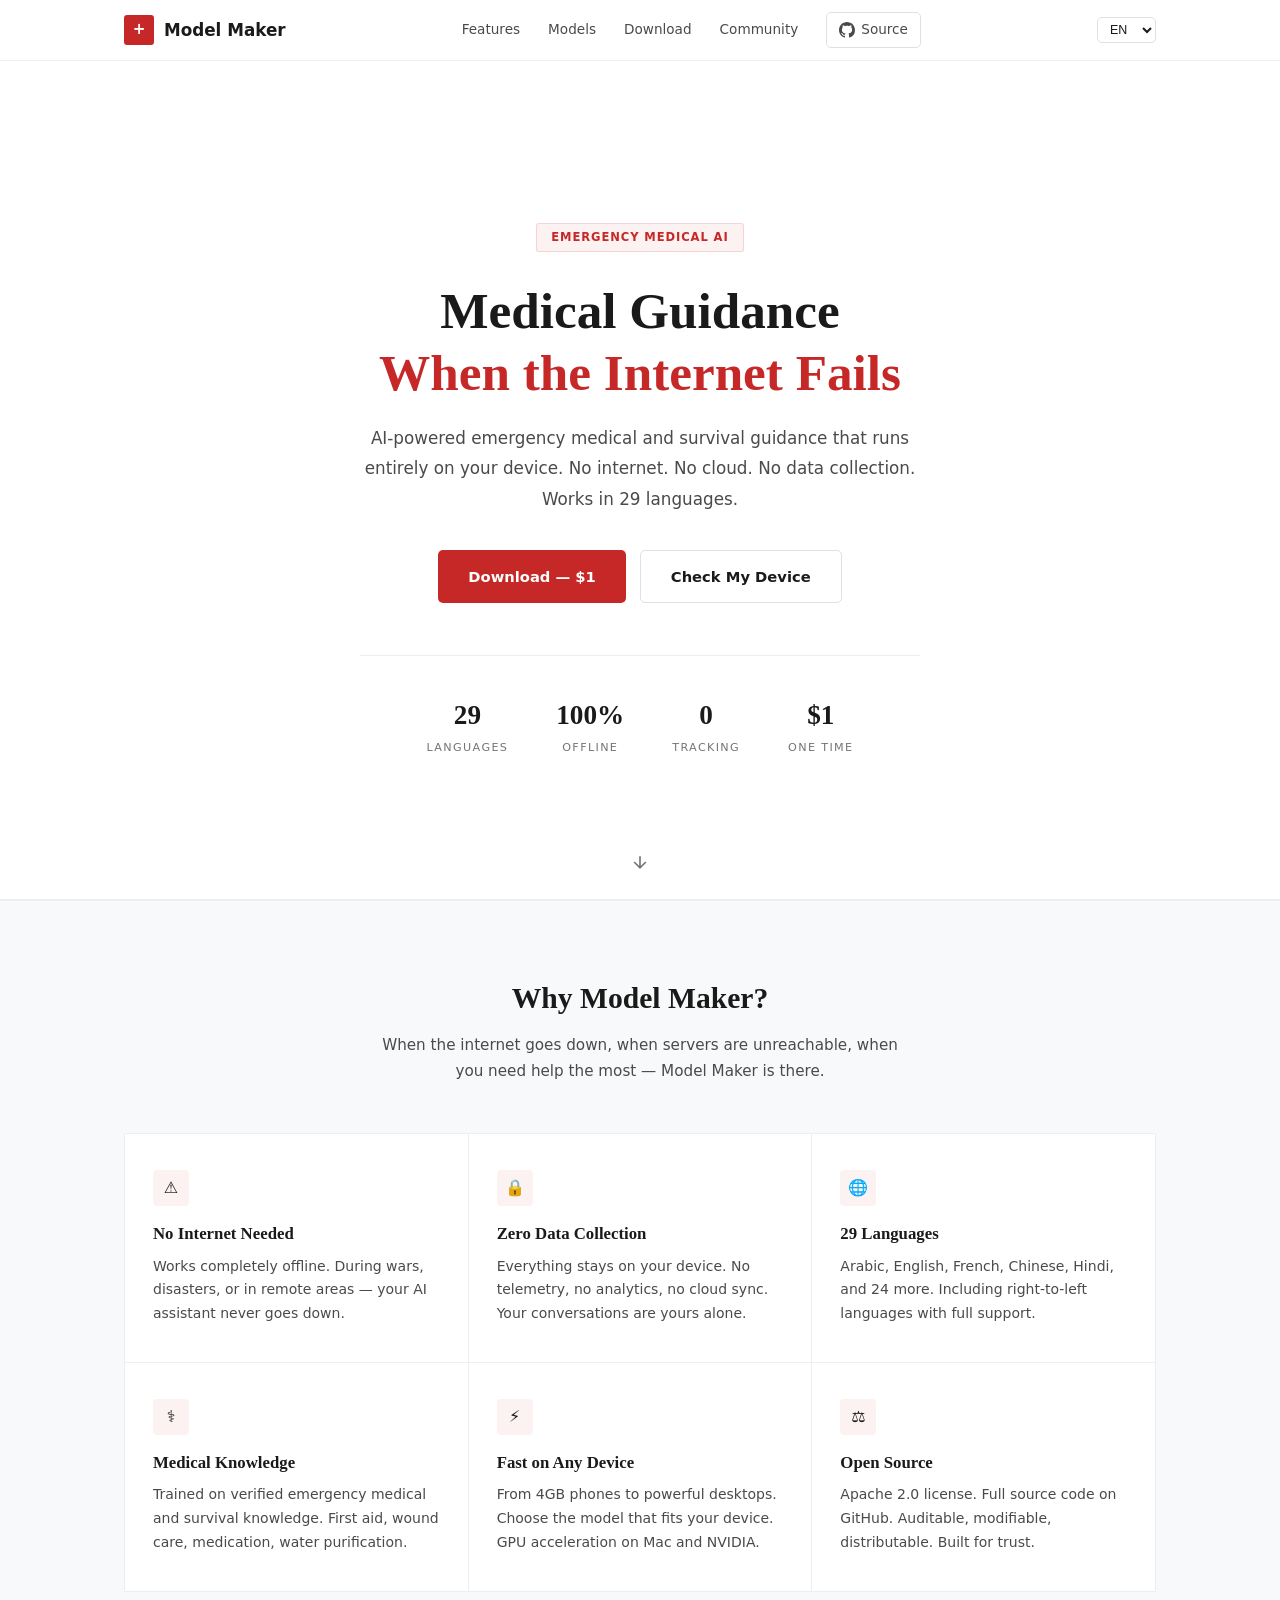
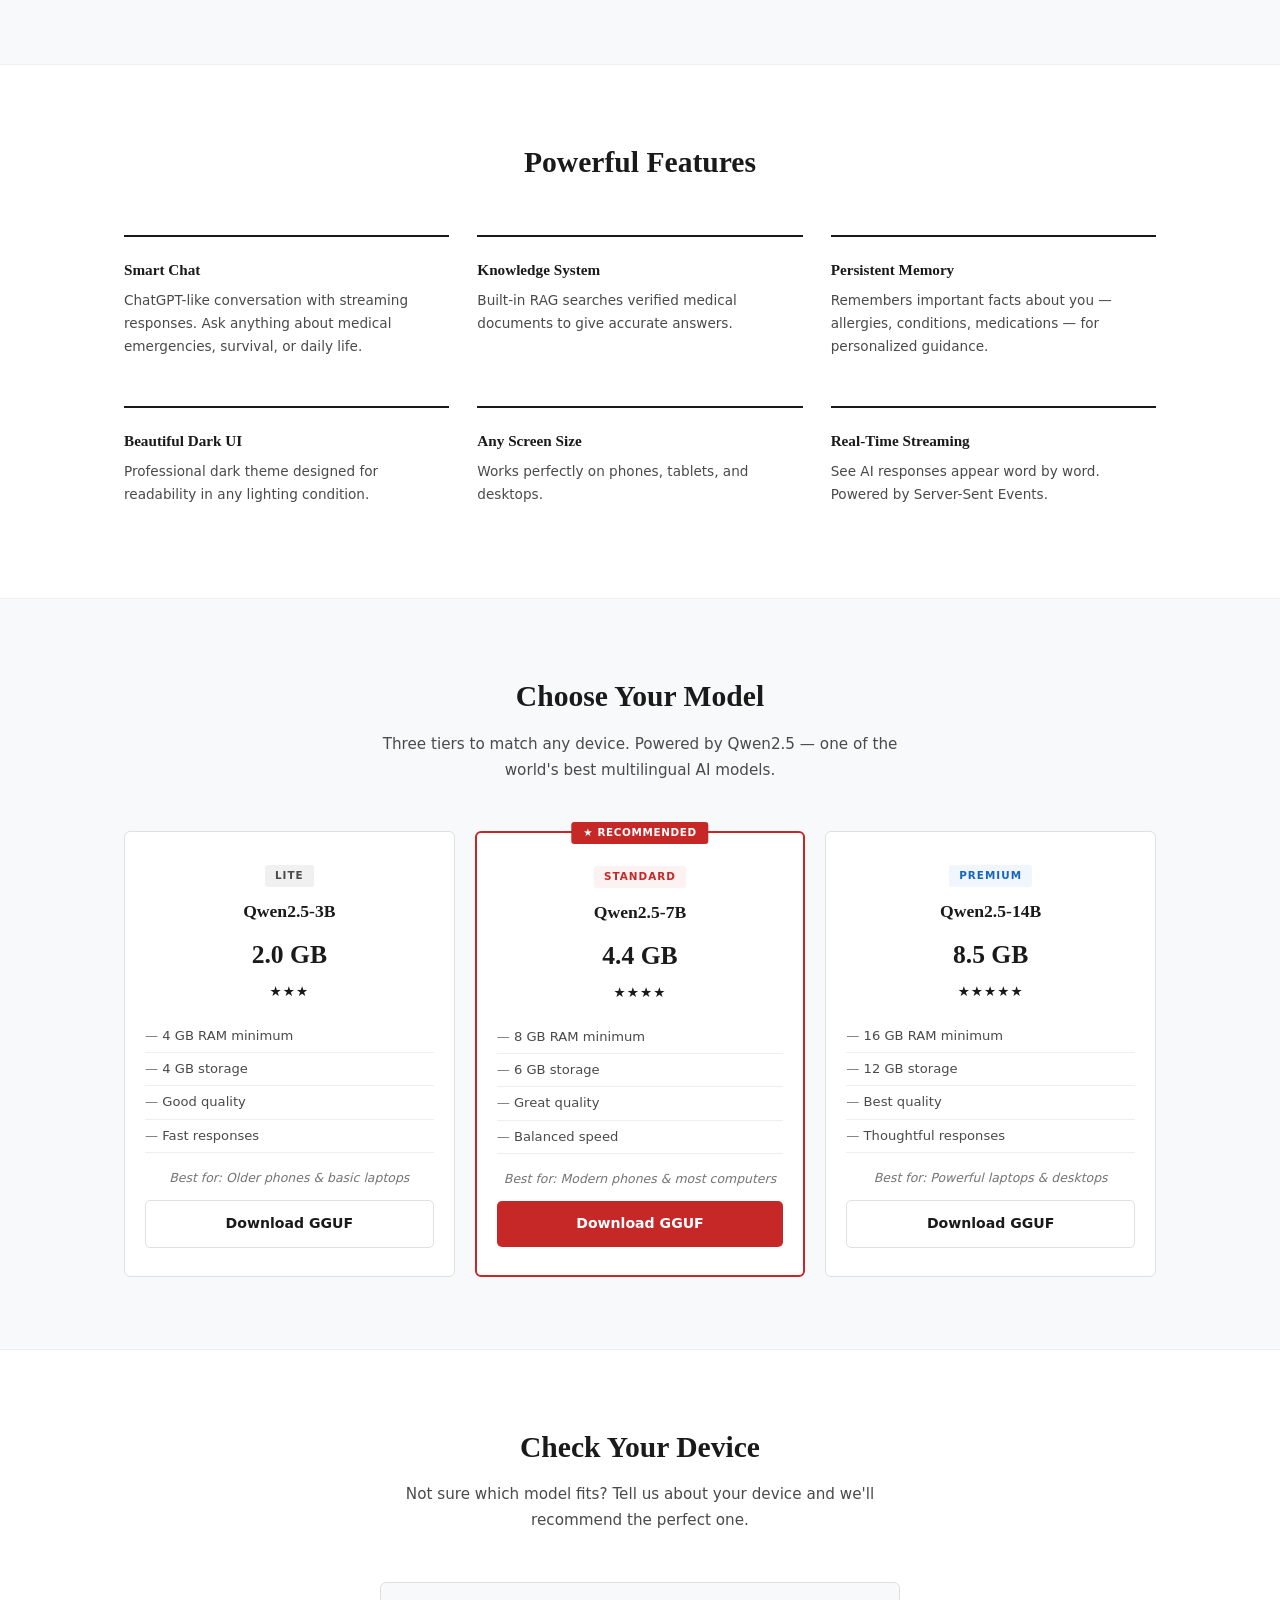
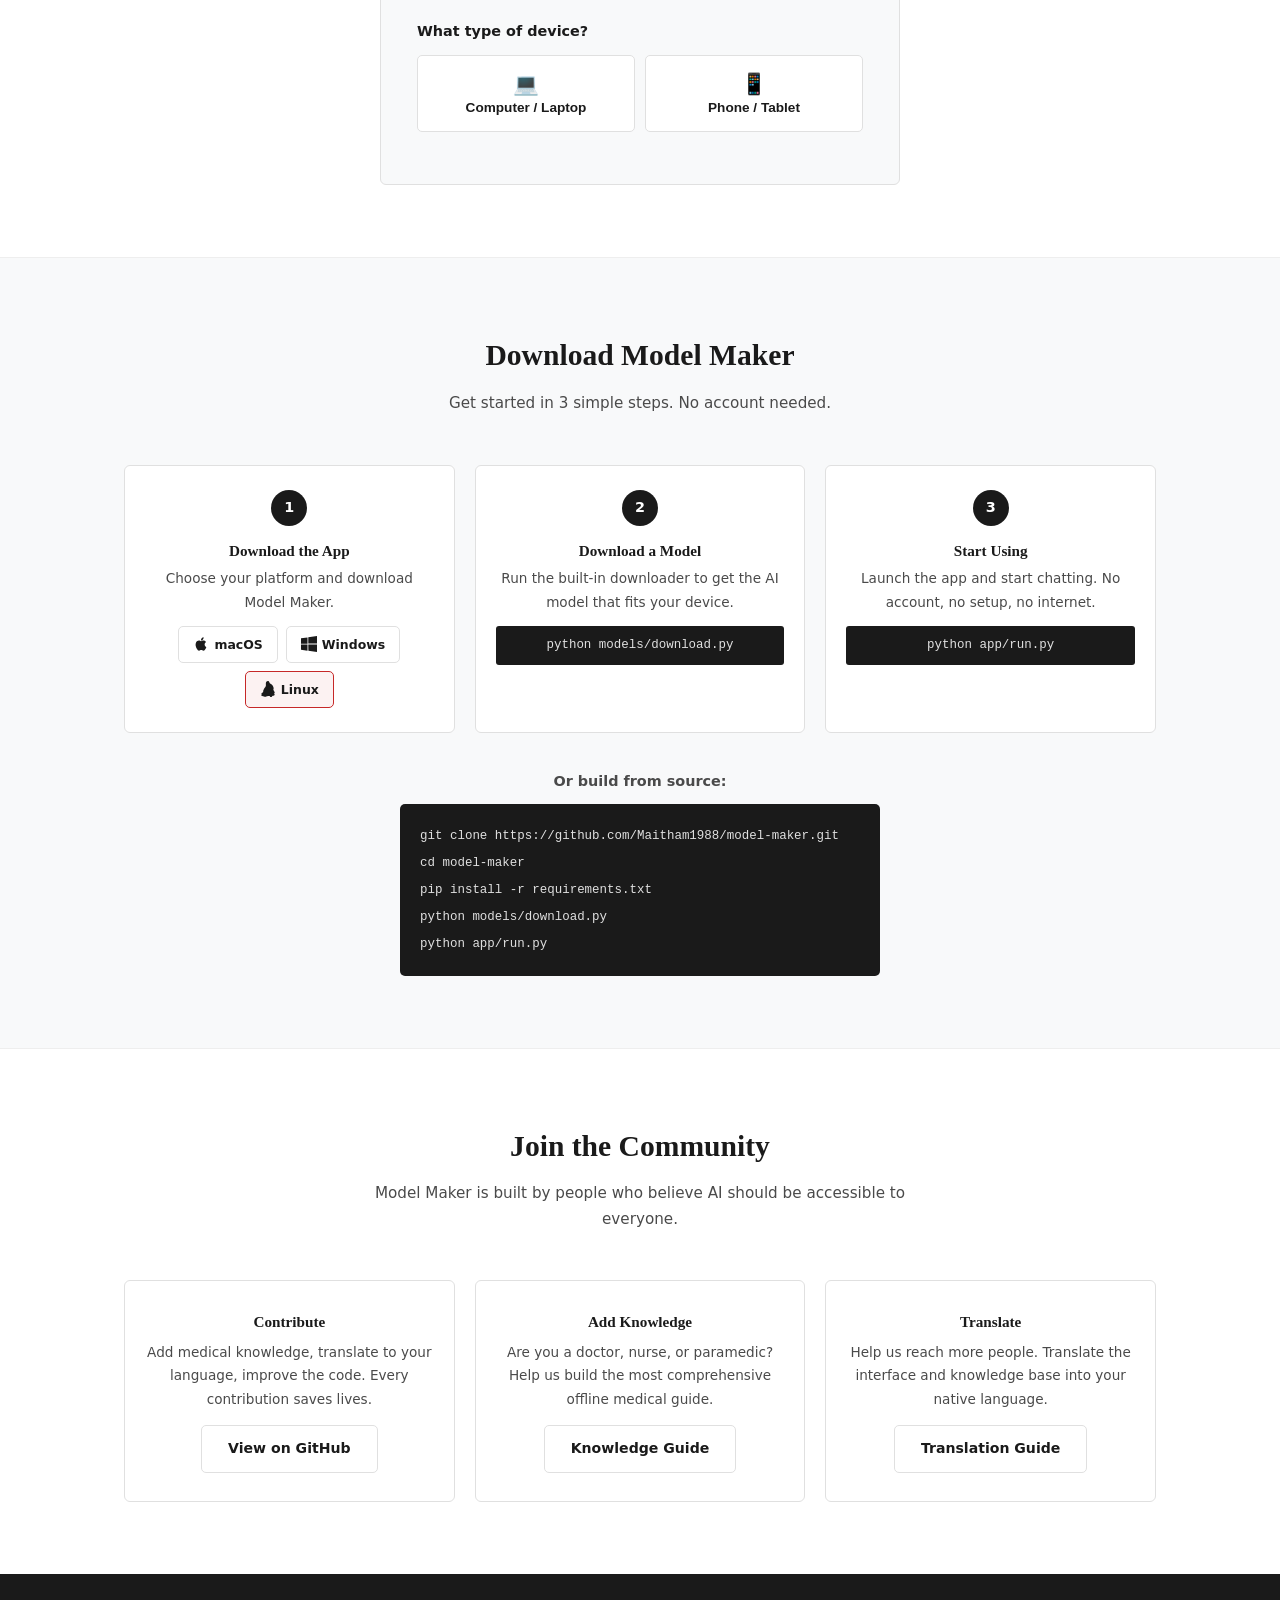
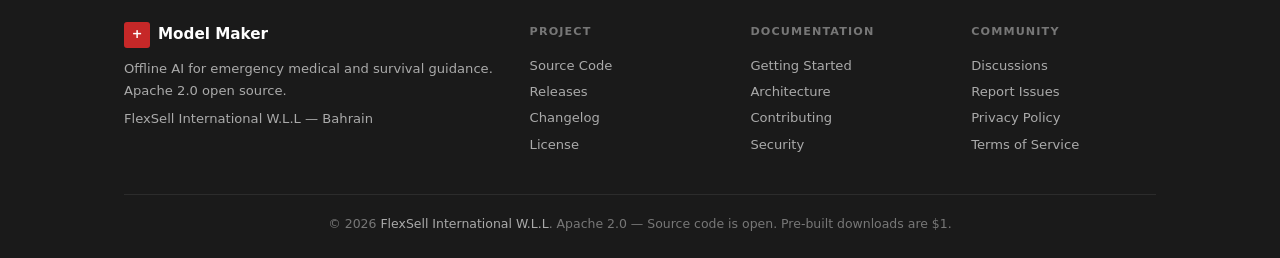
==== website/index.html @ 626e653e "v1.1.0: Security hardening, expanded devices, model links,  pricing - Security: Added security heade" ====
<!DOCTYPE html>
<html lang="en" dir="ltr">
<head>
    <meta charset="UTF-8">
    <meta name="viewport" content="width=device-width, initial-scale=1.0">
    <meta name="description" content="Model Maker — Offline AI for emergency medical guidance. Works without internet. 29 languages. Runs entirely on your device. No data collection.">
    <meta name="keywords" content="offline AI, emergency medical AI, survival AI, local LLM, no internet AI, Arabic AI, humanitarian AI">
    <meta name="author" content="FlexSell International W.L.L">
    <meta property="og:title" content="Model Maker — Emergency Medical AI, Offline">
    <meta property="og:description" content="AI medical guidance that works when the internet doesn't. 100% offline. 29 languages. $1.">
    <meta property="og:type" content="website">
    <meta property="og:image" content="assets/og-image.png">
    <meta name="twitter:card" content="summary_large_image">
    <link rel="icon" type="image/svg+xml" href="assets/favicon.svg">
    <title>Model Maker — Emergency Medical AI, Offline</title>
    <link rel="stylesheet" href="css/style.css">
</head>
<body>

<!-- ─── Navigation ─────────────────────────────────────────── -->
<nav class="navbar" id="navbar">
    <div class="nav-container">
        <a href="#" class="nav-logo">
            <span class="logo-icon">+</span>
            <span class="logo-text">Model Maker</span>
        </a>
        <div class="nav-links" id="navLinks">
            <a href="#features" data-i18n="nav_features">Features</a>
            <a href="#models" data-i18n="nav_models">Models</a>
            <a href="#download" data-i18n="nav_download">Download</a>
            <a href="#community" data-i18n="nav_community">Community</a>
            <a href="https://github.com/Maitham1988/model-maker" class="nav-github" target="_blank" rel="noopener">
                <svg width="16" height="16" viewBox="0 0 16 16" fill="currentColor"><path d="M8 0C3.58 0 0 3.58 0 8c0 3.54 2.29 6.53 5.47 7.59.4.07.55-.17.55-.38 0-.19-.01-.82-.01-1.49-2.01.37-2.53-.49-2.69-.94-.09-.23-.48-.94-.82-1.13-.28-.15-.68-.52-.01-.53.63-.01 1.08.58 1.23.82.72 1.21 1.87.87 2.33.66.07-.52.28-.87.51-1.07-1.78-.2-3.64-.89-3.64-3.95 0-.87.31-1.59.82-2.15-.08-.2-.36-1.02.08-2.12 0 0 .67-.21 2.2.82.64-.18 1.32-.27 2-.27.68 0 1.36.09 2 .27 1.53-1.04 2.2-.82 2.2-.82.44 1.1.16 1.92.08 2.12.51.56.82 1.27.82 2.15 0 3.07-1.87 3.75-3.65 3.95.29.25.54.73.54 1.48 0 1.07-.01 1.93-.01 2.2 0 .21.15.46.55.38A8.013 8.013 0 0016 8c0-4.42-3.58-8-8-8z"/></svg>
                Source
            </a>
        </div>
        <div class="nav-right">
            <select id="langSwitcher" class="lang-switcher" aria-label="Language">
                <option value="en">EN</option>
                <option value="ar">AR</option>
                <option value="fr">FR</option>
                <option value="es">ES</option>
                <option value="de">DE</option>
                <option value="zh">ZH</option>
                <option value="ja">JA</option>
                <option value="ko">KO</option>
                <option value="hi">HI</option>
                <option value="ur">UR</option>
                <option value="fa">FA</option>
                <option value="tr">TR</option>
                <option value="ru">RU</option>
                <option value="pt">PT</option>
                <option value="it">IT</option>
                <option value="nl">NL</option>
                <option value="pl">PL</option>
                <option value="uk">UK</option>
                <option value="ms">MS</option>
                <option value="id">ID</option>
                <option value="th">TH</option>
                <option value="vi">VI</option>
                <option value="bn">BN</option>
                <option value="ta">TA</option>
                <option value="sw">SW</option>
                <option value="he">HE</option>
                <option value="ku">KU</option>
                <option value="ps">PS</option>
            </select>
            <button class="nav-toggle" id="navToggle" aria-label="Menu">
                <span></span><span></span><span></span>
            </button>
        </div>
    </div>
</nav>

<!-- ─── Hero ───────────────────────────────────────────────── -->
<section class="hero" id="hero">
    <div class="hero-bg"><div class="hero-particles" id="particles"></div></div>
    <div class="container hero-content">
        <div class="hero-badge" data-i18n="hero_badge">Emergency Medical AI</div>
        <h1 class="hero-title">
            <span data-i18n="hero_title_1">Medical Guidance</span>
            <span class="hero-title-highlight" data-i18n="hero_title_2">When the Internet Fails</span>
        </h1>
        <p class="hero-subtitle" data-i18n="hero_subtitle">
            AI-powered emergency medical and survival guidance that runs entirely on your device. No internet. No cloud. No data collection. Works in 29 languages.
        </p>
        <div class="hero-cta">
            <a href="#download" class="btn btn-primary btn-lg" data-i18n="hero_cta_download">
                Download<span class="btn-price">— $1</span>
            </a>
            <a href="#checker" class="btn btn-secondary btn-lg" data-i18n="hero_cta_check">
                Check Compatibility
            </a>
        </div>
        <div class="hero-stats">
            <div class="stat">
                <span class="stat-number">29</span>
                <span class="stat-label" data-i18n="hero_stat_languages">Languages</span>
            </div>
            <div class="stat">
                <span class="stat-number">100%</span>
                <span class="stat-label" data-i18n="hero_stat_offline">Offline</span>
            </div>
            <div class="stat">
                <span class="stat-number">0</span>
                <span class="stat-label" data-i18n="hero_stat_tracking">Data Collected</span>
            </div>
            <div class="stat">
                <span class="stat-number" data-i18n="hero_stat_free_num">$1</span>
                <span class="stat-label" data-i18n="hero_stat_free">One Time</span>
            </div>
        </div>
    </div>
    <div class="hero-scroll">
        <a href="#why" aria-label="Scroll down">
            <svg width="20" height="20" viewBox="0 0 24 24" fill="none" stroke="currentColor" stroke-width="2"><path d="M12 5v14M5 12l7 7 7-7"/></svg>
        </a>
    </div>
</section>

<!-- ─── Why Section ────────────────────────────────────────── -->
<section class="section why-section" id="why">
    <div class="container">
        <div class="section-header">
            <h2 data-i18n="why_title">Why This Exists</h2>
            <p data-i18n="why_subtitle">When infrastructure collapses, people die from treatable conditions. Model Maker puts medical knowledge in their hands.</p>
        </div>
        <div class="why-grid">
            <div class="why-card">
                <div class="why-icon">&#x26A0;</div>
                <h3 data-i18n="why_nonet_title">No Internet Required</h3>
                <p data-i18n="why_nonet_desc">Runs entirely on the user's device. During wars, natural disasters, or in remote areas — the AI is always available.</p>
            </div>
            <div class="why-card">
                <div class="why-icon">&#x1F512;</div>
                <h3 data-i18n="why_privacy_title">Zero Data Collection</h3>
                <p data-i18n="why_privacy_desc">No telemetry. No analytics. No cloud sync. All conversations remain on the device. Full patient confidentiality.</p>
            </div>
            <div class="why-card">
                <div class="why-icon">&#x1F310;</div>
                <h3 data-i18n="why_lang_title">29 Languages</h3>
                <p data-i18n="why_lang_desc">Arabic, English, French, Chinese, Hindi, and 24 more. Full right-to-left support. Built for global humanitarian deployment.</p>
            </div>
            <div class="why-card">
                <div class="why-icon">&#x2695;</div>
                <h3 data-i18n="why_medical_title">Verified Medical Knowledge</h3>
                <p data-i18n="why_medical_desc">Retrieval-augmented generation (RAG) searches verified emergency medical documents. First aid, wound care, medication dosing.</p>
            </div>
            <div class="why-card">
                <div class="why-icon">&#x26A1;</div>
                <h3 data-i18n="why_fast_title">Runs on Any Hardware</h3>
                <p data-i18n="why_fast_desc">From 4 GB smartphones to powerful desktops. Three model tiers. GPU acceleration on Apple Silicon and NVIDIA.</p>
            </div>
            <div class="why-card">
                <div class="why-icon">&#x2696;</div>
                <h3 data-i18n="why_free_title">Open Source</h3>
                <p data-i18n="why_free_desc">Apache 2.0 license. Full source code on GitHub. Auditable, modifiable, distributable. Built for trust.</p>
            </div>
        </div>
    </div>
</section>

<!-- ─── Features Section ───────────────────────────────────── -->
<section class="section features-section" id="features">
    <div class="container">
        <div class="section-header">
            <h2 data-i18n="features_title">Capabilities</h2>
        </div>
        <div class="features-grid">
            <div class="feature-card">
                <div class="feature-icon"></div>
                <h3 data-i18n="feat_chat_title">Conversational Interface</h3>
                <p data-i18n="feat_chat_desc">Natural language conversation with streaming responses. Users describe symptoms and receive structured guidance.</p>
            </div>
            <div class="feature-card">
                <div class="feature-icon"></div>
                <h3 data-i18n="feat_rag_title">Knowledge Retrieval</h3>
                <p data-i18n="feat_rag_desc">RAG system with ONNX embeddings searches verified medical documents before generating responses. Reduces hallucination.</p>
            </div>
            <div class="feature-card">
                <div class="feature-icon"></div>
                <h3 data-i18n="feat_memory_title">Persistent Memory</h3>
                <p data-i18n="feat_memory_desc">Stores patient-reported allergies, conditions, and medications. Provides personalized guidance across sessions.</p>
            </div>
            <div class="feature-card">
                <div class="feature-icon"></div>
                <h3 data-i18n="feat_theme_title">Readability</h3>
                <p data-i18n="feat_theme_desc">Dark interface designed for low-light and field conditions. High contrast. Large touch targets. Screen-reader compatible.</p>
            </div>
            <div class="feature-card">
                <div class="feature-icon"></div>
                <h3 data-i18n="feat_responsive_title">Any Device</h3>
                <p data-i18n="feat_responsive_desc">Responsive interface works on phones, tablets, laptops, and desktops. No installation beyond Python.</p>
            </div>
            <div class="feature-card">
                <div class="feature-icon"></div>
                <h3 data-i18n="feat_stream_title">Real-Time Streaming</h3>
                <p data-i18n="feat_stream_desc">Server-Sent Events deliver token-by-token responses. Users see output immediately without waiting for full generation.</p>
            </div>
        </div>
    </div>
</section>

<!-- ─── Models Section ─────────────────────────────────────── -->
<section class="section models-section" id="models">
    <div class="container">
        <div class="section-header">
            <h2 data-i18n="models_title">Model Tiers</h2>
            <p data-i18n="models_subtitle">Three configurations to match available hardware. Powered by Qwen2.5 — multilingual, instruction-tuned, GGUF quantized.</p>
        </div>
        <div class="models-grid">
            <div class="model-card">
                <div class="model-tier lite"><span data-i18n="model_lite">Lite</span></div>
                <h3>Qwen2.5-3B</h3>
                <div class="model-size">2.0 GB</div>
                <div class="model-stars">&#9733;&#9733;&#9733;</div>
                <ul class="model-specs">
                    <li data-i18n="model_ram_4">4 GB RAM minimum</li>
                    <li data-i18n="model_storage_4">4 GB storage</li>
                    <li data-i18n="model_quality_good">Adequate quality</li>
                    <li data-i18n="model_speed_fast">Fast inference</li>
                </ul>
                <div class="model-best" data-i18n="model_lite_best">Older phones, basic laptops</div>
                <a href="https://huggingface.co/Qwen/Qwen2.5-3B-Instruct-GGUF/resolve/main/qwen2.5-3b-instruct-q4_k_m.gguf" class="btn btn-secondary" style="margin-top:12px;width:100%" target="_blank" rel="noopener">Download GGUF</a>
            </div>

            <div class="model-card model-card-featured">
                <div class="model-badge" data-i18n="model_recommended">Recommended</div>
                <div class="model-tier standard"><span data-i18n="model_standard">Standard</span></div>
                <h3>Qwen2.5-7B</h3>
                <div class="model-size">4.4 GB</div>
                <div class="model-stars">&#9733;&#9733;&#9733;&#9733;</div>
                <ul class="model-specs">
                    <li data-i18n="model_ram_8">8 GB RAM minimum</li>
                    <li data-i18n="model_storage_6">6 GB storage</li>
                    <li data-i18n="model_quality_great">High quality</li>
                    <li data-i18n="model_speed_balanced">Balanced speed</li>
                </ul>
                <div class="model-best" data-i18n="model_standard_best">Most modern devices</div>
                <a href="https://huggingface.co/Qwen/Qwen2.5-7B-Instruct-GGUF/resolve/main/qwen2.5-7b-instruct-q4_k_m.gguf" class="btn btn-primary" style="margin-top:12px;width:100%" target="_blank" rel="noopener">Download GGUF</a>
            </div>

            <div class="model-card">
                <div class="model-tier premium"><span data-i18n="model_premium">Premium</span></div>
                <h3>Qwen2.5-14B</h3>
                <div class="model-size">8.5 GB</div>
                <div class="model-stars">&#9733;&#9733;&#9733;&#9733;&#9733;</div>
                <ul class="model-specs">
                    <li data-i18n="model_ram_16">16 GB RAM minimum</li>
                    <li data-i18n="model_storage_12">12 GB storage</li>
                    <li data-i18n="model_quality_best">Highest accuracy</li>
                    <li data-i18n="model_speed_slower">Detailed responses</li>
                </ul>
                <div class="model-best" data-i18n="model_premium_best">Workstations, high-end laptops</div>
                <a href="https://huggingface.co/Qwen/Qwen2.5-14B-Instruct-GGUF/resolve/main/qwen2.5-14b-instruct-q4_k_m.gguf" class="btn btn-secondary" style="margin-top:12px;width:100%" target="_blank" rel="noopener">Download GGUF</a>
            </div>
        </div>
    </div>
</section>

<!-- ─── Hardware Checker ───────────────────────────────────── -->
<section class="section checker-section" id="checker">
    <div class="container">
        <div class="section-header">
            <h2 data-i18n="checker_title">Device Compatibility</h2>
            <p data-i18n="checker_subtitle">Select your device to determine the recommended model tier.</p>
        </div>
        <div class="checker-card">
            <div class="checker-form">
                <div class="checker-step" id="checkerStep1">
                    <label data-i18n="checker_device_type">Device type</label>
                    <div class="checker-options">
                        <button class="checker-option" data-type="computer" onclick="checkerSelectType('computer')">
                            <span class="option-icon">&#128187;</span>
                            <span data-i18n="checker_computer">Computer</span>
                        </button>
                        <button class="checker-option" data-type="phone" onclick="checkerSelectType('phone')">
                            <span class="option-icon">&#128241;</span>
                            <span data-i18n="checker_phone">Phone / Tablet</span>
                        </button>
                    </div>
                </div>
                <div class="checker-step hidden" id="checkerStep2">
                    <label data-i18n="checker_select_device">Select device or closest match:</label>
                    <select class="checker-select" id="checkerDevice">
                        <option value="" data-i18n="checker_choose">-- Select --</option>
                    </select>
                    <div class="checker-manual">
                        <p data-i18n="checker_dont_know">Unknown device?</p>
                        <label data-i18n="checker_how_much_ram">Available RAM:</label>
                        <select class="checker-select" id="checkerRam">
                            <option value="" data-i18n="checker_select_ram">-- RAM --</option>
                            <option value="4">4 GB</option>
                            <option value="6">6 GB</option>
                            <option value="8">8 GB</option>
                            <option value="12">12 GB</option>
                            <option value="16">16 GB</option>
                            <option value="32">32 GB+</option>
                        </select>
                    </div>
                    <button class="btn btn-primary" onclick="checkerAnalyze()" data-i18n="checker_analyze">Check</button>
                </div>
                <div class="checker-step hidden" id="checkerResult">
                    <div class="checker-result-card" id="checkerResultCard"></div>
                    <button class="btn btn-secondary" onclick="checkerReset()" data-i18n="checker_try_again">Reset</button>
                </div>
            </div>
        </div>
    </div>
</section>

<!-- ─── Download Section ───────────────────────────────────── -->
<section class="section download-section" id="download">
    <div class="container">
        <div class="section-header">
            <h2 data-i18n="download_title">Installation</h2>
            <p data-i18n="download_subtitle">Three steps. No account required. Works offline after initial download.</p>
        </div>
        <div class="download-steps">
            <div class="download-step">
                <div class="step-number">1</div>
                <h3 data-i18n="download_step1_title">Get the Application</h3>
                <p data-i18n="download_step1_desc">Download for your platform — $1, one-time payment.</p>
                <div class="platform-buttons">
                    <a href="#" class="platform-btn" data-platform="mac">
                        <svg width="16" height="16" viewBox="0 0 24 24" fill="currentColor"><path d="M18.71 19.5c-.83 1.24-1.71 2.45-3.05 2.47-1.34.03-1.77-.79-3.29-.79-1.53 0-2 .77-3.27.82-1.31.05-2.3-1.32-3.14-2.53C4.25 17 2.94 12.45 4.7 9.39c.87-1.52 2.43-2.48 4.12-2.51 1.28-.02 2.5.87 3.29.87.78 0 2.26-1.07 3.8-.91.65.03 2.47.26 3.64 1.98-.09.06-2.17 1.28-2.15 3.81.03 3.02 2.65 4.03 2.68 4.04-.03.07-.42 1.44-1.38 2.83M13 3.5c.73-.83 1.94-1.46 2.94-1.5.13 1.17-.34 2.35-1.04 3.19-.69.85-1.83 1.51-2.95 1.42-.15-1.15.41-2.35 1.05-3.11z"/></svg>
                        macOS
                    </a>
                    <a href="#" class="platform-btn" data-platform="windows">
                        <svg width="16" height="16" viewBox="0 0 24 24" fill="currentColor"><path d="M0 3.449L9.75 2.1v9.451H0m10.949-9.602L24 0v11.4H10.949M0 12.6h9.75v9.451L0 20.699M10.949 12.6H24V24l-12.9-1.801"/></svg>
                        Windows
                    </a>
                    <a href="#" class="platform-btn" data-platform="linux">
                        <svg width="16" height="16" viewBox="0 0 24 24" fill="currentColor"><path d="M12.504 0c-.155 0-.315.008-.48.021-4.226.333-3.105 4.807-3.17 6.298-.076 1.092-.3 1.953-1.05 3.02-.885 1.051-2.127 2.75-2.716 4.521-.278.832-.41 1.684-.287 2.489a.424.424 0 00-.11.135c-.26.268-.45.6-.663.839-.199.199-.485.267-.797.4-.313.136-.658.269-.864.68-.09.189-.136.394-.132.602 0 .199.027.4.055.536.058.399.116.728.04.97-.249.68-.28 1.145-.106 1.484.174.334.535.47.94.601.81.2 1.91.135 2.774.6.926.466 1.866.67 2.616.47.526-.116.97-.464 1.208-.946.587-.003 1.23-.269 2.26-.334.699-.058 1.574.267 2.577.2.025.134.063.198.114.333l.003.003c.391.778 1.113 1.368 1.884 1.368.39 0 .739-.134 1.107-.534.117-.134.2-.27.293-.4.32-.533.515-.866 1.308-1.133.423-.134.698-.2 1.066-.267.39-.06.783-.136 1.197-.49.67-.599.39-1.266.016-1.932-.132-.2-.436-.6-.282-.933.03-.066.09-.133.151-.2.234-.27.483-.533.567-.934.06-.4-.078-.73-.238-1.073-.36-.8-1.024-1.484-1.436-2.35-.174-.4-.267-.734-.267-1-.011-.4.078-.667.211-1.067.099-.2.178-.467.178-.867 0-1.934-.867-3.668-2.2-5.201-1.063-1.2-2.3-2.073-3.307-2.2C13.087.032 12.7 0 12.504 0"/></svg>
                        Linux
                    </a>
                </div>
            </div>
            <div class="download-step">
                <div class="step-number">2</div>
                <h3 data-i18n="download_step2_title">Download AI Model</h3>
                <p data-i18n="download_step2_desc">The built-in downloader detects your hardware and recommends the right model.</p>
                <code class="download-cmd">python models/download.py</code>
            </div>
            <div class="download-step">
                <div class="step-number">3</div>
                <h3 data-i18n="download_step3_title">Launch</h3>
                <p data-i18n="download_step3_desc">Opens in your browser. No account needed. Works offline from this point forward.</p>
                <code class="download-cmd">python app/run.py</code>
            </div>
        </div>

        <div class="download-source">
            <h3 data-i18n="download_source_title">Build from source (Apache 2.0):</h3>
            <pre class="download-source-code"><code>git clone https://github.com/Maitham1988/model-maker.git
cd model-maker
pip install -r requirements.txt
python models/download.py
python app/run.py</code></pre>
        </div>
    </div>
</section>

<!-- ─── Community Section ──────────────────────────────────── -->
<section class="section community-section" id="community">
    <div class="container">
        <div class="section-header">
            <h2 data-i18n="community_title">Contribute</h2>
            <p data-i18n="community_subtitle">Model Maker is open source. Medical professionals, developers, and translators are welcome.</p>
        </div>
        <div class="community-grid">
            <div class="community-card">
                <div class="community-icon"></div>
                <h3 data-i18n="community_contribute_title">Development</h3>
                <p data-i18n="community_contribute_desc">Report issues, submit pull requests, review code. The full codebase is on GitHub under Apache 2.0.</p>
                <a href="https://github.com/Maitham1988/model-maker" class="btn btn-secondary" data-i18n="community_contribute_btn">GitHub Repository</a>
            </div>
            <div class="community-card">
                <div class="community-icon"></div>
                <h3 data-i18n="community_knowledge_title">Medical Knowledge</h3>
                <p data-i18n="community_knowledge_desc">Doctors, nurses, and paramedics can contribute verified medical protocols to the knowledge base.</p>
                <a href="https://github.com/Maitham1988/model-maker/blob/main/CONTRIBUTING.md" class="btn btn-secondary" data-i18n="community_knowledge_btn">Contributing Guide</a>
            </div>
            <div class="community-card">
                <div class="community-icon"></div>
                <h3 data-i18n="community_translate_title">Translation</h3>
                <p data-i18n="community_translate_desc">Help reach more communities. Translate the interface and medical knowledge into your language.</p>
                <a href="https://github.com/Maitham1988/model-maker/blob/main/CONTRIBUTING.md#translations" class="btn btn-secondary" data-i18n="community_translate_btn">Translation Guide</a>
            </div>
        </div>
    </div>
</section>

<!-- ─── Footer ─────────────────────────────────────────────── -->
<footer class="footer">
    <div class="container">
        <div class="footer-grid">
            <div class="footer-brand">
                <div class="footer-logo">
                    <span class="logo-icon">+</span>
                    <span class="logo-text">Model Maker</span>
                </div>
                <p data-i18n="footer_desc">Offline AI for emergency medical and survival guidance. Apache 2.0 open source.</p>
                <p class="footer-org">
                    <a href="https://flexsell.com" target="_blank" rel="noopener">FlexSell International W.L.L</a>
                    &mdash; Bahrain
                </p>
            </div>
            <div class="footer-links">
                <h4 data-i18n="footer_project">Project</h4>
                <a href="https://github.com/Maitham1988/model-maker" data-i18n="footer_source">Source Code</a>
                <a href="https://github.com/Maitham1988/model-maker/releases" data-i18n="footer_releases">Releases</a>
                <a href="https://github.com/Maitham1988/model-maker/blob/main/CHANGELOG.md" data-i18n="footer_changelog">Changelog</a>
                <a href="https://github.com/Maitham1988/model-maker/blob/main/LICENSE" data-i18n="footer_license">License</a>
            </div>
            <div class="footer-links">
                <h4 data-i18n="footer_docs">Documentation</h4>
                <a href="https://github.com/Maitham1988/model-maker/blob/main/docs/getting-started.md" data-i18n="footer_getting_started">Getting Started</a>
                <a href="https://github.com/Maitham1988/model-maker/blob/main/docs/architecture.md" data-i18n="footer_architecture">Architecture</a>
                <a href="https://github.com/Maitham1988/model-maker/blob/main/CONTRIBUTING.md" data-i18n="footer_contributing">Contributing</a>
                <a href="https://github.com/Maitham1988/model-maker/blob/main/SECURITY.md" data-i18n="footer_security">Security Policy</a>
            </div>
            <div class="footer-links">
                <h4 data-i18n="footer_community">Community</h4>
                <a href="https://github.com/Maitham1988/model-maker/discussions" data-i18n="footer_discussions">Discussions</a>
                <a href="https://github.com/Maitham1988/model-maker/issues" data-i18n="footer_issues">Report Issues</a>
                <a href="privacy.html">Privacy Policy</a>
                <a href="terms.html">Terms of Service</a>
            </div>
        </div>
        <div class="footer-bottom">
            <p>&copy; 2026 <a href="https://flexsell.com" target="_blank" rel="noopener">FlexSell International W.L.L</a>. <span data-i18n="footer_rights">Apache 2.0 &mdash; Source code is open. Pre-built downloads are $1.</span></p>
        </div>
    </div>
</footer>

<script src="js/i18n.js"></script>
<script src="js/hardware-checker.js"></script>
<script src="js/main.js"></script>
</body>
</html>
---- website/css/style.css ----
/* ──────────────────────────────────────────────────────────────
   Model Maker — WHO/Red Cross Inspired Design
   White, formal, emergency-authoritative, minimal
   ────────────────────────────────────────────────────────────── */

:root {
    --white: #ffffff;
    --off-white: #f8f9fa;
    --light-gray: #f0f0f0;
    --mid-gray: #e0e0e0;
    --text-primary: #1a1a1a;
    --text-secondary: #4a4a4a;
    --text-muted: #757575;
    --emergency-red: #c62828;
    --emergency-red-dark: #b71c1c;
    --emergency-red-bg: rgba(198, 40, 40, 0.06);
    --trust-blue: #1565c0;
    --trust-blue-bg: rgba(21, 101, 192, 0.06);
    --success-green: #2e7d32;
    --border: #e0e0e0;
    --border-light: #eeeeee;
    --shadow-sm: 0 1px 3px rgba(0,0,0,0.08);
    --shadow-md: 0 4px 12px rgba(0,0,0,0.08);
    --font-body: 'Inter', -apple-system, BlinkMacSystemFont, 'Segoe UI', system-ui, sans-serif;
    --font-heading: 'Georgia', 'Times New Roman', serif;
    --font-mono: 'SF Mono', 'Fira Code', 'Consolas', monospace;
    --container-max: 1080px;
    --nav-height: 60px;
}

*, *::before, *::after { margin: 0; padding: 0; box-sizing: border-box; }
html { scroll-behavior: smooth; }

body {
    font-family: var(--font-body);
    font-size: 16px;
    line-height: 1.7;
    color: var(--text-primary);
    background: var(--white);
    -webkit-font-smoothing: antialiased;
}

[dir="rtl"] body { direction: rtl; text-align: right; }
[dir="rtl"] .nav-links { flex-direction: row-reverse; }
[dir="rtl"] .model-specs { text-align: right; }
[dir="rtl"] .download-source-code { text-align: right; direction: ltr; }

a { text-decoration: none; color: var(--emergency-red); transition: color 0.2s; }
a:hover { color: var(--text-primary); }
::selection { background: var(--emergency-red); color: white; }

.container { max-width: var(--container-max); margin: 0 auto; padding: 0 24px; }
.hidden { display: none !important; }

/* ── Navigation ────────────────────────────────────────────── */
.navbar {
    position: fixed; top: 0; left: 0; right: 0; z-index: 1000;
    background: rgba(255,255,255,0.96);
    backdrop-filter: blur(12px); -webkit-backdrop-filter: blur(12px);
    border-bottom: 1px solid var(--border-light);
}
.navbar.scrolled { box-shadow: var(--shadow-sm); }

.nav-container {
    max-width: var(--container-max); margin: 0 auto; padding: 0 24px;
    display: flex; align-items: center; justify-content: space-between;
    height: var(--nav-height);
}

.nav-logo {
    display: flex; align-items: center; gap: 10px;
    color: var(--text-primary); font-weight: 700; font-size: 1.05rem;
}

.logo-icon {
    display: inline-flex; align-items: center; justify-content: center;
    width: 30px; height: 30px; background: var(--emergency-red);
    color: white; border-radius: 3px; font-size: 0.95rem; line-height: 1;
}

.nav-links { display: flex; align-items: center; gap: 28px; }
.nav-links a { color: var(--text-secondary); font-size: 0.85rem; font-weight: 500; }
.nav-links a:hover { color: var(--text-primary); }

.nav-github {
    display: flex; align-items: center; gap: 6px;
    padding: 5px 12px; border: 1px solid var(--border);
    border-radius: 5px; font-size: 0.8rem; color: var(--text-secondary);
}
.nav-github:hover { border-color: var(--text-primary); color: var(--text-primary); }

.nav-right { display: flex; align-items: center; gap: 12px; }
.lang-switcher {
    background: var(--white); color: var(--text-primary);
    border: 1px solid var(--border); border-radius: 5px;
    padding: 4px 8px; font-size: 0.78rem; cursor: pointer; outline: none;
}

.nav-toggle {
    display: none; flex-direction: column; gap: 4px;
    background: none; border: none; cursor: pointer; padding: 4px;
}
.nav-toggle span {
    display: block; width: 20px; height: 2px;
    background: var(--text-primary); border-radius: 1px;
}

/* ── Hero ──────────────────────────────────────────────────── */
.hero {
    min-height: 100vh; display: flex; align-items: center; justify-content: center;
    padding-top: var(--nav-height); background: var(--white);
    border-bottom: 1px solid var(--border-light);
}
.hero-bg, .hero-particles { display: none; }

.hero-content {
    text-align: center; padding: 80px 0 60px;
    max-width: 680px; margin: 0 auto;
}

.hero-badge {
    display: inline-block; padding: 4px 14px;
    background: var(--emergency-red-bg);
    border: 1px solid rgba(198,40,40,0.15);
    border-radius: 3px; color: var(--emergency-red);
    font-size: 0.72rem; font-weight: 600;
    margin-bottom: 28px; letter-spacing: 0.08em; text-transform: uppercase;
}

.hero-title {
    font-family: var(--font-heading);
    font-size: clamp(2.2rem, 5vw, 3.2rem);
    font-weight: 700; line-height: 1.2;
    margin-bottom: 20px; color: var(--text-primary);
}
.hero-title span { display: block; }
.hero-title-highlight {
    color: var(--emergency-red);
    -webkit-text-fill-color: var(--emergency-red);
    background: none;
}

.hero-subtitle {
    font-size: 1.05rem; color: var(--text-secondary);
    max-width: 560px; margin: 0 auto 36px; line-height: 1.8;
}

.hero-cta {
    display: flex; gap: 14px; justify-content: center;
    flex-wrap: wrap; margin-bottom: 52px;
}

.hero-stats {
    display: flex; gap: 48px; justify-content: center;
    flex-wrap: wrap; padding-top: 36px;
    border-top: 1px solid var(--border-light);
}

.stat { display: flex; flex-direction: column; align-items: center; }
.stat-number {
    font-family: var(--font-heading);
    font-size: 1.7rem; font-weight: 700; color: var(--text-primary);
}
.stat-label {
    font-size: 0.7rem; color: var(--text-muted);
    text-transform: uppercase; letter-spacing: 0.12em; font-weight: 500;
}

.hero-scroll { position: absolute; bottom: 20px; left: 50%; transform: translateX(-50%); }
.hero-scroll a { color: var(--text-muted); }

/* ── Buttons ───────────────────────────────────────────────── */
.btn {
    display: inline-flex; align-items: center; justify-content: center; gap: 8px;
    padding: 11px 26px; border-radius: 5px; font-size: 0.88rem; font-weight: 600;
    cursor: pointer; transition: all 0.2s; border: none; white-space: nowrap;
}
.btn-primary { background: var(--emergency-red); color: white; }
.btn-primary:hover { background: var(--emergency-red-dark); color: white; box-shadow: var(--shadow-md); }
.btn-secondary { background: var(--white); color: var(--text-primary); border: 1px solid var(--border); }
.btn-secondary:hover { border-color: var(--text-primary); color: var(--text-primary); }
.btn-lg { padding: 13px 30px; font-size: 0.92rem; }
.btn-price { font-size: 0.78rem; font-weight: 400; opacity: 0.85; margin-left: 4px; }

/* ── Sections ──────────────────────────────────────────────── */
.section { padding: 72px 0; }
.section-header { text-align: center; margin-bottom: 48px; }
.section-header h2 {
    font-family: var(--font-heading);
    font-size: 1.85rem; font-weight: 700; margin-bottom: 10px; color: var(--text-primary);
    background: none; -webkit-text-fill-color: var(--text-primary);
}
.section-header p {
    font-size: 0.95rem; color: var(--text-secondary);
    max-width: 540px; margin: 0 auto;
}

/* ── Why Section ───────────────────────────────────────────── */
.why-section {
    background: var(--off-white);
    border-top: 1px solid var(--border-light);
    border-bottom: 1px solid var(--border-light);
}
.why-grid {
    display: grid; grid-template-columns: repeat(3, 1fr);
    gap: 1px; background: var(--border-light); border: 1px solid var(--border-light);
}
.why-card { background: var(--white); padding: 36px 28px; }
.why-card:hover { background: var(--off-white); }
.why-icon {
    width: 36px; height: 36px; display: flex; align-items: center; justify-content: center;
    background: var(--emergency-red-bg); border-radius: 4px;
    margin-bottom: 14px; font-size: 1rem;
}
.why-card h3 {
    font-family: var(--font-heading);
    font-size: 1.05rem; font-weight: 700; margin-bottom: 6px;
}
.why-card p { color: var(--text-secondary); font-size: 0.875rem; line-height: 1.7; }

/* ── Features ──────────────────────────────────────────────── */
.features-grid {
    display: grid; grid-template-columns: repeat(3, 1fr); gap: 28px;
}
.feature-card {
    padding: 20px 0; border-top: 2px solid var(--text-primary);
}
.feature-icon { display: none; }
.feature-card h3 {
    font-family: var(--font-heading);
    font-size: 0.95rem; font-weight: 700; margin-bottom: 6px;
}
.feature-card p { color: var(--text-secondary); font-size: 0.85rem; line-height: 1.7; }

/* ── Models ────────────────────────────────────────────────── */
.models-section {
    background: var(--off-white);
    border-top: 1px solid var(--border-light);
    border-bottom: 1px solid var(--border-light);
}
.models-grid {
    display: grid; grid-template-columns: repeat(3, 1fr); gap: 20px;
}
.model-card {
    background: var(--white); border: 1px solid var(--border);
    border-radius: 6px; padding: 28px 20px; text-align: center;
    position: relative;
}
.model-card:hover { box-shadow: var(--shadow-md); }
.model-card-featured { border-color: var(--emergency-red); border-width: 2px; }
.model-card-featured:hover { transform: none; }

.model-badge {
    position: absolute; top: -11px; left: 50%; transform: translateX(-50%);
    background: var(--emergency-red); color: white;
    padding: 2px 12px; border-radius: 3px; font-size: 0.65rem;
    font-weight: 700; text-transform: uppercase; letter-spacing: 0.06em;
}
.model-tier {
    display: inline-block; padding: 2px 10px; border-radius: 3px;
    font-size: 0.65rem; font-weight: 700; text-transform: uppercase;
    letter-spacing: 0.1em; margin-bottom: 10px;
}
.model-tier.lite { background: var(--light-gray); color: var(--text-secondary); }
.model-tier.standard { background: var(--emergency-red-bg); color: var(--emergency-red); }
.model-tier.premium { background: var(--trust-blue-bg); color: var(--trust-blue); }

.model-card h3 { font-family: var(--font-heading); font-size: 1.1rem; font-weight: 700; margin-bottom: 6px; }
.model-size { font-family: var(--font-heading); font-size: 1.6rem; font-weight: 700; margin-bottom: 4px; }
.model-stars { margin-bottom: 16px; font-size: 0.85rem; letter-spacing: 1px; }
.model-specs { list-style: none; text-align: left; margin-bottom: 14px; }
.model-specs li {
    padding: 5px 0; color: var(--text-secondary); font-size: 0.82rem;
    border-bottom: 1px solid var(--border-light);
}
.model-specs li::before { content: "— "; color: var(--text-muted); }
.model-best { color: var(--text-muted); font-size: 0.78rem; font-style: italic; }

/* ── Checker ───────────────────────────────────────────────── */
.checker-card {
    max-width: 520px; margin: 0 auto; background: var(--off-white);
    border: 1px solid var(--border); border-radius: 6px; padding: 36px;
}
.checker-step { margin-bottom: 16px; }
.checker-step label { display: block; font-size: 0.9rem; font-weight: 600; margin-bottom: 12px; }
.checker-options { display: grid; grid-template-columns: 1fr 1fr; gap: 10px; margin-bottom: 16px; }
.checker-option {
    display: flex; flex-direction: column; align-items: center; gap: 4px;
    padding: 16px; background: var(--white); border: 1px solid var(--border);
    border-radius: 5px; cursor: pointer; color: var(--text-primary);
    font-size: 0.85rem; font-weight: 600; transition: border-color 0.2s;
}
.checker-option:hover { border-color: var(--text-primary); }
.checker-option.selected { border-color: var(--emergency-red); background: var(--emergency-red-bg); }
.option-icon { font-size: 1.3rem; }
.checker-select {
    width: 100%; padding: 9px 12px; background: var(--white);
    border: 1px solid var(--border); border-radius: 5px;
    font-size: 0.85rem; cursor: pointer; outline: none; margin-bottom: 10px;
}
.checker-select:focus { border-color: var(--emergency-red); }
.checker-manual { margin-top: 16px; padding-top: 16px; border-top: 1px solid var(--border); }
.checker-manual p { color: var(--text-secondary); font-size: 0.85rem; margin-bottom: 8px; }
.checker-tip { font-size: 0.78rem; color: var(--text-muted); margin-top: 4px; }
.checker-result-card { padding: 24px; border-radius: 6px; margin-bottom: 14px; text-align: center; }
.checker-result-card.compatible { background: rgba(46,125,50,0.06); border: 1px solid var(--success-green); }
.checker-result-card.limited { background: rgba(255,160,0,0.06); border: 1px solid #ff8f00; }
.checker-result-card.incompatible { background: var(--emergency-red-bg); border: 1px solid var(--emergency-red); }
.checker-result-icon { font-size: 2rem; margin-bottom: 8px; }
.checker-result-title { font-family: var(--font-heading); font-size: 1.1rem; font-weight: 700; margin-bottom: 4px; }
.checker-result-desc { color: var(--text-secondary); font-size: 0.85rem; margin-bottom: 10px; }
.checker-result-model {
    display: inline-block; padding: 5px 16px; background: var(--white);
    border: 1px solid var(--border); border-radius: 3px;
    font-weight: 700; font-size: 0.85rem;
}

/* ── Download ──────────────────────────────────────────────── */
.download-section {
    background: var(--off-white);
    border-top: 1px solid var(--border-light);
    border-bottom: 1px solid var(--border-light);
}
.download-steps { display: grid; grid-template-columns: repeat(3, 1fr); gap: 20px; margin-bottom: 36px; }
.download-step {
    background: var(--white); border: 1px solid var(--border);
    border-radius: 6px; padding: 24px 20px; text-align: center;
}
.step-number {
    display: inline-flex; align-items: center; justify-content: center;
    width: 36px; height: 36px; border-radius: 50%;
    background: var(--text-primary); color: white;
    font-size: 0.9rem; font-weight: 700; margin-bottom: 12px;
}
.download-step h3 { font-family: var(--font-heading); font-size: 0.95rem; font-weight: 700; margin-bottom: 4px; }
.download-step p { color: var(--text-secondary); font-size: 0.85rem; margin-bottom: 12px; }
.platform-buttons { display: flex; gap: 8px; justify-content: center; flex-wrap: wrap; }
.platform-btn {
    display: flex; align-items: center; gap: 5px;
    padding: 7px 14px; background: var(--white); border: 1px solid var(--border);
    border-radius: 5px; color: var(--text-primary); font-weight: 600; font-size: 0.78rem;
}
.platform-btn:hover { border-color: var(--text-primary); color: var(--text-primary); }
.download-cmd {
    display: block; background: var(--text-primary); border-radius: 3px;
    padding: 9px 14px; color: #e0e0e0; font-family: var(--font-mono); font-size: 0.78rem;
}
.download-source { text-align: center; }
.download-source h3 { font-size: 0.9rem; font-weight: 600; margin-bottom: 10px; color: var(--text-secondary); }
.download-source-code {
    background: var(--text-primary); border-radius: 5px;
    padding: 18px 20px; text-align: left; overflow-x: auto;
    max-width: 480px; margin: 0 auto;
}
.download-source-code code {
    font-family: var(--font-mono); font-size: 0.78rem;
    color: #e0e0e0; line-height: 1.8;
}

/* ── Community ─────────────────────────────────────────────── */
.community-grid { display: grid; grid-template-columns: repeat(3, 1fr); gap: 20px; }
.community-card {
    padding: 28px 20px; border: 1px solid var(--border);
    border-radius: 6px; text-align: center;
}
.community-card:hover { box-shadow: var(--shadow-md); }
.community-icon { display: none; }
.community-card h3 { font-family: var(--font-heading); font-size: 0.95rem; font-weight: 700; margin-bottom: 6px; }
.community-card p { color: var(--text-secondary); font-size: 0.85rem; margin-bottom: 14px; line-height: 1.7; }

/* ── Footer ────────────────────────────────────────────────── */
.footer {
    background: var(--text-primary); color: var(--mid-gray);
    padding: 48px 0 24px;
}
.footer-grid {
    display: grid; grid-template-columns: 2fr 1fr 1fr 1fr;
    gap: 36px; margin-bottom: 36px;
}
.footer-logo {
    display: flex; align-items: center; gap: 8px;
    margin-bottom: 10px; font-weight: 700; font-size: 0.95rem; color: var(--white);
}
.footer .logo-icon { width: 26px; height: 26px; font-size: 0.8rem; }
.footer-brand p { color: #aaa; font-size: 0.82rem; margin-bottom: 6px; }
.footer-org { font-size: 0.78rem; color: #777; }
.footer-org a { color: #aaa; }
.footer-org a:hover { color: var(--white); }
.footer-links h4 {
    font-size: 0.7rem; font-weight: 600; text-transform: uppercase;
    letter-spacing: 0.1em; color: #777; margin-bottom: 12px;
}
.footer-links a { display: block; color: #aaa; font-size: 0.82rem; padding: 2px 0; }
.footer-links a:hover { color: var(--white); }
.footer-bottom {
    border-top: 1px solid rgba(255,255,255,0.08);
    padding-top: 18px; text-align: center;
}
.footer-bottom p { color: #777; font-size: 0.78rem; }
.footer-bottom a { color: #aaa; }
.footer-bottom a:hover { color: var(--white); }

/* ── Responsive ────────────────────────────────────────────── */
@media (max-width: 900px) {
    .footer-grid { grid-template-columns: 1fr 1fr; }
}
@media (max-width: 768px) {
    .section { padding: 48px 0; }
    .nav-links {
        display: none; position: absolute; top: var(--nav-height);
        left: 0; right: 0; background: var(--white);
        border-bottom: 1px solid var(--border);
        flex-direction: column; padding: 14px 24px; gap: 10px;
    }
    .nav-links.active { display: flex; }
    .nav-toggle { display: flex; }
    .hero-content { padding: 40px 0 36px; }
    .hero-title { font-size: 1.9rem; }
    .hero-stats { gap: 20px; }
    .stat-number { font-size: 1.3rem; }
    .section-header h2 { font-size: 1.5rem; }
    .why-grid, .features-grid, .models-grid, .community-grid, .download-steps {
        grid-template-columns: 1fr;
    }
    .model-card-featured { transform: none; }
    .checker-card { padding: 20px; }
    .checker-options { grid-template-columns: 1fr; }
    .footer-grid { grid-template-columns: 1fr; gap: 20px; }
}
@media (max-width: 480px) {
    .hero-cta { flex-direction: column; align-items: center; }
    .btn-lg { width: 100%; justify-content: center; }
    .platform-buttons { flex-direction: column; }
    .platform-btn { justify-content: center; }
}
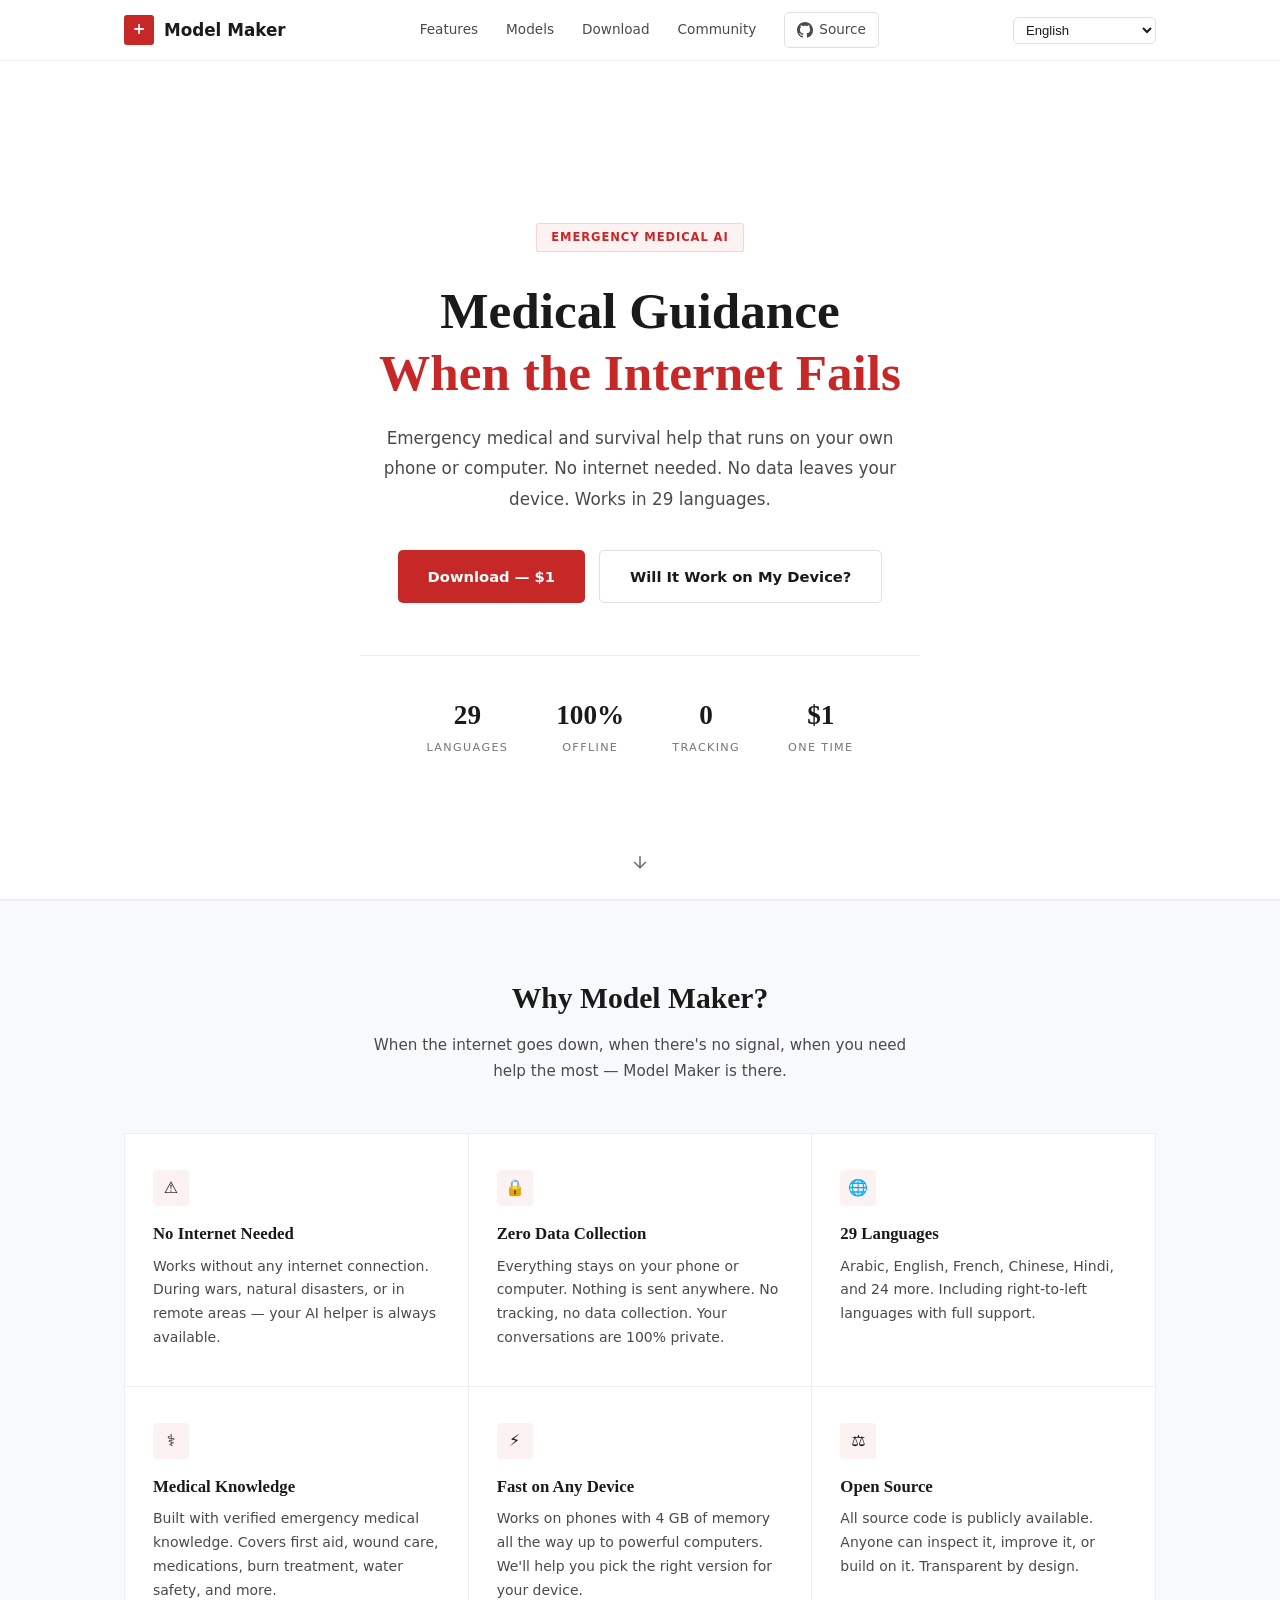
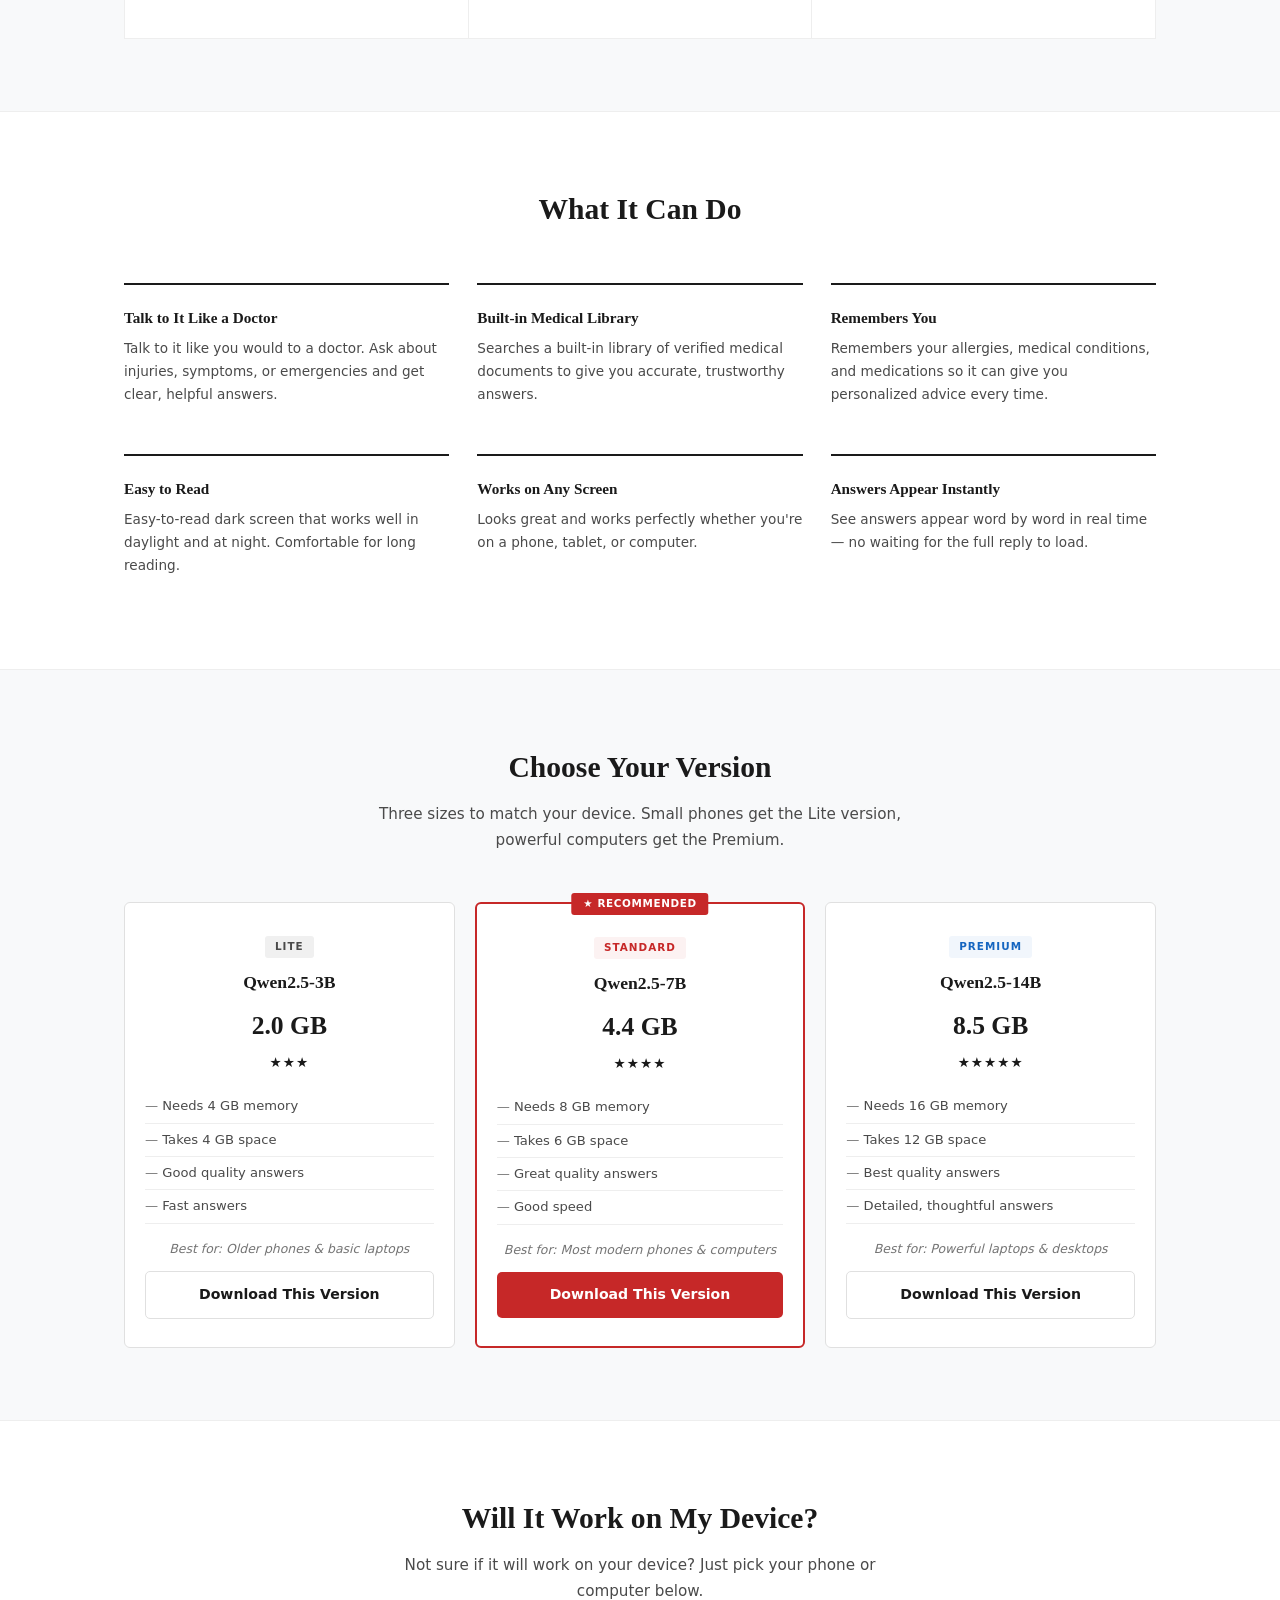
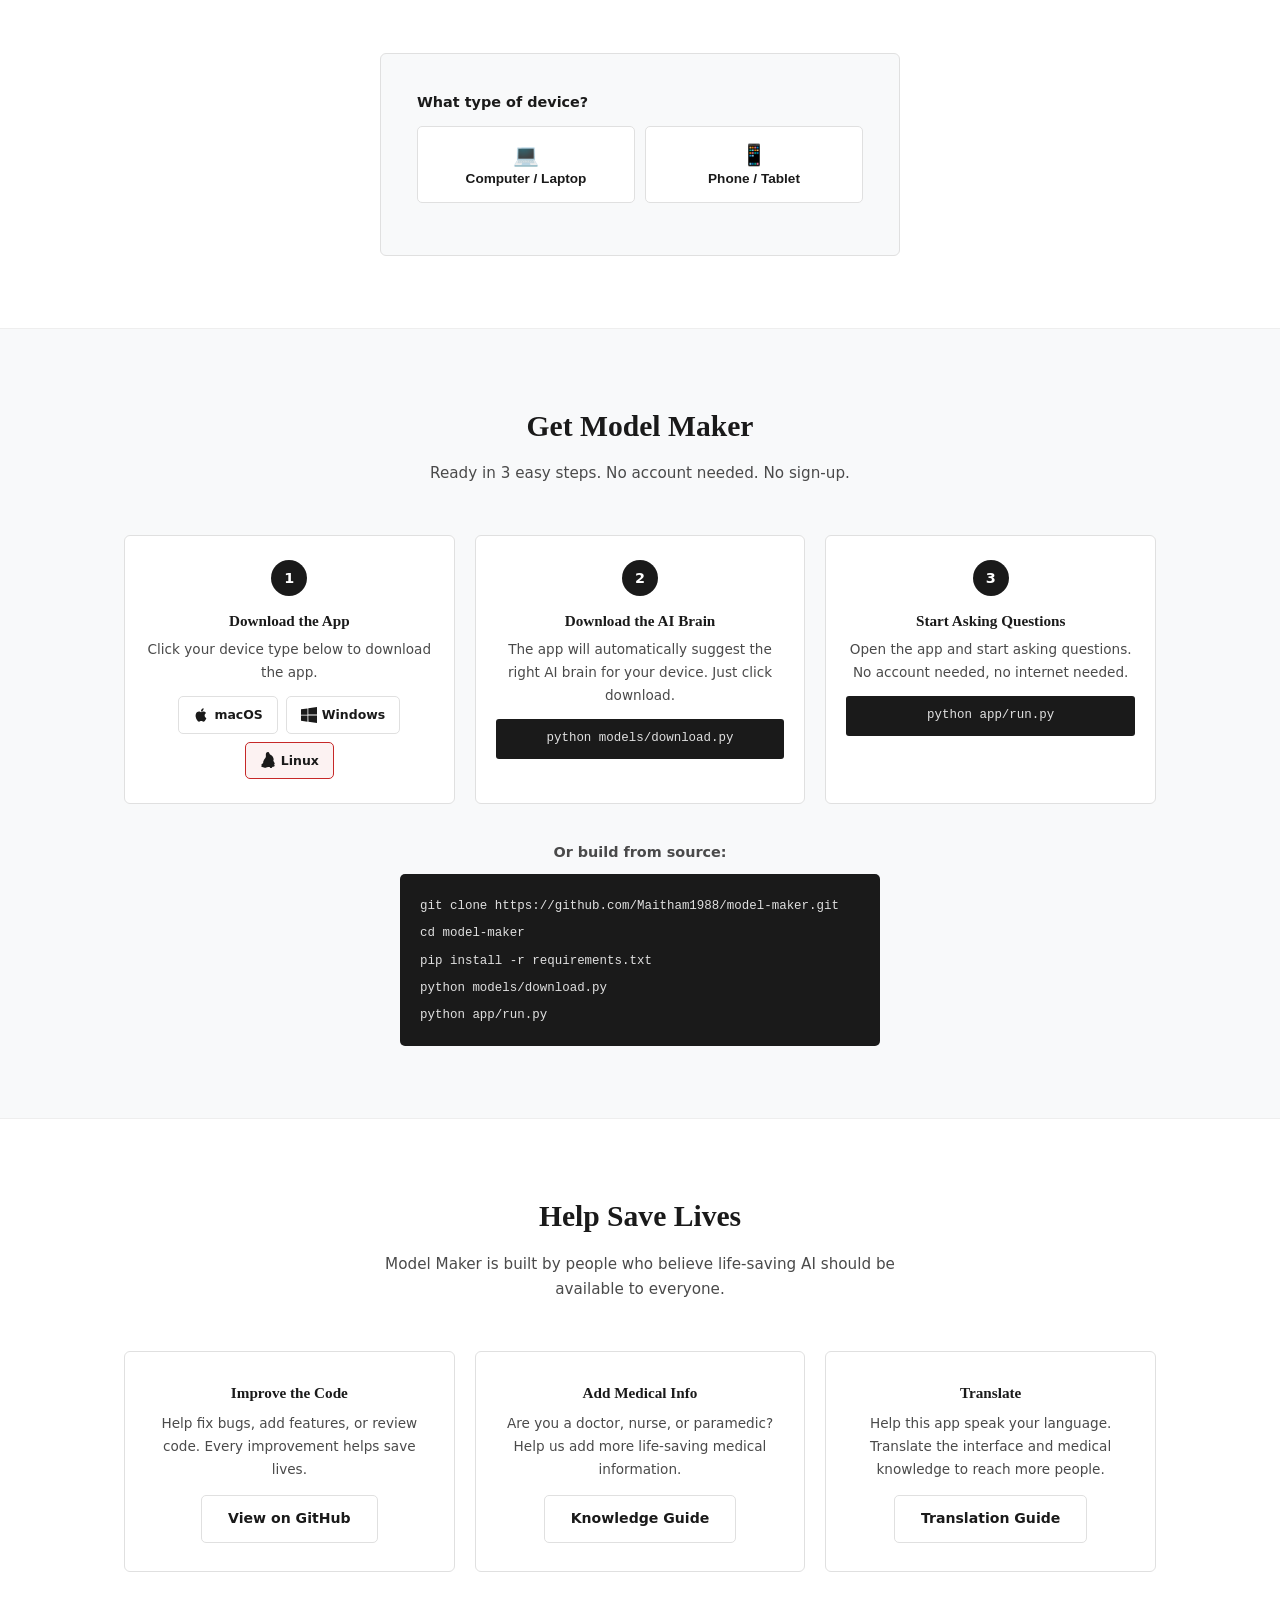
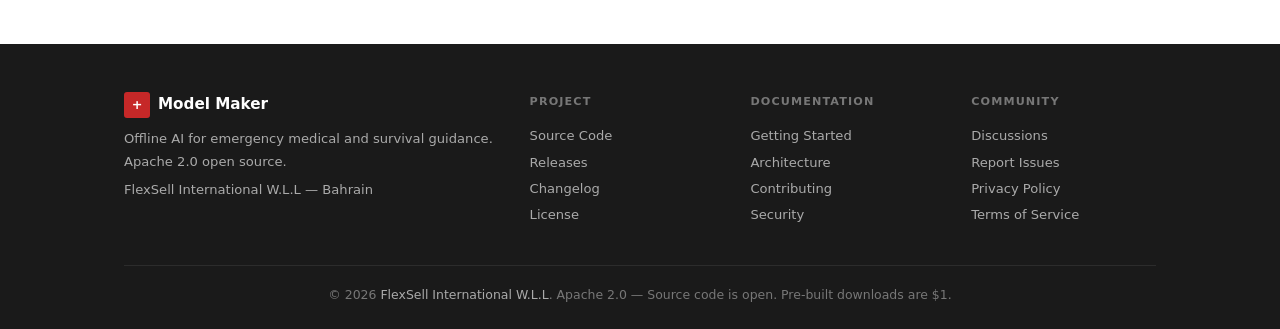
==== commit 180579f5: "Website: simplify for non-technical users, native language names - Language selector: EN/AR/FR → Eng" ====
--- a/website/index.html
+++ b/website/index.html
@@ -36,34 +36,34 @@
         </div>
         <div class="nav-right">
             <select id="langSwitcher" class="lang-switcher" aria-label="Language">
-                <option value="en">EN</option>
-                <option value="ar">AR</option>
-                <option value="fr">FR</option>
-                <option value="es">ES</option>
-                <option value="de">DE</option>
-                <option value="zh">ZH</option>
-                <option value="ja">JA</option>
-                <option value="ko">KO</option>
-                <option value="hi">HI</option>
-                <option value="ur">UR</option>
-                <option value="fa">FA</option>
-                <option value="tr">TR</option>
-                <option value="ru">RU</option>
-                <option value="pt">PT</option>
-                <option value="it">IT</option>
-                <option value="nl">NL</option>
-                <option value="pl">PL</option>
-                <option value="uk">UK</option>
-                <option value="ms">MS</option>
-                <option value="id">ID</option>
-                <option value="th">TH</option>
-                <option value="vi">VI</option>
-                <option value="bn">BN</option>
-                <option value="ta">TA</option>
-                <option value="sw">SW</option>
-                <option value="he">HE</option>
-                <option value="ku">KU</option>
-                <option value="ps">PS</option>
+                <option value="en">English</option>
+                <option value="ar">العربية</option>
+                <option value="fr">Français</option>
+                <option value="es">Español</option>
+                <option value="de">Deutsch</option>
+                <option value="zh">中文</option>
+                <option value="ja">日本語</option>
+                <option value="ko">한국어</option>
+                <option value="hi">हिन्दी</option>
+                <option value="ur">اردو</option>
+                <option value="fa">فارسی</option>
+                <option value="tr">Türkçe</option>
+                <option value="ru">Русский</option>
+                <option value="pt">Português</option>
+                <option value="it">Italiano</option>
+                <option value="nl">Nederlands</option>
+                <option value="pl">Polski</option>
+                <option value="uk">Українська</option>
+                <option value="ms">Bahasa Melayu</option>
+                <option value="id">Bahasa Indonesia</option>
+                <option value="th">ภาษาไทย</option>
+                <option value="vi">Tiếng Việt</option>
+                <option value="bn">বাংলা</option>
+                <option value="ta">தமிழ்</option>
+                <option value="sw">Kiswahili</option>
+                <option value="he">עברית</option>
+                <option value="ku">Kurdî</option>
+                <option value="ps">پښتو</option>
             </select>
             <button class="nav-toggle" id="navToggle" aria-label="Menu">
                 <span></span><span></span><span></span>
@@ -82,14 +82,14 @@
             <span class="hero-title-highlight" data-i18n="hero_title_2">When the Internet Fails</span>
         </h1>
         <p class="hero-subtitle" data-i18n="hero_subtitle">
-            AI-powered emergency medical and survival guidance that runs entirely on your device. No internet. No cloud. No data collection. Works in 29 languages.
+            Emergency medical and survival help that runs on your own phone or computer. No internet needed. No data leaves your device. Works in 29 languages.
         </p>
         <div class="hero-cta">
             <a href="#download" class="btn btn-primary btn-lg" data-i18n="hero_cta_download">
                 Download<span class="btn-price">— $1</span>
             </a>
             <a href="#checker" class="btn btn-secondary btn-lg" data-i18n="hero_cta_check">
-                Check Compatibility
+                Will It Work on My Device?
             </a>
         </div>
         <div class="hero-stats">
@@ -123,38 +123,38 @@
     <div class="container">
         <div class="section-header">
             <h2 data-i18n="why_title">Why This Exists</h2>
-            <p data-i18n="why_subtitle">When infrastructure collapses, people die from treatable conditions. Model Maker puts medical knowledge in their hands.</p>
+            <p data-i18n="why_subtitle">When the internet goes down, when there's no signal, when you need help the most — Model Maker is there.</p>
         </div>
         <div class="why-grid">
             <div class="why-card">
                 <div class="why-icon">&#x26A0;</div>
                 <h3 data-i18n="why_nonet_title">No Internet Required</h3>
-                <p data-i18n="why_nonet_desc">Runs entirely on the user's device. During wars, natural disasters, or in remote areas — the AI is always available.</p>
+                <p data-i18n="why_nonet_desc">Works without any internet connection. During wars, natural disasters, or in remote areas — your AI helper is always available.</p>
             </div>
             <div class="why-card">
                 <div class="why-icon">&#x1F512;</div>
                 <h3 data-i18n="why_privacy_title">Zero Data Collection</h3>
-                <p data-i18n="why_privacy_desc">No telemetry. No analytics. No cloud sync. All conversations remain on the device. Full patient confidentiality.</p>
+                <p data-i18n="why_privacy_desc">Everything stays on your phone or computer. Nothing is sent anywhere. No tracking, no data collection. Your conversations are 100% private.</p>
             </div>
             <div class="why-card">
                 <div class="why-icon">&#x1F310;</div>
                 <h3 data-i18n="why_lang_title">29 Languages</h3>
-                <p data-i18n="why_lang_desc">Arabic, English, French, Chinese, Hindi, and 24 more. Full right-to-left support. Built for global humanitarian deployment.</p>
+                <p data-i18n="why_lang_desc">Arabic, English, French, Chinese, Hindi, and 24 more. Works with right-to-left languages too.</p>
             </div>
             <div class="why-card">
                 <div class="why-icon">&#x2695;</div>
                 <h3 data-i18n="why_medical_title">Verified Medical Knowledge</h3>
-                <p data-i18n="why_medical_desc">Retrieval-augmented generation (RAG) searches verified emergency medical documents. First aid, wound care, medication dosing.</p>
+                <p data-i18n="why_medical_desc">Built with verified emergency medical knowledge. Covers first aid, wound care, medications, burn treatment, water safety, and more.</p>
             </div>
             <div class="why-card">
                 <div class="why-icon">&#x26A1;</div>
                 <h3 data-i18n="why_fast_title">Runs on Any Hardware</h3>
-                <p data-i18n="why_fast_desc">From 4 GB smartphones to powerful desktops. Three model tiers. GPU acceleration on Apple Silicon and NVIDIA.</p>
+                <p data-i18n="why_fast_desc">Works on phones with 4 GB of memory all the way up to powerful computers. We'll help you pick the right version for your device.</p>
             </div>
             <div class="why-card">
                 <div class="why-icon">&#x2696;</div>
                 <h3 data-i18n="why_free_title">Open Source</h3>
-                <p data-i18n="why_free_desc">Apache 2.0 license. Full source code on GitHub. Auditable, modifiable, distributable. Built for trust.</p>
+                <p data-i18n="why_free_desc">All source code is publicly available. Anyone can inspect it, improve it, or build on it. Transparent by design.</p>
             </div>
         </div>
     </div>
@@ -164,38 +164,38 @@
 <section class="section features-section" id="features">
     <div class="container">
         <div class="section-header">
-            <h2 data-i18n="features_title">Capabilities</h2>
+            <h2 data-i18n="features_title">What It Can Do</h2>
         </div>
         <div class="features-grid">
             <div class="feature-card">
                 <div class="feature-icon"></div>
-                <h3 data-i18n="feat_chat_title">Conversational Interface</h3>
-                <p data-i18n="feat_chat_desc">Natural language conversation with streaming responses. Users describe symptoms and receive structured guidance.</p>
-            </div>
-            <div class="feature-card">
-                <div class="feature-icon"></div>
-                <h3 data-i18n="feat_rag_title">Knowledge Retrieval</h3>
-                <p data-i18n="feat_rag_desc">RAG system with ONNX embeddings searches verified medical documents before generating responses. Reduces hallucination.</p>
-            </div>
-            <div class="feature-card">
-                <div class="feature-icon"></div>
-                <h3 data-i18n="feat_memory_title">Persistent Memory</h3>
-                <p data-i18n="feat_memory_desc">Stores patient-reported allergies, conditions, and medications. Provides personalized guidance across sessions.</p>
-            </div>
-            <div class="feature-card">
-                <div class="feature-icon"></div>
-                <h3 data-i18n="feat_theme_title">Readability</h3>
-                <p data-i18n="feat_theme_desc">Dark interface designed for low-light and field conditions. High contrast. Large touch targets. Screen-reader compatible.</p>
-            </div>
-            <div class="feature-card">
-                <div class="feature-icon"></div>
-                <h3 data-i18n="feat_responsive_title">Any Device</h3>
-                <p data-i18n="feat_responsive_desc">Responsive interface works on phones, tablets, laptops, and desktops. No installation beyond Python.</p>
-            </div>
-            <div class="feature-card">
-                <div class="feature-icon"></div>
-                <h3 data-i18n="feat_stream_title">Real-Time Streaming</h3>
-                <p data-i18n="feat_stream_desc">Server-Sent Events deliver token-by-token responses. Users see output immediately without waiting for full generation.</p>
+                <h3 data-i18n="feat_chat_title">Talk to It Like a Doctor</h3>
+                <p data-i18n="feat_chat_desc">Describe your symptoms or injury and get clear, helpful medical guidance in plain language.</p>
+            </div>
+            <div class="feature-card">
+                <div class="feature-icon"></div>
+                <h3 data-i18n="feat_rag_title">Built-in Medical Library</h3>
+                <p data-i18n="feat_rag_desc">Searches a built-in library of verified medical documents to give you accurate, trustworthy answers.</p>
+            </div>
+            <div class="feature-card">
+                <div class="feature-icon"></div>
+                <h3 data-i18n="feat_memory_title">Remembers You</h3>
+                <p data-i18n="feat_memory_desc">Remembers your allergies, medical conditions, and medications so it can give you personalized advice every time.</p>
+            </div>
+            <div class="feature-card">
+                <div class="feature-icon"></div>
+                <h3 data-i18n="feat_theme_title">Easy to Read</h3>
+                <p data-i18n="feat_theme_desc">Dark screen that's easy on the eyes. Works well in daylight and at night. Comfortable for long reading.</p>
+            </div>
+            <div class="feature-card">
+                <div class="feature-icon"></div>
+                <h3 data-i18n="feat_responsive_title">Works on Any Screen</h3>
+                <p data-i18n="feat_responsive_desc">Looks great and works perfectly whether you're on a phone, tablet, or computer.</p>
+            </div>
+            <div class="feature-card">
+                <div class="feature-icon"></div>
+                <h3 data-i18n="feat_stream_title">Answers Appear Instantly</h3>
+                <p data-i18n="feat_stream_desc">See answers appear word by word in real time — no waiting for the full reply to load.</p>
             </div>
         </div>
     </div>
@@ -205,8 +205,8 @@
 <section class="section models-section" id="models">
     <div class="container">
         <div class="section-header">
-            <h2 data-i18n="models_title">Model Tiers</h2>
-            <p data-i18n="models_subtitle">Three configurations to match available hardware. Powered by Qwen2.5 — multilingual, instruction-tuned, GGUF quantized.</p>
+            <h2 data-i18n="models_title">Choose Your Version</h2>
+            <p data-i18n="models_subtitle">Three sizes to match your device. Small phones get the Lite version, powerful computers get the Premium.</p>
         </div>
         <div class="models-grid">
             <div class="model-card">
@@ -215,13 +215,13 @@
                 <div class="model-size">2.0 GB</div>
                 <div class="model-stars">&#9733;&#9733;&#9733;</div>
                 <ul class="model-specs">
-                    <li data-i18n="model_ram_4">4 GB RAM minimum</li>
-                    <li data-i18n="model_storage_4">4 GB storage</li>
-                    <li data-i18n="model_quality_good">Adequate quality</li>
-                    <li data-i18n="model_speed_fast">Fast inference</li>
+                    <li data-i18n="model_ram_4">Needs 4 GB memory</li>
+                    <li data-i18n="model_storage_4">Takes 4 GB space</li>
+                    <li data-i18n="model_quality_good">Good quality answers</li>
+                    <li data-i18n="model_speed_fast">Fast answers</li>
                 </ul>
-                <div class="model-best" data-i18n="model_lite_best">Older phones, basic laptops</div>
-                <a href="https://huggingface.co/Qwen/Qwen2.5-3B-Instruct-GGUF/resolve/main/qwen2.5-3b-instruct-q4_k_m.gguf" class="btn btn-secondary" style="margin-top:12px;width:100%" target="_blank" rel="noopener">Download GGUF</a>
+                <div class="model-best" data-i18n="model_lite_best">Best for: Older phones &amp; basic laptops</div>
+                <a href="https://huggingface.co/Qwen/Qwen2.5-3B-Instruct-GGUF/resolve/main/qwen2.5-3b-instruct-q4_k_m.gguf" class="btn btn-secondary" style="margin-top:12px;width:100%" target="_blank" rel="noopener">Download This Version</a>
             </div>
 
             <div class="model-card model-card-featured">
@@ -231,13 +231,13 @@
                 <div class="model-size">4.4 GB</div>
                 <div class="model-stars">&#9733;&#9733;&#9733;&#9733;</div>
                 <ul class="model-specs">
-                    <li data-i18n="model_ram_8">8 GB RAM minimum</li>
-                    <li data-i18n="model_storage_6">6 GB storage</li>
-                    <li data-i18n="model_quality_great">High quality</li>
-                    <li data-i18n="model_speed_balanced">Balanced speed</li>
+                    <li data-i18n="model_ram_8">Needs 8 GB memory</li>
+                    <li data-i18n="model_storage_6">Takes 6 GB space</li>
+                    <li data-i18n="model_quality_great">Great quality answers</li>
+                    <li data-i18n="model_speed_balanced">Good speed</li>
                 </ul>
-                <div class="model-best" data-i18n="model_standard_best">Most modern devices</div>
-                <a href="https://huggingface.co/Qwen/Qwen2.5-7B-Instruct-GGUF/resolve/main/qwen2.5-7b-instruct-q4_k_m.gguf" class="btn btn-primary" style="margin-top:12px;width:100%" target="_blank" rel="noopener">Download GGUF</a>
+                <div class="model-best" data-i18n="model_standard_best">Best for: Most modern phones &amp; computers</div>
+                <a href="https://huggingface.co/Qwen/Qwen2.5-7B-Instruct-GGUF/resolve/main/qwen2.5-7b-instruct-q4_k_m.gguf" class="btn btn-primary" style="margin-top:12px;width:100%" target="_blank" rel="noopener">Download This Version</a>
             </div>
 
             <div class="model-card">
@@ -246,13 +246,13 @@
                 <div class="model-size">8.5 GB</div>
                 <div class="model-stars">&#9733;&#9733;&#9733;&#9733;&#9733;</div>
                 <ul class="model-specs">
-                    <li data-i18n="model_ram_16">16 GB RAM minimum</li>
-                    <li data-i18n="model_storage_12">12 GB storage</li>
-                    <li data-i18n="model_quality_best">Highest accuracy</li>
-                    <li data-i18n="model_speed_slower">Detailed responses</li>
+                    <li data-i18n="model_ram_16">Needs 16 GB memory</li>
+                    <li data-i18n="model_storage_12">Takes 12 GB space</li>
+                    <li data-i18n="model_quality_best">Best quality answers</li>
+                    <li data-i18n="model_speed_slower">Detailed, thoughtful answers</li>
                 </ul>
-                <div class="model-best" data-i18n="model_premium_best">Workstations, high-end laptops</div>
-                <a href="https://huggingface.co/Qwen/Qwen2.5-14B-Instruct-GGUF/resolve/main/qwen2.5-14b-instruct-q4_k_m.gguf" class="btn btn-secondary" style="margin-top:12px;width:100%" target="_blank" rel="noopener">Download GGUF</a>
+                <div class="model-best" data-i18n="model_premium_best">Best for: Powerful laptops &amp; desktops</div>
+                <a href="https://huggingface.co/Qwen/Qwen2.5-14B-Instruct-GGUF/resolve/main/qwen2.5-14b-instruct-q4_k_m.gguf" class="btn btn-secondary" style="margin-top:12px;width:100%" target="_blank" rel="noopener">Download This Version</a>
             </div>
         </div>
     </div>
@@ -262,8 +262,8 @@
 <section class="section checker-section" id="checker">
     <div class="container">
         <div class="section-header">
-            <h2 data-i18n="checker_title">Device Compatibility</h2>
-            <p data-i18n="checker_subtitle">Select your device to determine the recommended model tier.</p>
+            <h2 data-i18n="checker_title">Will It Work on My Device?</h2>
+            <p data-i18n="checker_subtitle">Not sure if it will work on your device? Just pick your phone or computer below.</p>
         </div>
         <div class="checker-card">
             <div class="checker-form">
@@ -313,14 +313,14 @@
 <section class="section download-section" id="download">
     <div class="container">
         <div class="section-header">
-            <h2 data-i18n="download_title">Installation</h2>
-            <p data-i18n="download_subtitle">Three steps. No account required. Works offline after initial download.</p>
+            <h2 data-i18n="download_title">Get Model Maker</h2>
+            <p data-i18n="download_subtitle">Ready in 3 easy steps. No account needed. No sign-up.</p>
         </div>
         <div class="download-steps">
             <div class="download-step">
                 <div class="step-number">1</div>
-                <h3 data-i18n="download_step1_title">Get the Application</h3>
-                <p data-i18n="download_step1_desc">Download for your platform — $1, one-time payment.</p>
+                <h3 data-i18n="download_step1_title">Download the App</h3>
+                <p data-i18n="download_step1_desc">Click your device type below to download the app.</p>
                 <div class="platform-buttons">
                     <a href="#" class="platform-btn" data-platform="mac">
                         <svg width="16" height="16" viewBox="0 0 24 24" fill="currentColor"><path d="M18.71 19.5c-.83 1.24-1.71 2.45-3.05 2.47-1.34.03-1.77-.79-3.29-.79-1.53 0-2 .77-3.27.82-1.31.05-2.3-1.32-3.14-2.53C4.25 17 2.94 12.45 4.7 9.39c.87-1.52 2.43-2.48 4.12-2.51 1.28-.02 2.5.87 3.29.87.78 0 2.26-1.07 3.8-.91.65.03 2.47.26 3.64 1.98-.09.06-2.17 1.28-2.15 3.81.03 3.02 2.65 4.03 2.68 4.04-.03.07-.42 1.44-1.38 2.83M13 3.5c.73-.83 1.94-1.46 2.94-1.5.13 1.17-.34 2.35-1.04 3.19-.69.85-1.83 1.51-2.95 1.42-.15-1.15.41-2.35 1.05-3.11z"/></svg>
@@ -338,14 +338,14 @@
             </div>
             <div class="download-step">
                 <div class="step-number">2</div>
-                <h3 data-i18n="download_step2_title">Download AI Model</h3>
-                <p data-i18n="download_step2_desc">The built-in downloader detects your hardware and recommends the right model.</p>
+                <h3 data-i18n="download_step2_title">Download the AI Brain</h3>
+                <p data-i18n="download_step2_desc">The app will suggest the right AI brain for your device. Just click download.</p>
                 <code class="download-cmd">python models/download.py</code>
             </div>
             <div class="download-step">
                 <div class="step-number">3</div>
-                <h3 data-i18n="download_step3_title">Launch</h3>
-                <p data-i18n="download_step3_desc">Opens in your browser. No account needed. Works offline from this point forward.</p>
+                <h3 data-i18n="download_step3_title">Start Asking Questions</h3>
+                <p data-i18n="download_step3_desc">Open the app and start asking questions. No account needed, no internet needed.</p>
                 <code class="download-cmd">python app/run.py</code>
             </div>
         </div>
@@ -365,26 +365,26 @@
 <section class="section community-section" id="community">
     <div class="container">
         <div class="section-header">
-            <h2 data-i18n="community_title">Contribute</h2>
-            <p data-i18n="community_subtitle">Model Maker is open source. Medical professionals, developers, and translators are welcome.</p>
+            <h2 data-i18n="community_title">Help Save Lives</h2>
+            <p data-i18n="community_subtitle">Model Maker is built by people who believe life-saving AI should be available to everyone.</p>
         </div>
         <div class="community-grid">
             <div class="community-card">
                 <div class="community-icon"></div>
-                <h3 data-i18n="community_contribute_title">Development</h3>
-                <p data-i18n="community_contribute_desc">Report issues, submit pull requests, review code. The full codebase is on GitHub under Apache 2.0.</p>
+                <h3 data-i18n="community_contribute_title">Improve the Code</h3>
+                <p data-i18n="community_contribute_desc">Help fix bugs, add features, or review code. Every improvement helps save lives.</p>
                 <a href="https://github.com/Maitham1988/model-maker" class="btn btn-secondary" data-i18n="community_contribute_btn">GitHub Repository</a>
             </div>
             <div class="community-card">
                 <div class="community-icon"></div>
-                <h3 data-i18n="community_knowledge_title">Medical Knowledge</h3>
-                <p data-i18n="community_knowledge_desc">Doctors, nurses, and paramedics can contribute verified medical protocols to the knowledge base.</p>
+                <h3 data-i18n="community_knowledge_title">Add Medical Info</h3>
+                <p data-i18n="community_knowledge_desc">Are you a doctor, nurse, or paramedic? Help us add more life-saving medical information.</p>
                 <a href="https://github.com/Maitham1988/model-maker/blob/main/CONTRIBUTING.md" class="btn btn-secondary" data-i18n="community_knowledge_btn">Contributing Guide</a>
             </div>
             <div class="community-card">
                 <div class="community-icon"></div>
-                <h3 data-i18n="community_translate_title">Translation</h3>
-                <p data-i18n="community_translate_desc">Help reach more communities. Translate the interface and medical knowledge into your language.</p>
+                <h3 data-i18n="community_translate_title">Translate to Your Language</h3>
+                <p data-i18n="community_translate_desc">Help this app speak your language. Translate the interface and medical knowledge to reach more people.</p>
                 <a href="https://github.com/Maitham1988/model-maker/blob/main/CONTRIBUTING.md#translations" class="btn btn-secondary" data-i18n="community_translate_btn">Translation Guide</a>
             </div>
         </div>
--- a/website/css/style.css
+++ b/website/css/style.css
@@ -93,7 +93,8 @@
 .lang-switcher {
     background: var(--white); color: var(--text-primary);
     border: 1px solid var(--border); border-radius: 5px;
-    padding: 4px 8px; font-size: 0.78rem; cursor: pointer; outline: none;
+    padding: 4px 8px; font-size: 0.82rem; cursor: pointer; outline: none;
+    min-width: 130px;
 }
 
 .nav-toggle {
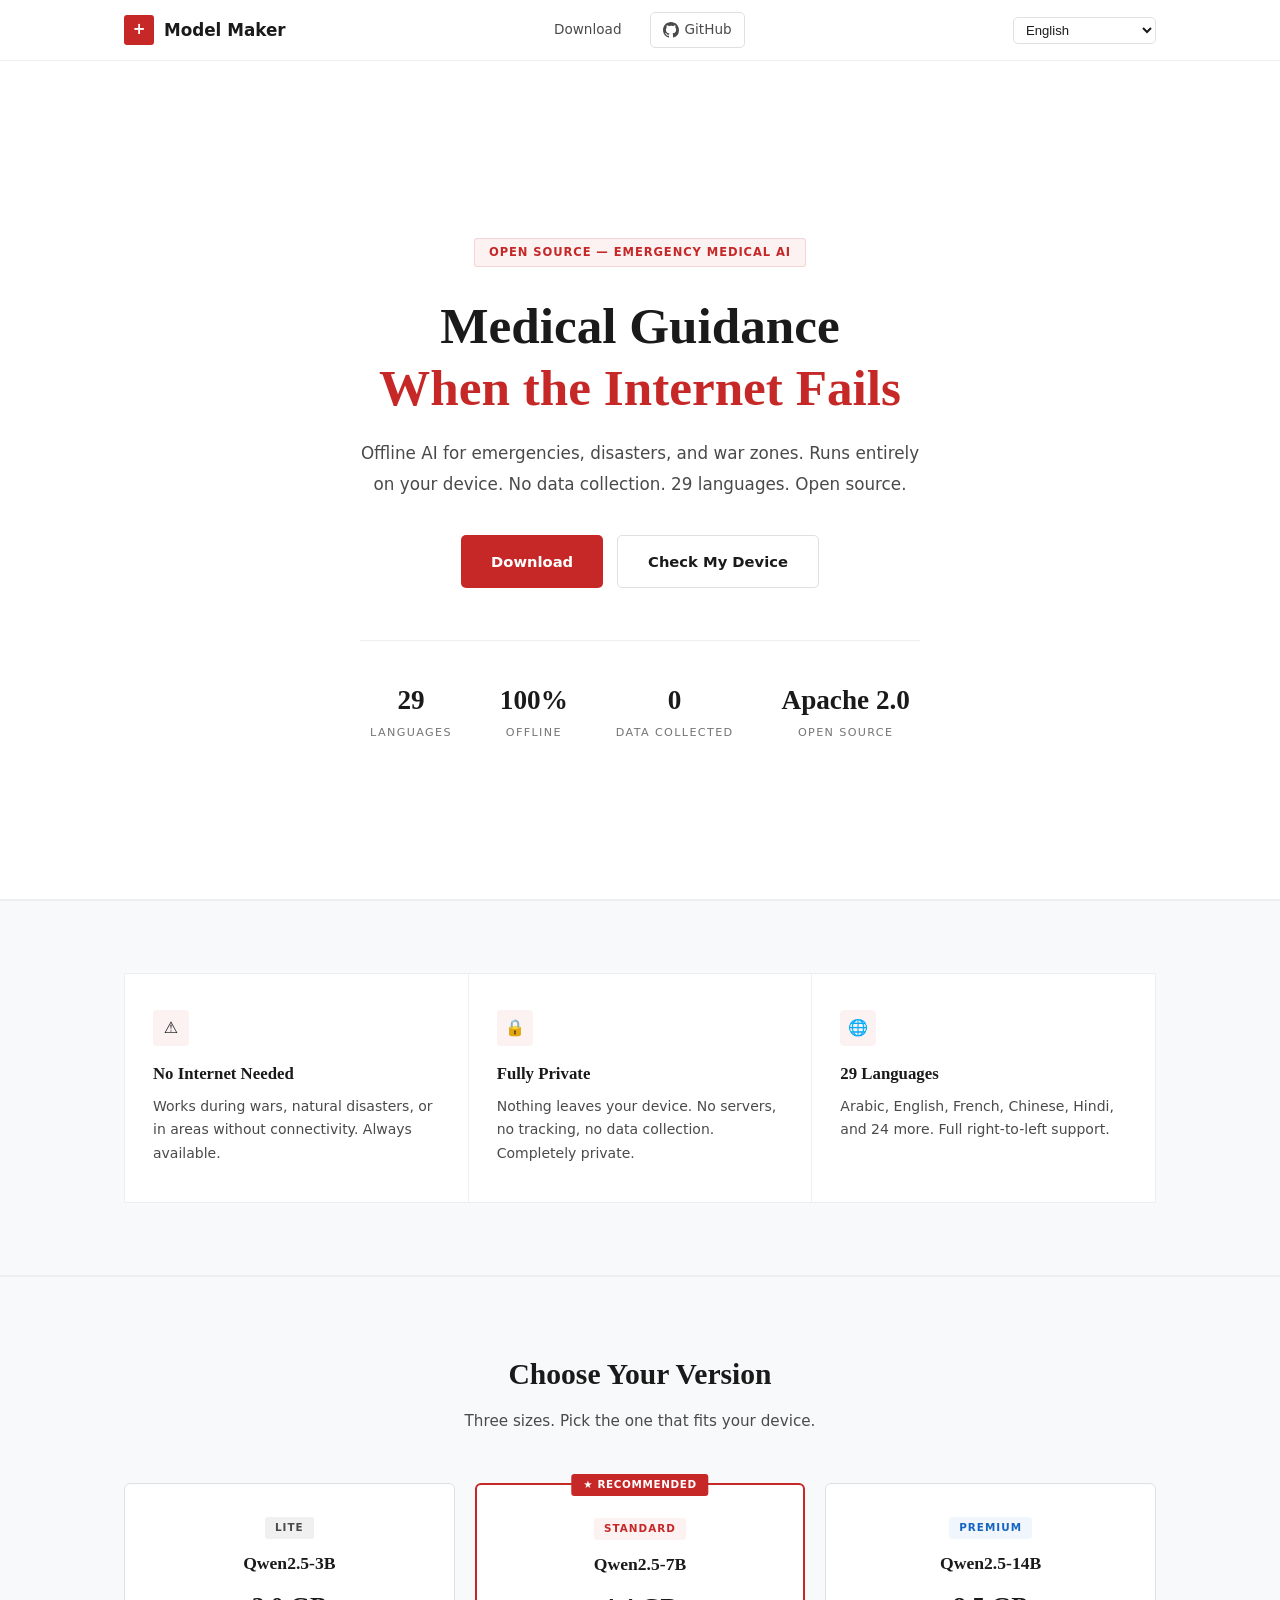
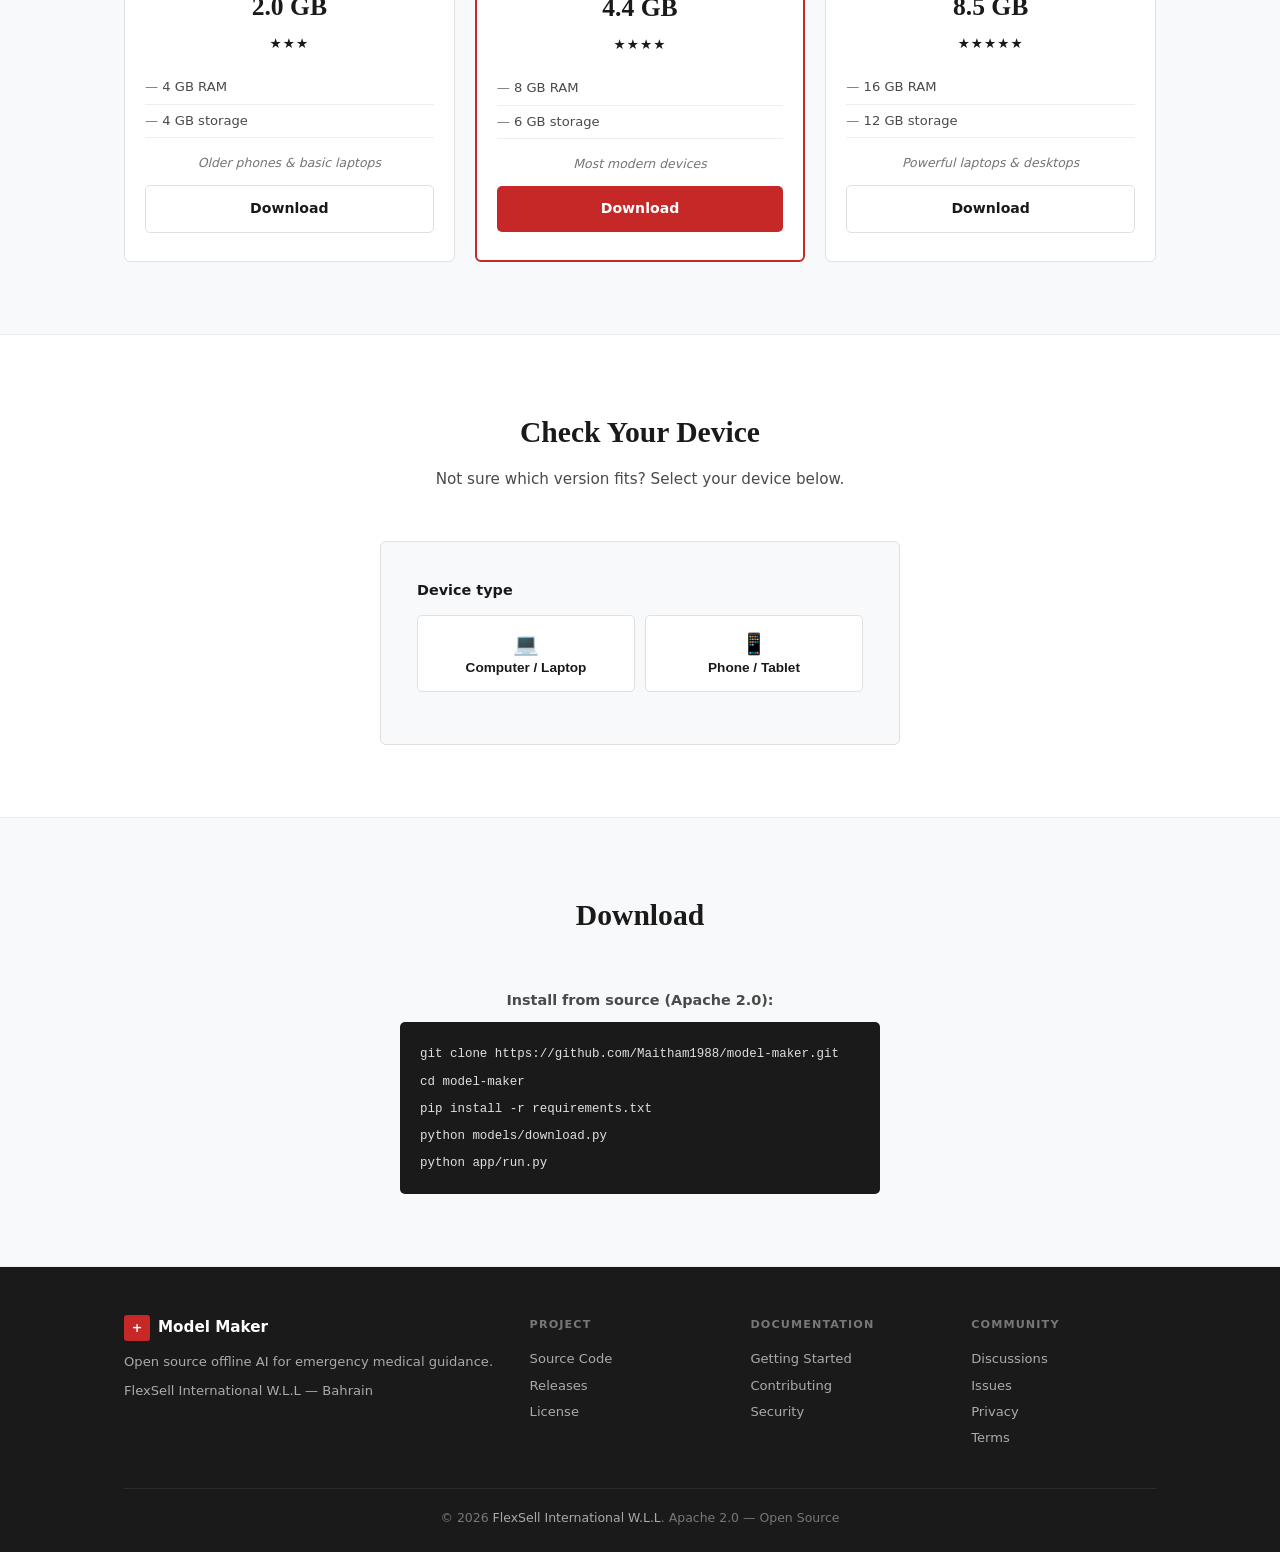
==== commit 498734c6: "Rewrite website: shorter humanitarian page, full 28-language translations, remove all pricing - Rewr" ====
--- a/website/index.html
+++ b/website/index.html
@@ -3,16 +3,14 @@
 <head>
     <meta charset="UTF-8">
     <meta name="viewport" content="width=device-width, initial-scale=1.0">
-    <meta name="description" content="Model Maker — Offline AI for emergency medical guidance. Works without internet. 29 languages. Runs entirely on your device. No data collection.">
-    <meta name="keywords" content="offline AI, emergency medical AI, survival AI, local LLM, no internet AI, Arabic AI, humanitarian AI">
+    <meta name="description" content="Model Maker — Open source offline AI for emergency medical guidance. Runs on your device. No internet. No data collection. 29 languages.">
+    <meta name="keywords" content="offline AI, emergency medical AI, survival AI, humanitarian AI, open source, war zone AI">
     <meta name="author" content="FlexSell International W.L.L">
-    <meta property="og:title" content="Model Maker — Emergency Medical AI, Offline">
-    <meta property="og:description" content="AI medical guidance that works when the internet doesn't. 100% offline. 29 languages. $1.">
+    <meta property="og:title" content="Model Maker — Offline Emergency Medical AI">
+    <meta property="og:description" content="Open source AI medical guidance that works without internet. For emergencies, disasters, and war zones. 29 languages.">
     <meta property="og:type" content="website">
-    <meta property="og:image" content="assets/og-image.png">
-    <meta name="twitter:card" content="summary_large_image">
     <link rel="icon" type="image/svg+xml" href="assets/favicon.svg">
-    <title>Model Maker — Emergency Medical AI, Offline</title>
+    <title>Model Maker — Offline Emergency Medical AI</title>
     <link rel="stylesheet" href="css/style.css">
 </head>
 <body>
@@ -25,13 +23,10 @@
             <span class="logo-text">Model Maker</span>
         </a>
         <div class="nav-links" id="navLinks">
-            <a href="#features" data-i18n="nav_features">Features</a>
-            <a href="#models" data-i18n="nav_models">Models</a>
             <a href="#download" data-i18n="nav_download">Download</a>
-            <a href="#community" data-i18n="nav_community">Community</a>
             <a href="https://github.com/Maitham1988/model-maker" class="nav-github" target="_blank" rel="noopener">
                 <svg width="16" height="16" viewBox="0 0 16 16" fill="currentColor"><path d="M8 0C3.58 0 0 3.58 0 8c0 3.54 2.29 6.53 5.47 7.59.4.07.55-.17.55-.38 0-.19-.01-.82-.01-1.49-2.01.37-2.53-.49-2.69-.94-.09-.23-.48-.94-.82-1.13-.28-.15-.68-.52-.01-.53.63-.01 1.08.58 1.23.82.72 1.21 1.87.87 2.33.66.07-.52.28-.87.51-1.07-1.78-.2-3.64-.89-3.64-3.95 0-.87.31-1.59.82-2.15-.08-.2-.36-1.02.08-2.12 0 0 .67-.21 2.2.82.64-.18 1.32-.27 2-.27.68 0 1.36.09 2 .27 1.53-1.04 2.2-.82 2.2-.82.44 1.1.16 1.92.08 2.12.51.56.82 1.27.82 2.15 0 3.07-1.87 3.75-3.65 3.95.29.25.54.73.54 1.48 0 1.07-.01 1.93-.01 2.2 0 .21.15.46.55.38A8.013 8.013 0 0016 8c0-4.42-3.58-8-8-8z"/></svg>
-                Source
+                GitHub
             </a>
         </div>
         <div class="nav-right">
@@ -74,23 +69,18 @@
 
 <!-- ─── Hero ───────────────────────────────────────────────── -->
 <section class="hero" id="hero">
-    <div class="hero-bg"><div class="hero-particles" id="particles"></div></div>
     <div class="container hero-content">
-        <div class="hero-badge" data-i18n="hero_badge">Emergency Medical AI</div>
+        <div class="hero-badge" data-i18n="hero_badge">Open Source — Emergency Medical AI</div>
         <h1 class="hero-title">
             <span data-i18n="hero_title_1">Medical Guidance</span>
             <span class="hero-title-highlight" data-i18n="hero_title_2">When the Internet Fails</span>
         </h1>
         <p class="hero-subtitle" data-i18n="hero_subtitle">
-            Emergency medical and survival help that runs on your own phone or computer. No internet needed. No data leaves your device. Works in 29 languages.
+            Offline AI for emergencies, disasters, and war zones. Runs entirely on your device. No data collection. 29 languages. Open source.
         </p>
         <div class="hero-cta">
-            <a href="#download" class="btn btn-primary btn-lg" data-i18n="hero_cta_download">
-                Download<span class="btn-price">— $1</span>
-            </a>
-            <a href="#checker" class="btn btn-secondary btn-lg" data-i18n="hero_cta_check">
-                Will It Work on My Device?
-            </a>
+            <a href="#download" class="btn btn-primary btn-lg" data-i18n="hero_cta_download">Download</a>
+            <a href="#checker" class="btn btn-secondary btn-lg" data-i18n="hero_cta_check">Check My Device</a>
         </div>
         <div class="hero-stats">
             <div class="stat">
@@ -106,107 +96,42 @@
                 <span class="stat-label" data-i18n="hero_stat_tracking">Data Collected</span>
             </div>
             <div class="stat">
-                <span class="stat-number" data-i18n="hero_stat_free_num">$1</span>
-                <span class="stat-label" data-i18n="hero_stat_free">One Time</span>
-            </div>
-        </div>
-    </div>
-    <div class="hero-scroll">
-        <a href="#why" aria-label="Scroll down">
-            <svg width="20" height="20" viewBox="0 0 24 24" fill="none" stroke="currentColor" stroke-width="2"><path d="M12 5v14M5 12l7 7 7-7"/></svg>
-        </a>
-    </div>
-</section>
-
-<!-- ─── Why Section ────────────────────────────────────────── -->
+                <span class="stat-number">Apache 2.0</span>
+                <span class="stat-label" data-i18n="hero_stat_opensource">Open Source</span>
+            </div>
+        </div>
+    </div>
+</section>
+
+<!-- ─── Key Facts ──────────────────────────────────────────── -->
 <section class="section why-section" id="why">
     <div class="container">
-        <div class="section-header">
-            <h2 data-i18n="why_title">Why This Exists</h2>
-            <p data-i18n="why_subtitle">When the internet goes down, when there's no signal, when you need help the most — Model Maker is there.</p>
-        </div>
         <div class="why-grid">
             <div class="why-card">
                 <div class="why-icon">&#x26A0;</div>
-                <h3 data-i18n="why_nonet_title">No Internet Required</h3>
-                <p data-i18n="why_nonet_desc">Works without any internet connection. During wars, natural disasters, or in remote areas — your AI helper is always available.</p>
+                <h3 data-i18n="why_nonet_title">No Internet Needed</h3>
+                <p data-i18n="why_nonet_desc">Works during wars, natural disasters, or in areas without connectivity. Always available.</p>
             </div>
             <div class="why-card">
                 <div class="why-icon">&#x1F512;</div>
-                <h3 data-i18n="why_privacy_title">Zero Data Collection</h3>
-                <p data-i18n="why_privacy_desc">Everything stays on your phone or computer. Nothing is sent anywhere. No tracking, no data collection. Your conversations are 100% private.</p>
+                <h3 data-i18n="why_privacy_title">Fully Private</h3>
+                <p data-i18n="why_privacy_desc">Nothing leaves your device. No servers, no tracking, no data collection. Completely private.</p>
             </div>
             <div class="why-card">
                 <div class="why-icon">&#x1F310;</div>
                 <h3 data-i18n="why_lang_title">29 Languages</h3>
-                <p data-i18n="why_lang_desc">Arabic, English, French, Chinese, Hindi, and 24 more. Works with right-to-left languages too.</p>
-            </div>
-            <div class="why-card">
-                <div class="why-icon">&#x2695;</div>
-                <h3 data-i18n="why_medical_title">Verified Medical Knowledge</h3>
-                <p data-i18n="why_medical_desc">Built with verified emergency medical knowledge. Covers first aid, wound care, medications, burn treatment, water safety, and more.</p>
-            </div>
-            <div class="why-card">
-                <div class="why-icon">&#x26A1;</div>
-                <h3 data-i18n="why_fast_title">Runs on Any Hardware</h3>
-                <p data-i18n="why_fast_desc">Works on phones with 4 GB of memory all the way up to powerful computers. We'll help you pick the right version for your device.</p>
-            </div>
-            <div class="why-card">
-                <div class="why-icon">&#x2696;</div>
-                <h3 data-i18n="why_free_title">Open Source</h3>
-                <p data-i18n="why_free_desc">All source code is publicly available. Anyone can inspect it, improve it, or build on it. Transparent by design.</p>
-            </div>
-        </div>
-    </div>
-</section>
-
-<!-- ─── Features Section ───────────────────────────────────── -->
-<section class="section features-section" id="features">
-    <div class="container">
-        <div class="section-header">
-            <h2 data-i18n="features_title">What It Can Do</h2>
-        </div>
-        <div class="features-grid">
-            <div class="feature-card">
-                <div class="feature-icon"></div>
-                <h3 data-i18n="feat_chat_title">Talk to It Like a Doctor</h3>
-                <p data-i18n="feat_chat_desc">Describe your symptoms or injury and get clear, helpful medical guidance in plain language.</p>
-            </div>
-            <div class="feature-card">
-                <div class="feature-icon"></div>
-                <h3 data-i18n="feat_rag_title">Built-in Medical Library</h3>
-                <p data-i18n="feat_rag_desc">Searches a built-in library of verified medical documents to give you accurate, trustworthy answers.</p>
-            </div>
-            <div class="feature-card">
-                <div class="feature-icon"></div>
-                <h3 data-i18n="feat_memory_title">Remembers You</h3>
-                <p data-i18n="feat_memory_desc">Remembers your allergies, medical conditions, and medications so it can give you personalized advice every time.</p>
-            </div>
-            <div class="feature-card">
-                <div class="feature-icon"></div>
-                <h3 data-i18n="feat_theme_title">Easy to Read</h3>
-                <p data-i18n="feat_theme_desc">Dark screen that's easy on the eyes. Works well in daylight and at night. Comfortable for long reading.</p>
-            </div>
-            <div class="feature-card">
-                <div class="feature-icon"></div>
-                <h3 data-i18n="feat_responsive_title">Works on Any Screen</h3>
-                <p data-i18n="feat_responsive_desc">Looks great and works perfectly whether you're on a phone, tablet, or computer.</p>
-            </div>
-            <div class="feature-card">
-                <div class="feature-icon"></div>
-                <h3 data-i18n="feat_stream_title">Answers Appear Instantly</h3>
-                <p data-i18n="feat_stream_desc">See answers appear word by word in real time — no waiting for the full reply to load.</p>
-            </div>
-        </div>
-    </div>
-</section>
-
-<!-- ─── Models Section ─────────────────────────────────────── -->
+                <p data-i18n="why_lang_desc">Arabic, English, French, Chinese, Hindi, and 24 more. Full right-to-left support.</p>
+            </div>
+        </div>
+    </div>
+</section>
+
+<!-- ─── Models ─────────────────────────────────────────────── -->
 <section class="section models-section" id="models">
     <div class="container">
         <div class="section-header">
             <h2 data-i18n="models_title">Choose Your Version</h2>
-            <p data-i18n="models_subtitle">Three sizes to match your device. Small phones get the Lite version, powerful computers get the Premium.</p>
+            <p data-i18n="models_subtitle">Three sizes. Pick the one that fits your device.</p>
         </div>
         <div class="models-grid">
             <div class="model-card">
@@ -214,45 +139,28 @@
                 <h3>Qwen2.5-3B</h3>
                 <div class="model-size">2.0 GB</div>
                 <div class="model-stars">&#9733;&#9733;&#9733;</div>
-                <ul class="model-specs">
-                    <li data-i18n="model_ram_4">Needs 4 GB memory</li>
-                    <li data-i18n="model_storage_4">Takes 4 GB space</li>
-                    <li data-i18n="model_quality_good">Good quality answers</li>
-                    <li data-i18n="model_speed_fast">Fast answers</li>
-                </ul>
-                <div class="model-best" data-i18n="model_lite_best">Best for: Older phones &amp; basic laptops</div>
-                <a href="https://huggingface.co/Qwen/Qwen2.5-3B-Instruct-GGUF/resolve/main/qwen2.5-3b-instruct-q4_k_m.gguf" class="btn btn-secondary" style="margin-top:12px;width:100%" target="_blank" rel="noopener">Download This Version</a>
-            </div>
-
+                <ul class="model-specs"><li>4 GB RAM</li><li>4 GB storage</li></ul>
+                <div class="model-best" data-i18n="model_lite_best">Older phones &amp; basic laptops</div>
+                <a href="https://huggingface.co/Qwen/Qwen2.5-3B-Instruct-GGUF" class="btn btn-secondary" style="margin-top:12px;width:100%" target="_blank" rel="noopener" data-i18n="model_download">Download</a>
+            </div>
             <div class="model-card model-card-featured">
-                <div class="model-badge" data-i18n="model_recommended">Recommended</div>
+                <div class="model-badge" data-i18n="model_recommended">&#9733; Recommended</div>
                 <div class="model-tier standard"><span data-i18n="model_standard">Standard</span></div>
                 <h3>Qwen2.5-7B</h3>
                 <div class="model-size">4.4 GB</div>
                 <div class="model-stars">&#9733;&#9733;&#9733;&#9733;</div>
-                <ul class="model-specs">
-                    <li data-i18n="model_ram_8">Needs 8 GB memory</li>
-                    <li data-i18n="model_storage_6">Takes 6 GB space</li>
-                    <li data-i18n="model_quality_great">Great quality answers</li>
-                    <li data-i18n="model_speed_balanced">Good speed</li>
-                </ul>
-                <div class="model-best" data-i18n="model_standard_best">Best for: Most modern phones &amp; computers</div>
-                <a href="https://huggingface.co/Qwen/Qwen2.5-7B-Instruct-GGUF/resolve/main/qwen2.5-7b-instruct-q4_k_m.gguf" class="btn btn-primary" style="margin-top:12px;width:100%" target="_blank" rel="noopener">Download This Version</a>
-            </div>
-
+                <ul class="model-specs"><li>8 GB RAM</li><li>6 GB storage</li></ul>
+                <div class="model-best" data-i18n="model_standard_best">Most modern devices</div>
+                <a href="https://huggingface.co/Qwen/Qwen2.5-7B-Instruct-GGUF" class="btn btn-primary" style="margin-top:12px;width:100%" target="_blank" rel="noopener" data-i18n="model_download">Download</a>
+            </div>
             <div class="model-card">
                 <div class="model-tier premium"><span data-i18n="model_premium">Premium</span></div>
                 <h3>Qwen2.5-14B</h3>
                 <div class="model-size">8.5 GB</div>
                 <div class="model-stars">&#9733;&#9733;&#9733;&#9733;&#9733;</div>
-                <ul class="model-specs">
-                    <li data-i18n="model_ram_16">Needs 16 GB memory</li>
-                    <li data-i18n="model_storage_12">Takes 12 GB space</li>
-                    <li data-i18n="model_quality_best">Best quality answers</li>
-                    <li data-i18n="model_speed_slower">Detailed, thoughtful answers</li>
-                </ul>
-                <div class="model-best" data-i18n="model_premium_best">Best for: Powerful laptops &amp; desktops</div>
-                <a href="https://huggingface.co/Qwen/Qwen2.5-14B-Instruct-GGUF/resolve/main/qwen2.5-14b-instruct-q4_k_m.gguf" class="btn btn-secondary" style="margin-top:12px;width:100%" target="_blank" rel="noopener">Download This Version</a>
+                <ul class="model-specs"><li>16 GB RAM</li><li>12 GB storage</li></ul>
+                <div class="model-best" data-i18n="model_premium_best">Powerful laptops &amp; desktops</div>
+                <a href="https://huggingface.co/Qwen/Qwen2.5-14B-Instruct-GGUF" class="btn btn-secondary" style="margin-top:12px;width:100%" target="_blank" rel="noopener" data-i18n="model_download">Download</a>
             </div>
         </div>
     </div>
@@ -262,8 +170,8 @@
 <section class="section checker-section" id="checker">
     <div class="container">
         <div class="section-header">
-            <h2 data-i18n="checker_title">Will It Work on My Device?</h2>
-            <p data-i18n="checker_subtitle">Not sure if it will work on your device? Just pick your phone or computer below.</p>
+            <h2 data-i18n="checker_title">Check Your Device</h2>
+            <p data-i18n="checker_subtitle">Not sure which version fits? Select your device below.</p>
         </div>
         <div class="checker-card">
             <div class="checker-form">
@@ -272,7 +180,7 @@
                     <div class="checker-options">
                         <button class="checker-option" data-type="computer" onclick="checkerSelectType('computer')">
                             <span class="option-icon">&#128187;</span>
-                            <span data-i18n="checker_computer">Computer</span>
+                            <span data-i18n="checker_computer">Computer / Laptop</span>
                         </button>
                         <button class="checker-option" data-type="phone" onclick="checkerSelectType('phone')">
                             <span class="option-icon">&#128241;</span>
@@ -281,13 +189,13 @@
                     </div>
                 </div>
                 <div class="checker-step hidden" id="checkerStep2">
-                    <label data-i18n="checker_select_device">Select device or closest match:</label>
+                    <label data-i18n="checker_select_device">Select your device:</label>
                     <select class="checker-select" id="checkerDevice">
                         <option value="" data-i18n="checker_choose">-- Select --</option>
                     </select>
                     <div class="checker-manual">
-                        <p data-i18n="checker_dont_know">Unknown device?</p>
-                        <label data-i18n="checker_how_much_ram">Available RAM:</label>
+                        <p data-i18n="checker_dont_know">Don't know your model?</p>
+                        <label data-i18n="checker_how_much_ram">How much RAM?</label>
                         <select class="checker-select" id="checkerRam">
                             <option value="" data-i18n="checker_select_ram">-- RAM --</option>
                             <option value="4">4 GB</option>
@@ -302,56 +210,21 @@
                 </div>
                 <div class="checker-step hidden" id="checkerResult">
                     <div class="checker-result-card" id="checkerResultCard"></div>
-                    <button class="btn btn-secondary" onclick="checkerReset()" data-i18n="checker_try_again">Reset</button>
-                </div>
-            </div>
-        </div>
-    </div>
-</section>
-
-<!-- ─── Download Section ───────────────────────────────────── -->
+                    <button class="btn btn-secondary" onclick="checkerReset()" data-i18n="checker_try_again">Try Again</button>
+                </div>
+            </div>
+        </div>
+    </div>
+</section>
+
+<!-- ─── Download / Install ─────────────────────────────────── -->
 <section class="section download-section" id="download">
     <div class="container">
         <div class="section-header">
-            <h2 data-i18n="download_title">Get Model Maker</h2>
-            <p data-i18n="download_subtitle">Ready in 3 easy steps. No account needed. No sign-up.</p>
-        </div>
-        <div class="download-steps">
-            <div class="download-step">
-                <div class="step-number">1</div>
-                <h3 data-i18n="download_step1_title">Download the App</h3>
-                <p data-i18n="download_step1_desc">Click your device type below to download the app.</p>
-                <div class="platform-buttons">
-                    <a href="#" class="platform-btn" data-platform="mac">
-                        <svg width="16" height="16" viewBox="0 0 24 24" fill="currentColor"><path d="M18.71 19.5c-.83 1.24-1.71 2.45-3.05 2.47-1.34.03-1.77-.79-3.29-.79-1.53 0-2 .77-3.27.82-1.31.05-2.3-1.32-3.14-2.53C4.25 17 2.94 12.45 4.7 9.39c.87-1.52 2.43-2.48 4.12-2.51 1.28-.02 2.5.87 3.29.87.78 0 2.26-1.07 3.8-.91.65.03 2.47.26 3.64 1.98-.09.06-2.17 1.28-2.15 3.81.03 3.02 2.65 4.03 2.68 4.04-.03.07-.42 1.44-1.38 2.83M13 3.5c.73-.83 1.94-1.46 2.94-1.5.13 1.17-.34 2.35-1.04 3.19-.69.85-1.83 1.51-2.95 1.42-.15-1.15.41-2.35 1.05-3.11z"/></svg>
-                        macOS
-                    </a>
-                    <a href="#" class="platform-btn" data-platform="windows">
-                        <svg width="16" height="16" viewBox="0 0 24 24" fill="currentColor"><path d="M0 3.449L9.75 2.1v9.451H0m10.949-9.602L24 0v11.4H10.949M0 12.6h9.75v9.451L0 20.699M10.949 12.6H24V24l-12.9-1.801"/></svg>
-                        Windows
-                    </a>
-                    <a href="#" class="platform-btn" data-platform="linux">
-                        <svg width="16" height="16" viewBox="0 0 24 24" fill="currentColor"><path d="M12.504 0c-.155 0-.315.008-.48.021-4.226.333-3.105 4.807-3.17 6.298-.076 1.092-.3 1.953-1.05 3.02-.885 1.051-2.127 2.75-2.716 4.521-.278.832-.41 1.684-.287 2.489a.424.424 0 00-.11.135c-.26.268-.45.6-.663.839-.199.199-.485.267-.797.4-.313.136-.658.269-.864.68-.09.189-.136.394-.132.602 0 .199.027.4.055.536.058.399.116.728.04.97-.249.68-.28 1.145-.106 1.484.174.334.535.47.94.601.81.2 1.91.135 2.774.6.926.466 1.866.67 2.616.47.526-.116.97-.464 1.208-.946.587-.003 1.23-.269 2.26-.334.699-.058 1.574.267 2.577.2.025.134.063.198.114.333l.003.003c.391.778 1.113 1.368 1.884 1.368.39 0 .739-.134 1.107-.534.117-.134.2-.27.293-.4.32-.533.515-.866 1.308-1.133.423-.134.698-.2 1.066-.267.39-.06.783-.136 1.197-.49.67-.599.39-1.266.016-1.932-.132-.2-.436-.6-.282-.933.03-.066.09-.133.151-.2.234-.27.483-.533.567-.934.06-.4-.078-.73-.238-1.073-.36-.8-1.024-1.484-1.436-2.35-.174-.4-.267-.734-.267-1-.011-.4.078-.667.211-1.067.099-.2.178-.467.178-.867 0-1.934-.867-3.668-2.2-5.201-1.063-1.2-2.3-2.073-3.307-2.2C13.087.032 12.7 0 12.504 0"/></svg>
-                        Linux
-                    </a>
-                </div>
-            </div>
-            <div class="download-step">
-                <div class="step-number">2</div>
-                <h3 data-i18n="download_step2_title">Download the AI Brain</h3>
-                <p data-i18n="download_step2_desc">The app will suggest the right AI brain for your device. Just click download.</p>
-                <code class="download-cmd">python models/download.py</code>
-            </div>
-            <div class="download-step">
-                <div class="step-number">3</div>
-                <h3 data-i18n="download_step3_title">Start Asking Questions</h3>
-                <p data-i18n="download_step3_desc">Open the app and start asking questions. No account needed, no internet needed.</p>
-                <code class="download-cmd">python app/run.py</code>
-            </div>
-        </div>
-
+            <h2 data-i18n="download_title">Download</h2>
+        </div>
         <div class="download-source">
-            <h3 data-i18n="download_source_title">Build from source (Apache 2.0):</h3>
+            <h3 data-i18n="download_source_title">Install from source (Apache 2.0):</h3>
             <pre class="download-source-code"><code>git clone https://github.com/Maitham1988/model-maker.git
 cd model-maker
 pip install -r requirements.txt
@@ -361,36 +234,6 @@
     </div>
 </section>
 
-<!-- ─── Community Section ──────────────────────────────────── -->
-<section class="section community-section" id="community">
-    <div class="container">
-        <div class="section-header">
-            <h2 data-i18n="community_title">Help Save Lives</h2>
-            <p data-i18n="community_subtitle">Model Maker is built by people who believe life-saving AI should be available to everyone.</p>
-        </div>
-        <div class="community-grid">
-            <div class="community-card">
-                <div class="community-icon"></div>
-                <h3 data-i18n="community_contribute_title">Improve the Code</h3>
-                <p data-i18n="community_contribute_desc">Help fix bugs, add features, or review code. Every improvement helps save lives.</p>
-                <a href="https://github.com/Maitham1988/model-maker" class="btn btn-secondary" data-i18n="community_contribute_btn">GitHub Repository</a>
-            </div>
-            <div class="community-card">
-                <div class="community-icon"></div>
-                <h3 data-i18n="community_knowledge_title">Add Medical Info</h3>
-                <p data-i18n="community_knowledge_desc">Are you a doctor, nurse, or paramedic? Help us add more life-saving medical information.</p>
-                <a href="https://github.com/Maitham1988/model-maker/blob/main/CONTRIBUTING.md" class="btn btn-secondary" data-i18n="community_knowledge_btn">Contributing Guide</a>
-            </div>
-            <div class="community-card">
-                <div class="community-icon"></div>
-                <h3 data-i18n="community_translate_title">Translate to Your Language</h3>
-                <p data-i18n="community_translate_desc">Help this app speak your language. Translate the interface and medical knowledge to reach more people.</p>
-                <a href="https://github.com/Maitham1988/model-maker/blob/main/CONTRIBUTING.md#translations" class="btn btn-secondary" data-i18n="community_translate_btn">Translation Guide</a>
-            </div>
-        </div>
-    </div>
-</section>
-
 <!-- ─── Footer ─────────────────────────────────────────────── -->
 <footer class="footer">
     <div class="container">
@@ -400,7 +243,7 @@
                     <span class="logo-icon">+</span>
                     <span class="logo-text">Model Maker</span>
                 </div>
-                <p data-i18n="footer_desc">Offline AI for emergency medical and survival guidance. Apache 2.0 open source.</p>
+                <p data-i18n="footer_desc">Open source offline AI for emergency medical guidance.</p>
                 <p class="footer-org">
                     <a href="https://flexsell.com" target="_blank" rel="noopener">FlexSell International W.L.L</a>
                     &mdash; Bahrain
@@ -409,27 +252,25 @@
             <div class="footer-links">
                 <h4 data-i18n="footer_project">Project</h4>
                 <a href="https://github.com/Maitham1988/model-maker" data-i18n="footer_source">Source Code</a>
-                <a href="https://github.com/Maitham1988/model-maker/releases" data-i18n="footer_releases">Releases</a>
-                <a href="https://github.com/Maitham1988/model-maker/blob/main/CHANGELOG.md" data-i18n="footer_changelog">Changelog</a>
-                <a href="https://github.com/Maitham1988/model-maker/blob/main/LICENSE" data-i18n="footer_license">License</a>
+                <a href="https://github.com/Maitham1988/model-maker/releases">Releases</a>
+                <a href="https://github.com/Maitham1988/model-maker/blob/main/LICENSE">License</a>
             </div>
             <div class="footer-links">
                 <h4 data-i18n="footer_docs">Documentation</h4>
-                <a href="https://github.com/Maitham1988/model-maker/blob/main/docs/getting-started.md" data-i18n="footer_getting_started">Getting Started</a>
-                <a href="https://github.com/Maitham1988/model-maker/blob/main/docs/architecture.md" data-i18n="footer_architecture">Architecture</a>
-                <a href="https://github.com/Maitham1988/model-maker/blob/main/CONTRIBUTING.md" data-i18n="footer_contributing">Contributing</a>
-                <a href="https://github.com/Maitham1988/model-maker/blob/main/SECURITY.md" data-i18n="footer_security">Security Policy</a>
+                <a href="https://github.com/Maitham1988/model-maker/blob/main/docs/getting-started.md">Getting Started</a>
+                <a href="https://github.com/Maitham1988/model-maker/blob/main/CONTRIBUTING.md">Contributing</a>
+                <a href="https://github.com/Maitham1988/model-maker/blob/main/SECURITY.md">Security</a>
             </div>
             <div class="footer-links">
                 <h4 data-i18n="footer_community">Community</h4>
-                <a href="https://github.com/Maitham1988/model-maker/discussions" data-i18n="footer_discussions">Discussions</a>
-                <a href="https://github.com/Maitham1988/model-maker/issues" data-i18n="footer_issues">Report Issues</a>
-                <a href="privacy.html">Privacy Policy</a>
-                <a href="terms.html">Terms of Service</a>
+                <a href="https://github.com/Maitham1988/model-maker/discussions">Discussions</a>
+                <a href="https://github.com/Maitham1988/model-maker/issues">Issues</a>
+                <a href="privacy.html">Privacy</a>
+                <a href="terms.html">Terms</a>
             </div>
         </div>
         <div class="footer-bottom">
-            <p>&copy; 2026 <a href="https://flexsell.com" target="_blank" rel="noopener">FlexSell International W.L.L</a>. <span data-i18n="footer_rights">Apache 2.0 &mdash; Source code is open. Pre-built downloads are $1.</span></p>
+            <p>&copy; 2026 <a href="https://flexsell.com" target="_blank" rel="noopener">FlexSell International W.L.L</a>. <span data-i18n="footer_rights">Apache 2.0 &mdash; Open Source</span></p>
         </div>
     </div>
 </footer>
--- a/website/css/style.css
+++ b/website/css/style.css
@@ -181,7 +181,6 @@
 .btn-secondary { background: var(--white); color: var(--text-primary); border: 1px solid var(--border); }
 .btn-secondary:hover { border-color: var(--text-primary); color: var(--text-primary); }
 .btn-lg { padding: 13px 30px; font-size: 0.92rem; }
-.btn-price { font-size: 0.78rem; font-weight: 400; opacity: 0.85; margin-left: 4px; }
 
 /* ── Sections ──────────────────────────────────────────────── */
 .section { padding: 72px 0; }
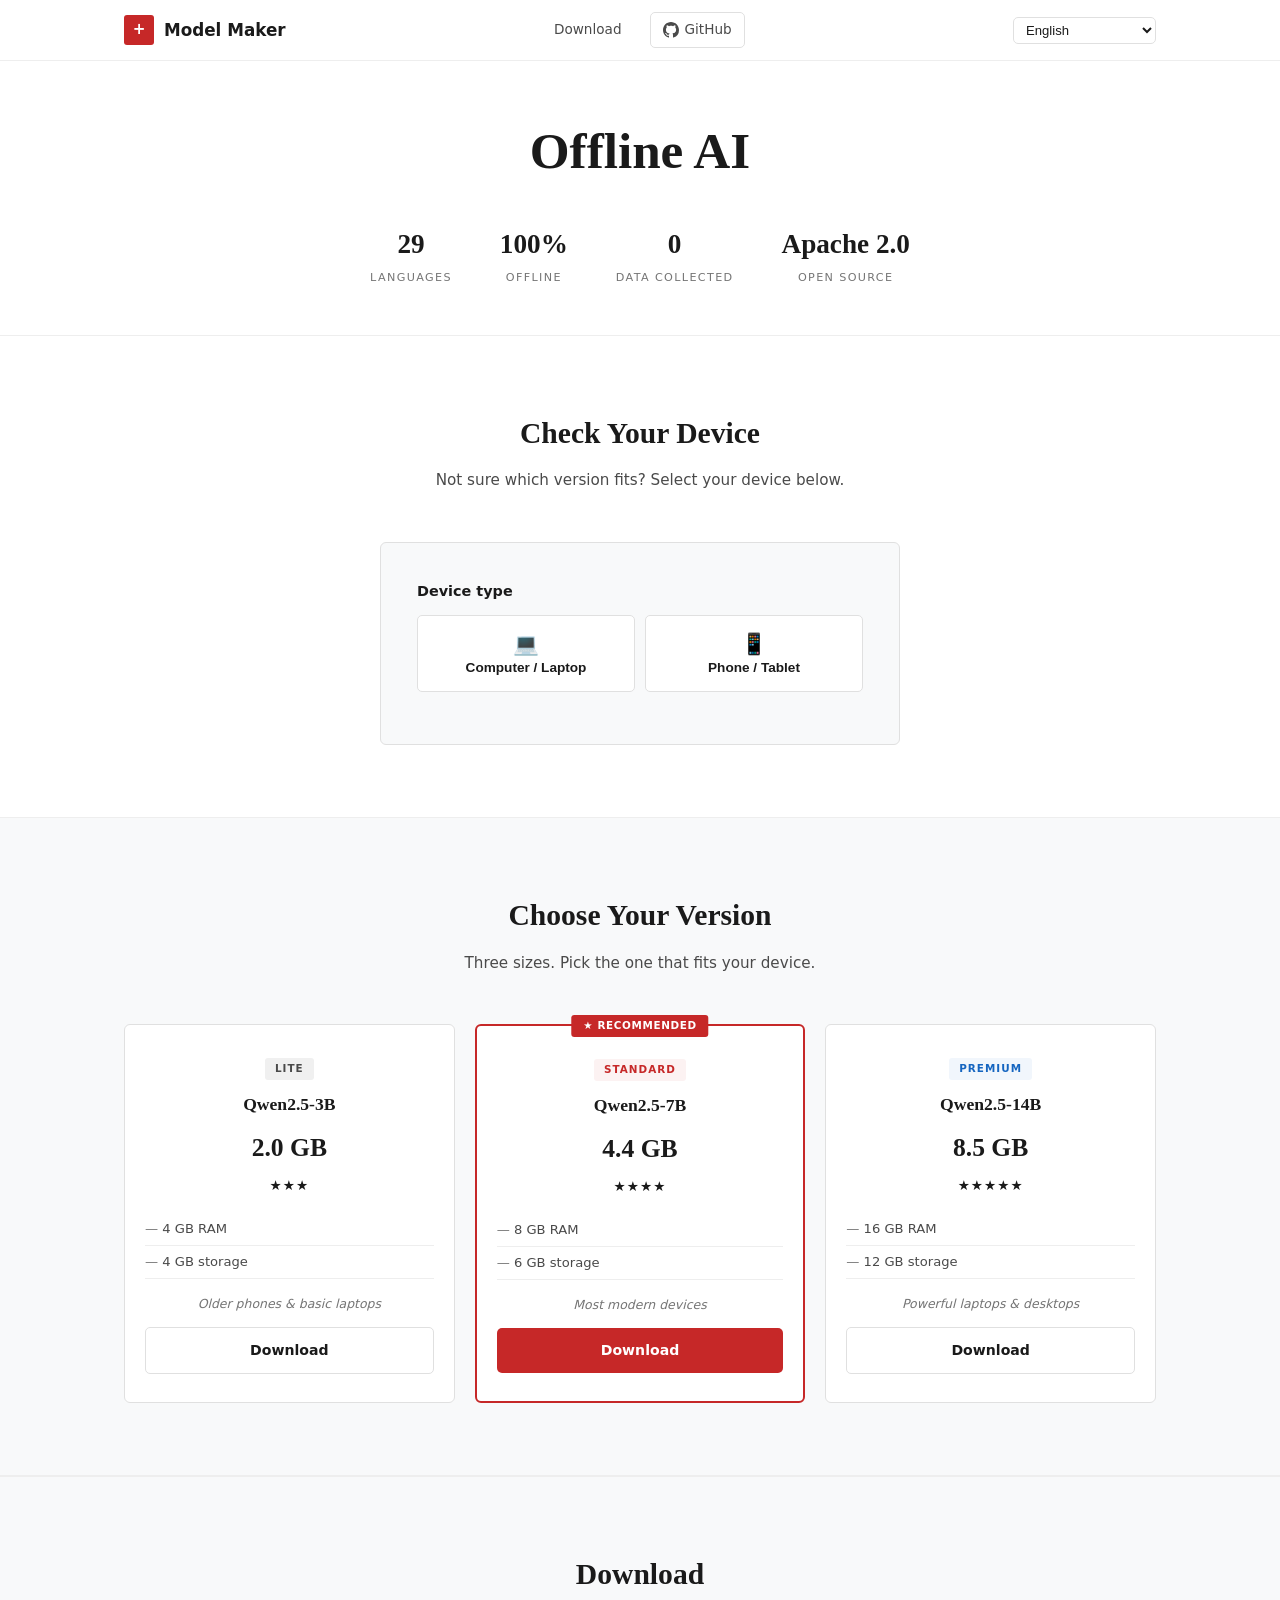
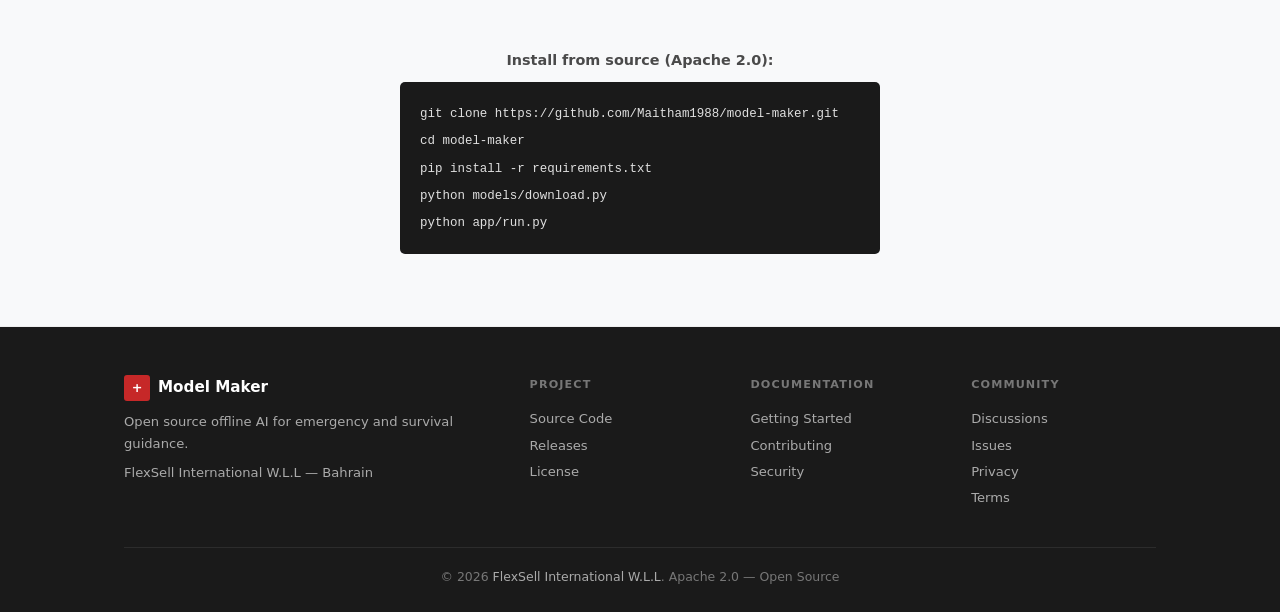
==== commit 9cd49868: "Simplify website: stats-only hero, remove hero text & why section, reorder checker before models" ====
--- a/website/index.html
+++ b/website/index.html
@@ -3,14 +3,14 @@
 <head>
     <meta charset="UTF-8">
     <meta name="viewport" content="width=device-width, initial-scale=1.0">
-    <meta name="description" content="Model Maker — Open source offline AI for emergency medical guidance. Runs on your device. No internet. No data collection. 29 languages.">
-    <meta name="keywords" content="offline AI, emergency medical AI, survival AI, humanitarian AI, open source, war zone AI">
+    <meta name="description" content="Model Maker — Open source offline AI assistant. Runs on your device. No internet. No data collection. 29 languages.">
+    <meta name="keywords" content="offline AI, survival AI, humanitarian AI, open source, emergency AI, engineering AI">
     <meta name="author" content="FlexSell International W.L.L">
-    <meta property="og:title" content="Model Maker — Offline Emergency Medical AI">
-    <meta property="og:description" content="Open source AI medical guidance that works without internet. For emergencies, disasters, and war zones. 29 languages.">
+    <meta property="og:title" content="Model Maker — Offline AI">
+    <meta property="og:description" content="Open source offline AI that works without internet. For emergencies, survival, and general use. 29 languages.">
     <meta property="og:type" content="website">
     <link rel="icon" type="image/svg+xml" href="assets/favicon.svg">
-    <title>Model Maker — Offline Emergency Medical AI</title>
+    <title>Model Maker — Offline AI</title>
     <link rel="stylesheet" href="css/style.css">
 </head>
 <body>
@@ -67,21 +67,12 @@
     </div>
 </nav>
 
-<!-- ─── Hero ───────────────────────────────────────────────── -->
+<!-- ─── Hero (Stats Only) ───────────────────────────────────── -->
 <section class="hero" id="hero">
     <div class="container hero-content">
-        <div class="hero-badge" data-i18n="hero_badge">Open Source — Emergency Medical AI</div>
-        <h1 class="hero-title">
-            <span data-i18n="hero_title_1">Medical Guidance</span>
-            <span class="hero-title-highlight" data-i18n="hero_title_2">When the Internet Fails</span>
+        <h1 class="hero-title" style="margin-bottom:40px">
+            <span>Offline AI</span>
         </h1>
-        <p class="hero-subtitle" data-i18n="hero_subtitle">
-            Offline AI for emergencies, disasters, and war zones. Runs entirely on your device. No data collection. 29 languages. Open source.
-        </p>
-        <div class="hero-cta">
-            <a href="#download" class="btn btn-primary btn-lg" data-i18n="hero_cta_download">Download</a>
-            <a href="#checker" class="btn btn-secondary btn-lg" data-i18n="hero_cta_check">Check My Device</a>
-        </div>
         <div class="hero-stats">
             <div class="stat">
                 <span class="stat-number">29</span>
@@ -98,69 +89,6 @@
             <div class="stat">
                 <span class="stat-number">Apache 2.0</span>
                 <span class="stat-label" data-i18n="hero_stat_opensource">Open Source</span>
-            </div>
-        </div>
-    </div>
-</section>
-
-<!-- ─── Key Facts ──────────────────────────────────────────── -->
-<section class="section why-section" id="why">
-    <div class="container">
-        <div class="why-grid">
-            <div class="why-card">
-                <div class="why-icon">&#x26A0;</div>
-                <h3 data-i18n="why_nonet_title">No Internet Needed</h3>
-                <p data-i18n="why_nonet_desc">Works during wars, natural disasters, or in areas without connectivity. Always available.</p>
-            </div>
-            <div class="why-card">
-                <div class="why-icon">&#x1F512;</div>
-                <h3 data-i18n="why_privacy_title">Fully Private</h3>
-                <p data-i18n="why_privacy_desc">Nothing leaves your device. No servers, no tracking, no data collection. Completely private.</p>
-            </div>
-            <div class="why-card">
-                <div class="why-icon">&#x1F310;</div>
-                <h3 data-i18n="why_lang_title">29 Languages</h3>
-                <p data-i18n="why_lang_desc">Arabic, English, French, Chinese, Hindi, and 24 more. Full right-to-left support.</p>
-            </div>
-        </div>
-    </div>
-</section>
-
-<!-- ─── Models ─────────────────────────────────────────────── -->
-<section class="section models-section" id="models">
-    <div class="container">
-        <div class="section-header">
-            <h2 data-i18n="models_title">Choose Your Version</h2>
-            <p data-i18n="models_subtitle">Three sizes. Pick the one that fits your device.</p>
-        </div>
-        <div class="models-grid">
-            <div class="model-card">
-                <div class="model-tier lite"><span data-i18n="model_lite">Lite</span></div>
-                <h3>Qwen2.5-3B</h3>
-                <div class="model-size">2.0 GB</div>
-                <div class="model-stars">&#9733;&#9733;&#9733;</div>
-                <ul class="model-specs"><li>4 GB RAM</li><li>4 GB storage</li></ul>
-                <div class="model-best" data-i18n="model_lite_best">Older phones &amp; basic laptops</div>
-                <a href="https://huggingface.co/Qwen/Qwen2.5-3B-Instruct-GGUF" class="btn btn-secondary" style="margin-top:12px;width:100%" target="_blank" rel="noopener" data-i18n="model_download">Download</a>
-            </div>
-            <div class="model-card model-card-featured">
-                <div class="model-badge" data-i18n="model_recommended">&#9733; Recommended</div>
-                <div class="model-tier standard"><span data-i18n="model_standard">Standard</span></div>
-                <h3>Qwen2.5-7B</h3>
-                <div class="model-size">4.4 GB</div>
-                <div class="model-stars">&#9733;&#9733;&#9733;&#9733;</div>
-                <ul class="model-specs"><li>8 GB RAM</li><li>6 GB storage</li></ul>
-                <div class="model-best" data-i18n="model_standard_best">Most modern devices</div>
-                <a href="https://huggingface.co/Qwen/Qwen2.5-7B-Instruct-GGUF" class="btn btn-primary" style="margin-top:12px;width:100%" target="_blank" rel="noopener" data-i18n="model_download">Download</a>
-            </div>
-            <div class="model-card">
-                <div class="model-tier premium"><span data-i18n="model_premium">Premium</span></div>
-                <h3>Qwen2.5-14B</h3>
-                <div class="model-size">8.5 GB</div>
-                <div class="model-stars">&#9733;&#9733;&#9733;&#9733;&#9733;</div>
-                <ul class="model-specs"><li>16 GB RAM</li><li>12 GB storage</li></ul>
-                <div class="model-best" data-i18n="model_premium_best">Powerful laptops &amp; desktops</div>
-                <a href="https://huggingface.co/Qwen/Qwen2.5-14B-Instruct-GGUF" class="btn btn-secondary" style="margin-top:12px;width:100%" target="_blank" rel="noopener" data-i18n="model_download">Download</a>
             </div>
         </div>
     </div>
@@ -217,6 +145,46 @@
     </div>
 </section>
 
+<!-- ─── Models ─────────────────────────────────────────────── -->
+<section class="section models-section" id="models">
+    <div class="container">
+        <div class="section-header">
+            <h2 data-i18n="models_title">Choose Your Version</h2>
+            <p data-i18n="models_subtitle">Three sizes. Pick the one that fits your device.</p>
+        </div>
+        <div class="models-grid">
+            <div class="model-card">
+                <div class="model-tier lite"><span data-i18n="model_lite">Lite</span></div>
+                <h3>Qwen2.5-3B</h3>
+                <div class="model-size">2.0 GB</div>
+                <div class="model-stars">&#9733;&#9733;&#9733;</div>
+                <ul class="model-specs"><li>4 GB RAM</li><li>4 GB storage</li></ul>
+                <div class="model-best" data-i18n="model_lite_best">Older phones &amp; basic laptops</div>
+                <a href="https://huggingface.co/Qwen/Qwen2.5-3B-Instruct-GGUF" class="btn btn-secondary" style="margin-top:12px;width:100%" target="_blank" rel="noopener" data-i18n="model_download">Download</a>
+            </div>
+            <div class="model-card model-card-featured">
+                <div class="model-badge" data-i18n="model_recommended">&#9733; Recommended</div>
+                <div class="model-tier standard"><span data-i18n="model_standard">Standard</span></div>
+                <h3>Qwen2.5-7B</h3>
+                <div class="model-size">4.4 GB</div>
+                <div class="model-stars">&#9733;&#9733;&#9733;&#9733;</div>
+                <ul class="model-specs"><li>8 GB RAM</li><li>6 GB storage</li></ul>
+                <div class="model-best" data-i18n="model_standard_best">Most modern devices</div>
+                <a href="https://huggingface.co/Qwen/Qwen2.5-7B-Instruct-GGUF" class="btn btn-primary" style="margin-top:12px;width:100%" target="_blank" rel="noopener" data-i18n="model_download">Download</a>
+            </div>
+            <div class="model-card">
+                <div class="model-tier premium"><span data-i18n="model_premium">Premium</span></div>
+                <h3>Qwen2.5-14B</h3>
+                <div class="model-size">8.5 GB</div>
+                <div class="model-stars">&#9733;&#9733;&#9733;&#9733;&#9733;</div>
+                <ul class="model-specs"><li>16 GB RAM</li><li>12 GB storage</li></ul>
+                <div class="model-best" data-i18n="model_premium_best">Powerful laptops &amp; desktops</div>
+                <a href="https://huggingface.co/Qwen/Qwen2.5-14B-Instruct-GGUF" class="btn btn-secondary" style="margin-top:12px;width:100%" target="_blank" rel="noopener" data-i18n="model_download">Download</a>
+            </div>
+        </div>
+    </div>
+</section>
+
 <!-- ─── Download / Install ─────────────────────────────────── -->
 <section class="section download-section" id="download">
     <div class="container">
--- a/website/css/style.css
+++ b/website/css/style.css
@@ -108,14 +108,14 @@
 
 /* ── Hero ──────────────────────────────────────────────────── */
 .hero {
-    min-height: 100vh; display: flex; align-items: center; justify-content: center;
+    display: flex; align-items: center; justify-content: center;
     padding-top: var(--nav-height); background: var(--white);
     border-bottom: 1px solid var(--border-light);
 }
 .hero-bg, .hero-particles { display: none; }
 
 .hero-content {
-    text-align: center; padding: 80px 0 60px;
+    text-align: center; padding: 60px 0 48px;
     max-width: 680px; margin: 0 auto;
 }
 
@@ -153,8 +153,7 @@
 
 .hero-stats {
     display: flex; gap: 48px; justify-content: center;
-    flex-wrap: wrap; padding-top: 36px;
-    border-top: 1px solid var(--border-light);
+    flex-wrap: wrap;
 }
 
 .stat { display: flex; flex-direction: column; align-items: center; }
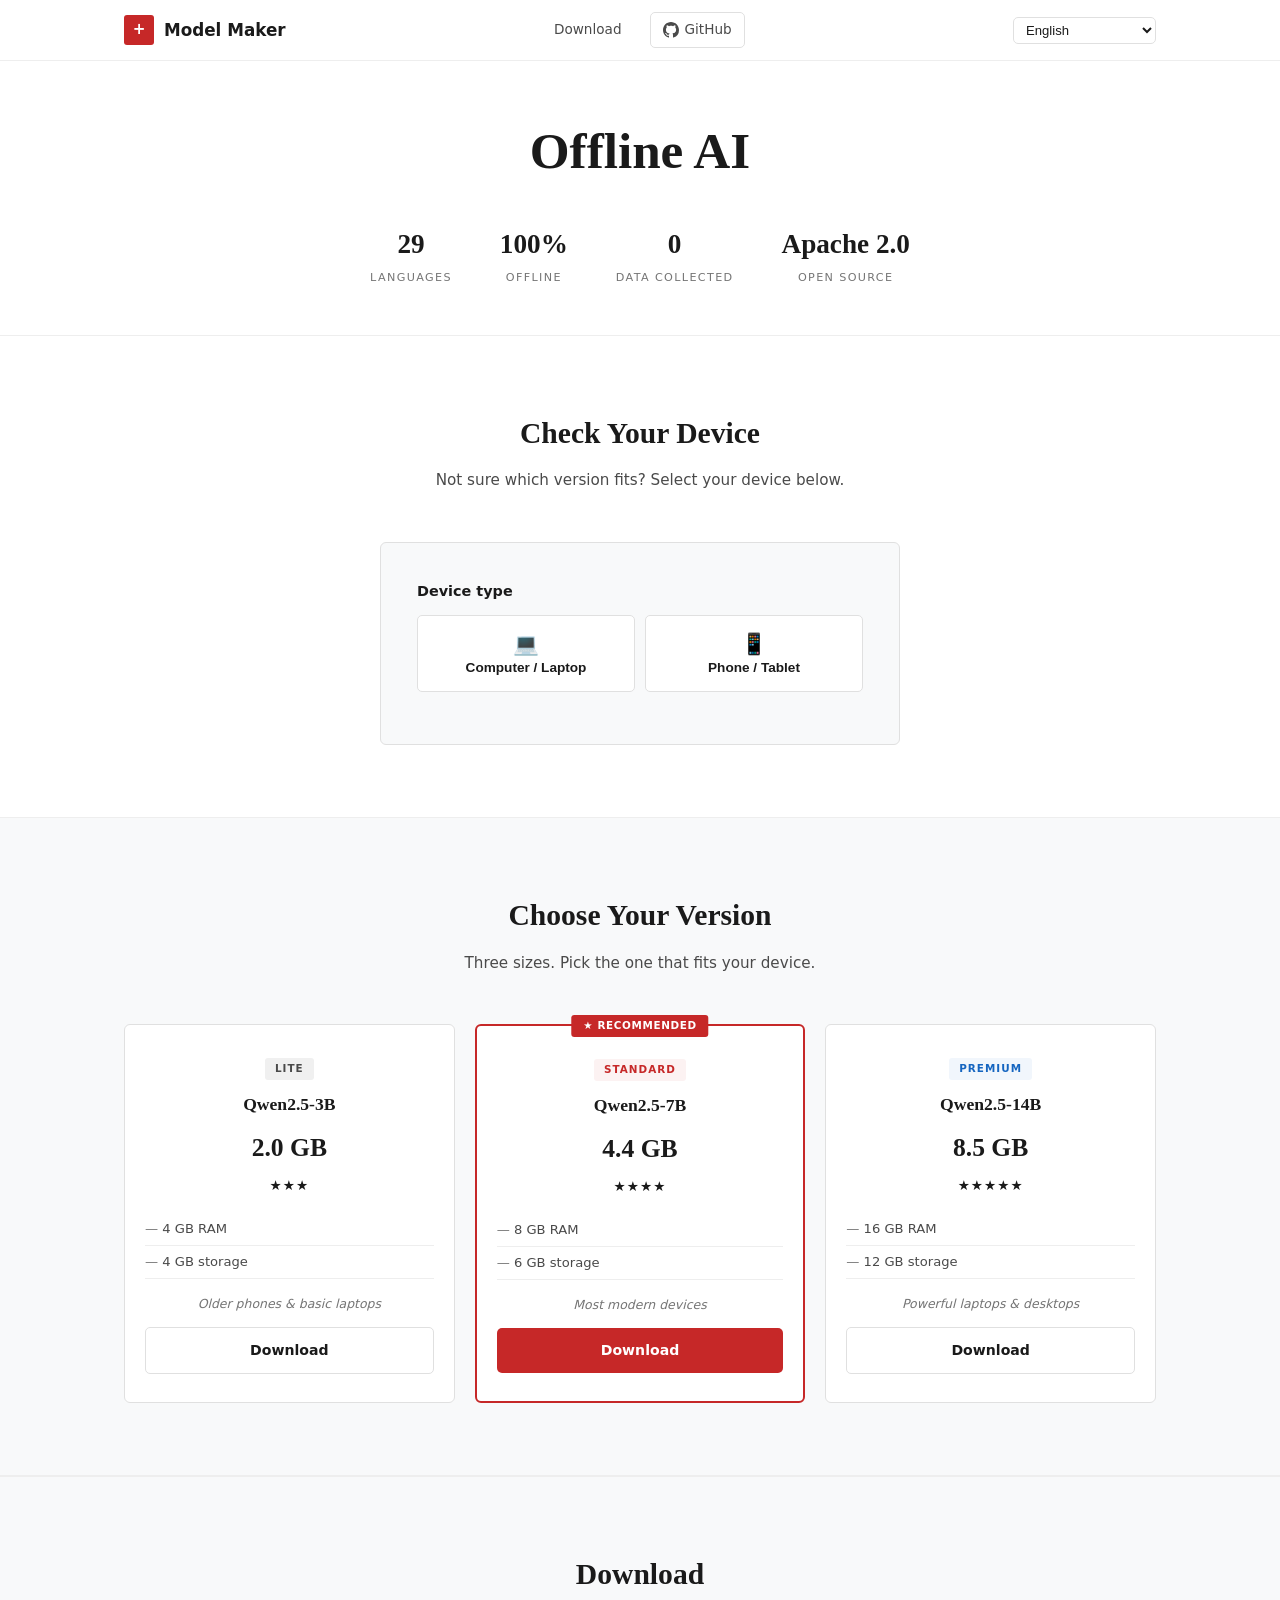
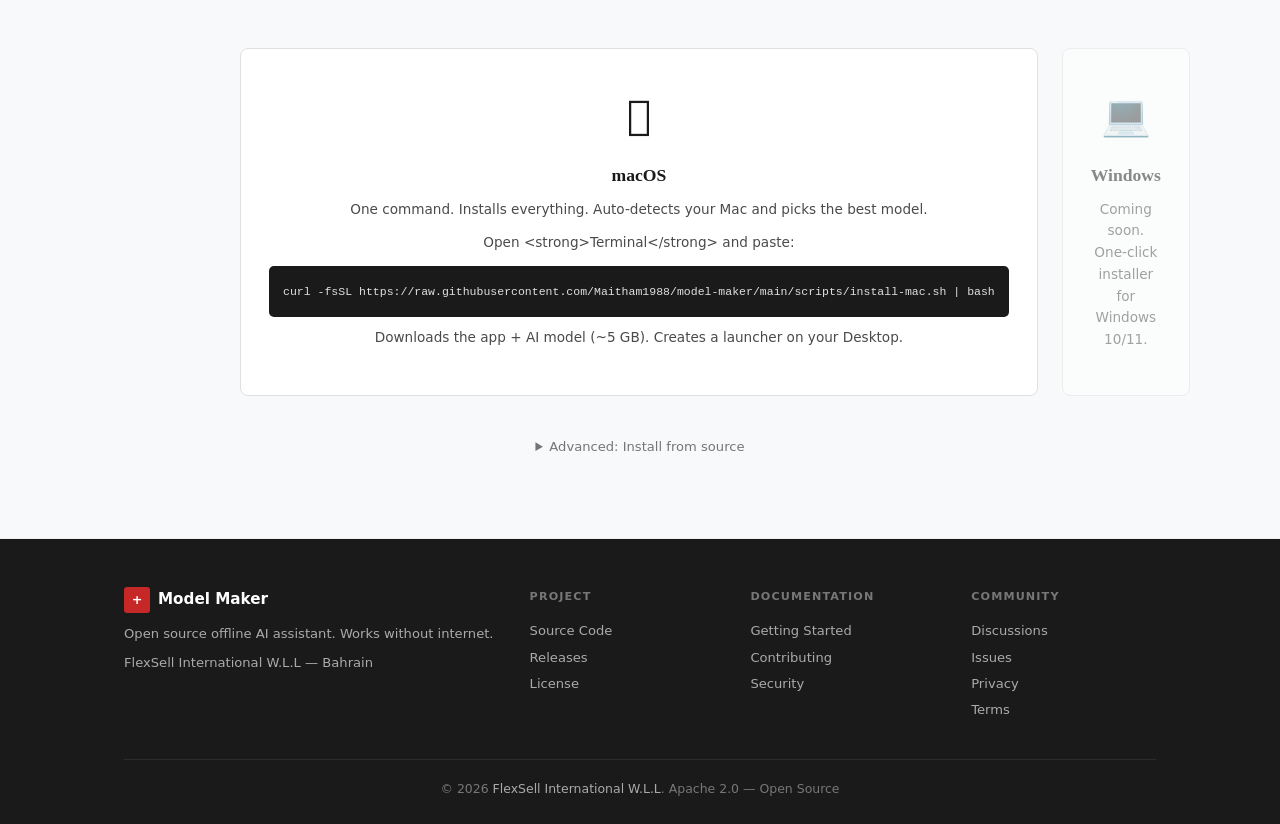
==== commit 69783abf: "feat: one-click macOS installer + download platform cards - scripts/install-mac.sh: auto-detects RAM" ====
--- a/website/index.html
+++ b/website/index.html
@@ -191,14 +191,33 @@
         <div class="section-header">
             <h2 data-i18n="download_title">Download</h2>
         </div>
-        <div class="download-source">
-            <h3 data-i18n="download_source_title">Install from source (Apache 2.0):</h3>
+
+        <!-- One-Click Installers -->
+        <div class="download-platforms">
+            <div class="download-platform-card">
+                <div class="platform-icon">&#63743;</div>
+                <h3>macOS</h3>
+                <p data-i18n="download_mac_desc">One command. Installs everything. Auto-detects your Mac and picks the best model.</p>
+                <p class="download-step-label" data-i18n="download_step_open">Open <strong>Terminal</strong> and paste:</p>
+                <pre class="download-oneliner"><code>curl -fsSL https://raw.githubusercontent.com/Maitham1988/model-maker/main/scripts/install-mac.sh | bash</code></pre>
+                <p class="download-step-note" data-i18n="download_mac_note">Downloads the app + AI model (~5 GB). Creates a launcher on your Desktop.</p>
+            </div>
+            <div class="download-platform-card download-platform-soon">
+                <div class="platform-icon">&#128187;</div>
+                <h3>Windows</h3>
+                <p data-i18n="download_win_desc">Coming soon. One-click installer for Windows 10/11.</p>
+            </div>
+        </div>
+
+        <!-- Advanced / Source -->
+        <details class="download-advanced">
+            <summary data-i18n="download_advanced_title">Advanced: Install from source</summary>
             <pre class="download-source-code"><code>git clone https://github.com/Maitham1988/model-maker.git
 cd model-maker
 pip install -r requirements.txt
-python models/download.py
+python tools/download_model.py
 python app/run.py</code></pre>
-        </div>
+        </details>
     </div>
 </section>
 
@@ -211,7 +230,7 @@
                     <span class="logo-icon">+</span>
                     <span class="logo-text">Model Maker</span>
                 </div>
-                <p data-i18n="footer_desc">Open source offline AI for emergency medical guidance.</p>
+                <p data-i18n="footer_desc">Open source offline AI assistant. Works without internet.</p>
                 <p class="footer-org">
                     <a href="https://flexsell.com" target="_blank" rel="noopener">FlexSell International W.L.L</a>
                     &mdash; Bahrain
--- a/website/css/style.css
+++ b/website/css/style.css
@@ -349,12 +349,50 @@
 .download-source-code {
     background: var(--text-primary); border-radius: 5px;
     padding: 18px 20px; text-align: left; overflow-x: auto;
-    max-width: 480px; margin: 0 auto;
+    max-width: 560px; margin: 0 auto;
 }
 .download-source-code code {
     font-family: var(--font-mono); font-size: 0.78rem;
     color: #e0e0e0; line-height: 1.8;
 }
+
+/* ── Download Platform Cards ───────────────────────────────── */
+.download-platforms {
+    display: grid; grid-template-columns: 1fr 1fr; gap: 24px;
+    max-width: 800px; margin: 0 auto 32px;
+}
+.download-platform-card {
+    background: var(--white); border: 1px solid var(--border);
+    border-radius: 8px; padding: 32px 28px; text-align: center;
+}
+.download-platform-card:hover { box-shadow: var(--shadow-md); }
+.download-platform-soon { opacity: 0.5; }
+.platform-icon { font-size: 2.5rem; margin-bottom: 12px; }
+.download-platform-card h3 {
+    font-family: var(--font-heading); font-size: 1.1rem;
+    font-weight: 700; margin-bottom: 8px;
+}
+.download-platform-card p { font-size: 0.85rem; color: var(--text-secondary); line-height: 1.6; margin-bottom: 12px; }
+.download-step-label { font-size: 0.82rem; color: var(--text-primary); font-weight: 500; margin-bottom: 8px; }
+.download-step-label strong { color: var(--text-primary); }
+.download-oneliner {
+    background: var(--text-primary); border-radius: 5px;
+    padding: 12px 14px; text-align: left; overflow-x: auto;
+    margin-bottom: 10px; cursor: pointer; position: relative;
+}
+.download-oneliner code {
+    font-family: var(--font-mono); font-size: 0.72rem;
+    color: #e0e0e0; line-height: 1.6; word-break: break-all;
+}
+.download-step-note { font-size: 0.75rem; color: var(--text-muted); margin-bottom: 0; }
+.download-advanced {
+    max-width: 560px; margin: 0 auto; text-align: center;
+}
+.download-advanced summary {
+    cursor: pointer; font-size: 0.82rem; color: var(--text-muted);
+    font-weight: 500; padding: 8px 0;
+}
+.download-advanced summary:hover { color: var(--text-primary); }
 
 /* ── Community ─────────────────────────────────────────────── */
 .community-grid { display: grid; grid-template-columns: repeat(3, 1fr); gap: 20px; }
@@ -418,7 +456,7 @@
     .hero-stats { gap: 20px; }
     .stat-number { font-size: 1.3rem; }
     .section-header h2 { font-size: 1.5rem; }
-    .why-grid, .features-grid, .models-grid, .community-grid, .download-steps {
+    .why-grid, .features-grid, .models-grid, .community-grid, .download-steps, .download-platforms {
         grid-template-columns: 1fr;
     }
     .model-card-featured { transform: none; }
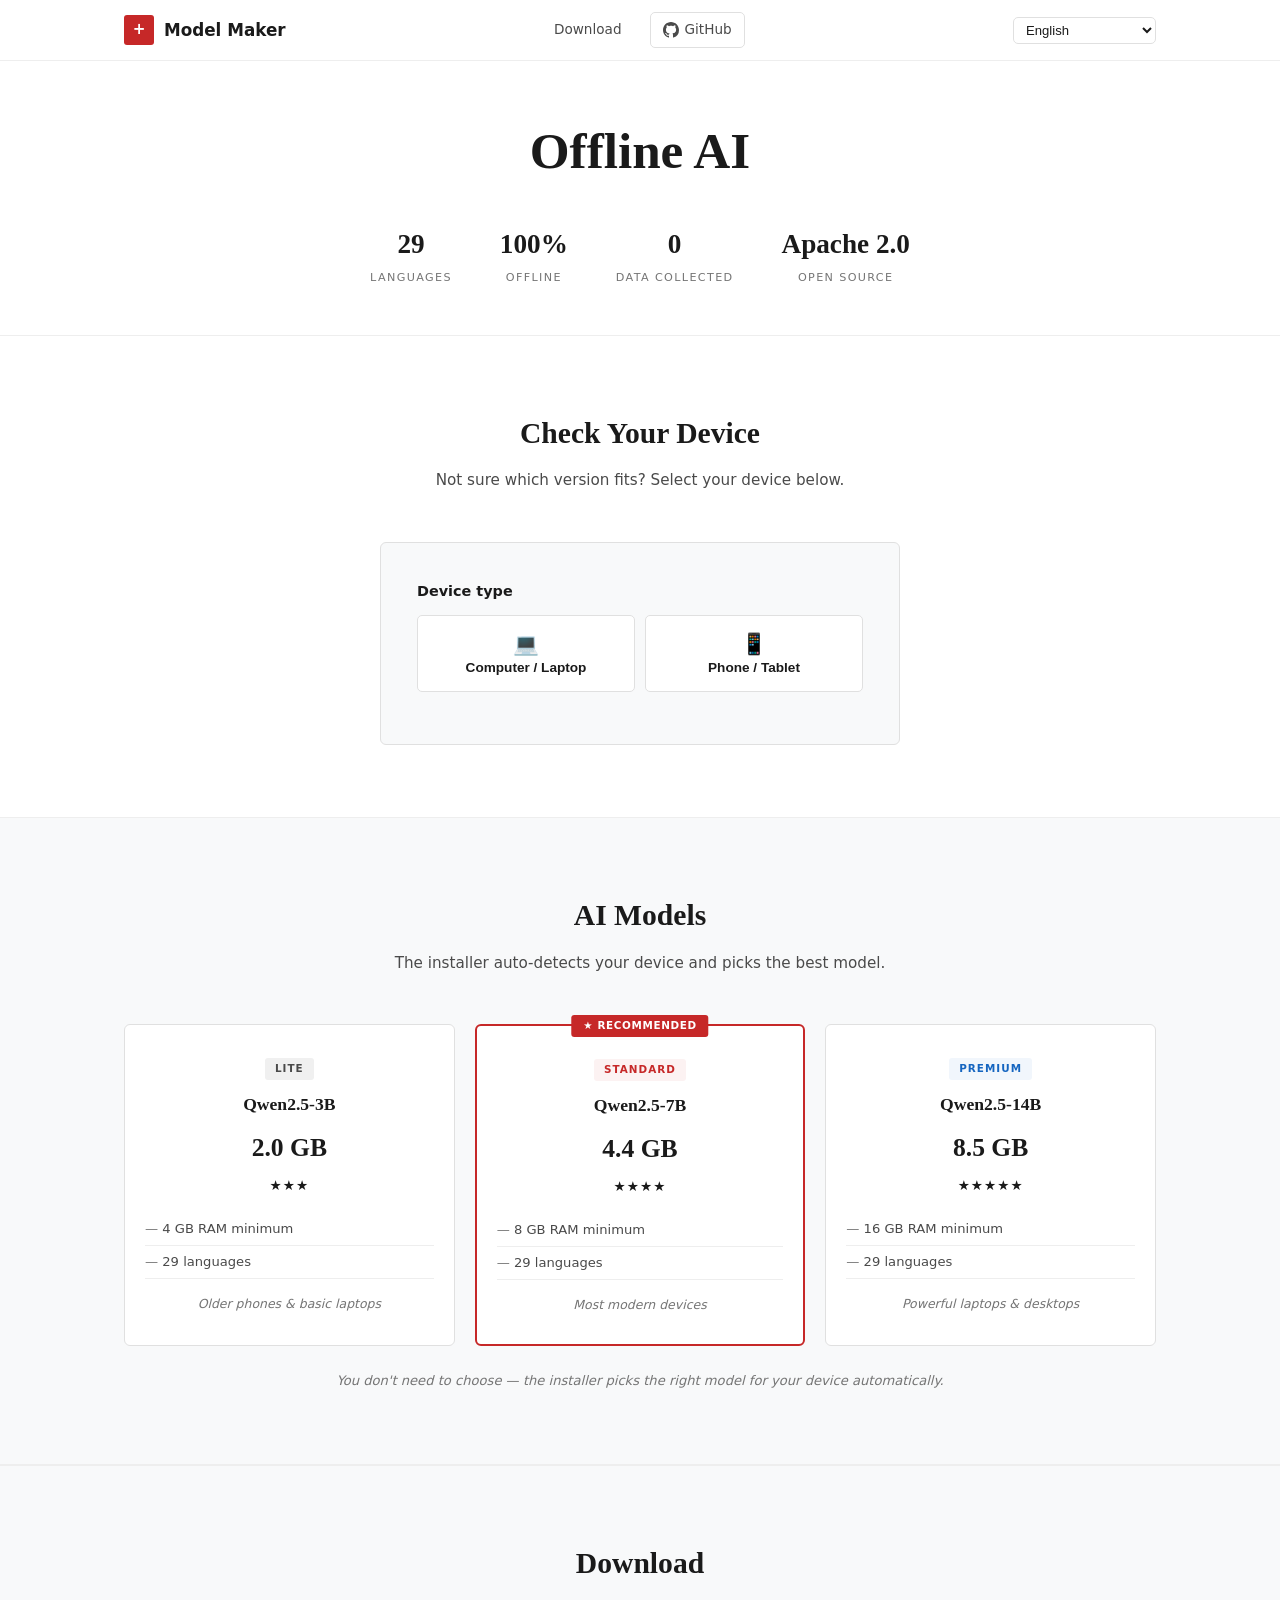
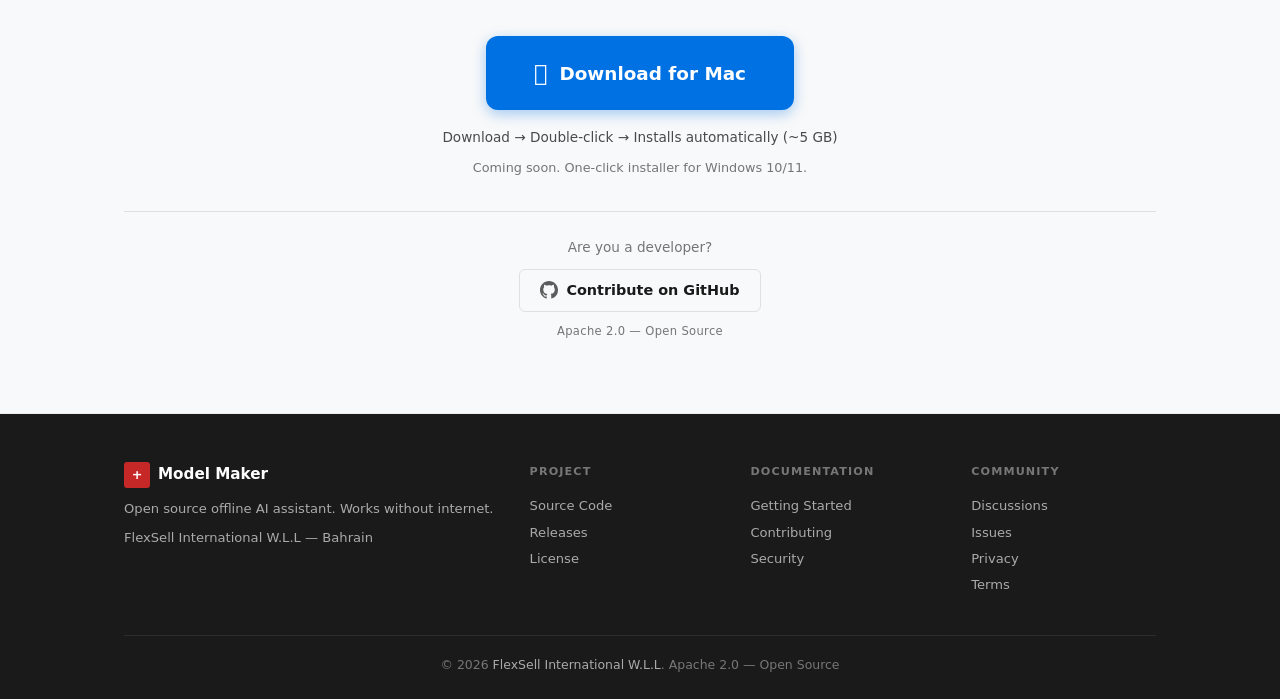
==== commit 40249d00: "feat: one-click download button + models as showcase - Download section: big 'Download for Mac' butt" ====
--- a/website/index.html
+++ b/website/index.html
@@ -145,12 +145,12 @@
     </div>
 </section>
 
-<!-- ─── Models ─────────────────────────────────────────────── -->
+<!-- ─── Models (Ecosystem Showcase) ────────────────────────── -->
 <section class="section models-section" id="models">
     <div class="container">
         <div class="section-header">
-            <h2 data-i18n="models_title">Choose Your Version</h2>
-            <p data-i18n="models_subtitle">Three sizes. Pick the one that fits your device.</p>
+            <h2 data-i18n="models_title_v2">AI Models</h2>
+            <p data-i18n="models_subtitle_v2">The installer auto-detects your device and picks the best model. Here's what powers Model Maker.</p>
         </div>
         <div class="models-grid">
             <div class="model-card">
@@ -158,9 +158,8 @@
                 <h3>Qwen2.5-3B</h3>
                 <div class="model-size">2.0 GB</div>
                 <div class="model-stars">&#9733;&#9733;&#9733;</div>
-                <ul class="model-specs"><li>4 GB RAM</li><li>4 GB storage</li></ul>
+                <ul class="model-specs"><li data-i18n="model_ram_4">4 GB RAM minimum</li><li>29 languages</li></ul>
                 <div class="model-best" data-i18n="model_lite_best">Older phones &amp; basic laptops</div>
-                <a href="https://huggingface.co/Qwen/Qwen2.5-3B-Instruct-GGUF" class="btn btn-secondary" style="margin-top:12px;width:100%" target="_blank" rel="noopener" data-i18n="model_download">Download</a>
             </div>
             <div class="model-card model-card-featured">
                 <div class="model-badge" data-i18n="model_recommended">&#9733; Recommended</div>
@@ -168,56 +167,48 @@
                 <h3>Qwen2.5-7B</h3>
                 <div class="model-size">4.4 GB</div>
                 <div class="model-stars">&#9733;&#9733;&#9733;&#9733;</div>
-                <ul class="model-specs"><li>8 GB RAM</li><li>6 GB storage</li></ul>
+                <ul class="model-specs"><li data-i18n="model_ram_8">8 GB RAM minimum</li><li>29 languages</li></ul>
                 <div class="model-best" data-i18n="model_standard_best">Most modern devices</div>
-                <a href="https://huggingface.co/Qwen/Qwen2.5-7B-Instruct-GGUF" class="btn btn-primary" style="margin-top:12px;width:100%" target="_blank" rel="noopener" data-i18n="model_download">Download</a>
             </div>
             <div class="model-card">
                 <div class="model-tier premium"><span data-i18n="model_premium">Premium</span></div>
                 <h3>Qwen2.5-14B</h3>
                 <div class="model-size">8.5 GB</div>
                 <div class="model-stars">&#9733;&#9733;&#9733;&#9733;&#9733;</div>
-                <ul class="model-specs"><li>16 GB RAM</li><li>12 GB storage</li></ul>
+                <ul class="model-specs"><li data-i18n="model_ram_16">16 GB RAM minimum</li><li>29 languages</li></ul>
                 <div class="model-best" data-i18n="model_premium_best">Powerful laptops &amp; desktops</div>
-                <a href="https://huggingface.co/Qwen/Qwen2.5-14B-Instruct-GGUF" class="btn btn-secondary" style="margin-top:12px;width:100%" target="_blank" rel="noopener" data-i18n="model_download">Download</a>
-            </div>
-        </div>
-    </div>
-</section>
-
-<!-- ─── Download / Install ─────────────────────────────────── -->
+            </div>
+        </div>
+        <p class="models-auto-note" data-i18n="models_auto_note">You don't need to choose — the installer picks the right model for your device automatically.</p>
+    </div>
+</section>
+
+<!-- ─── Download ───────────────────────────────────────────── -->
 <section class="section download-section" id="download">
     <div class="container">
         <div class="section-header">
             <h2 data-i18n="download_title">Download</h2>
         </div>
 
-        <!-- One-Click Installers -->
-        <div class="download-platforms">
-            <div class="download-platform-card">
-                <div class="platform-icon">&#63743;</div>
-                <h3>macOS</h3>
-                <p data-i18n="download_mac_desc">One command. Installs everything. Auto-detects your Mac and picks the best model.</p>
-                <p class="download-step-label" data-i18n="download_step_open">Open <strong>Terminal</strong> and paste:</p>
-                <pre class="download-oneliner"><code>curl -fsSL https://raw.githubusercontent.com/Maitham1988/model-maker/main/scripts/install-mac.sh | bash</code></pre>
-                <p class="download-step-note" data-i18n="download_mac_note">Downloads the app + AI model (~5 GB). Creates a launcher on your Desktop.</p>
-            </div>
-            <div class="download-platform-card download-platform-soon">
-                <div class="platform-icon">&#128187;</div>
-                <h3>Windows</h3>
-                <p data-i18n="download_win_desc">Coming soon. One-click installer for Windows 10/11.</p>
-            </div>
-        </div>
-
-        <!-- Advanced / Source -->
-        <details class="download-advanced">
-            <summary data-i18n="download_advanced_title">Advanced: Install from source</summary>
-            <pre class="download-source-code"><code>git clone https://github.com/Maitham1988/model-maker.git
-cd model-maker
-pip install -r requirements.txt
-python tools/download_model.py
-python app/run.py</code></pre>
-        </details>
+        <!-- Main Download -->
+        <div class="download-main">
+            <a href="https://dve5g1pvspmqt.cloudfront.net/downloads/Install%20Model%20Maker.command" class="download-btn-hero" download>
+                <span class="download-btn-icon">&#63743;</span>
+                <span data-i18n="download_btn_mac">Download for Mac</span>
+            </a>
+            <p class="download-steps-text" data-i18n="download_mac_steps">Download &rarr; Double-click &rarr; Installs automatically (~5 GB)</p>
+            <p class="download-windows-note" data-i18n="download_win_desc">Windows &mdash; coming soon</p>
+        </div>
+
+        <!-- Developer / Open Source -->
+        <div class="download-developer">
+            <p data-i18n="download_dev_tip">Are you a developer?</p>
+            <a href="https://github.com/Maitham1988/model-maker" class="download-github-link" target="_blank" rel="noopener">
+                <svg width="18" height="18" viewBox="0 0 16 16" fill="currentColor"><path d="M8 0C3.58 0 0 3.58 0 8c0 3.54 2.29 6.53 5.47 7.59.4.07.55-.17.55-.38 0-.19-.01-.82-.01-1.49-2.01.37-2.53-.49-2.69-.94-.09-.23-.48-.94-.82-1.13-.28-.15-.68-.52-.01-.53.63-.01 1.08.58 1.23.82.72 1.21 1.87.87 2.33.66.07-.52.28-.87.51-1.07-1.78-.2-3.64-.89-3.64-3.95 0-.87.31-1.59.82-2.15-.08-.2-.36-1.02.08-2.12 0 0 .67-.21 2.2.82.64-.18 1.32-.27 2-.27.68 0 1.36.09 2 .27 1.53-1.04 2.2-.82 2.2-.82.44 1.1.16 1.92.08 2.12.51.56.82 1.27.82 2.15 0 3.07-1.87 3.75-3.65 3.95.29.25.54.73.54 1.48 0 1.07-.01 1.93-.01 2.2 0 .21.15.46.55.38A8.013 8.013 0 0016 8c0-4.42-3.58-8-8-8z"/></svg>
+                <span data-i18n="download_dev_github">Contribute on GitHub</span>
+            </a>
+            <span class="download-dev-badge">Apache 2.0 &mdash; Open Source</span>
+        </div>
     </div>
 </section>
 
--- a/website/css/style.css
+++ b/website/css/style.css
@@ -356,43 +356,55 @@
     color: #e0e0e0; line-height: 1.8;
 }
 
-/* ── Download Platform Cards ───────────────────────────────── */
-.download-platforms {
-    display: grid; grid-template-columns: 1fr 1fr; gap: 24px;
-    max-width: 800px; margin: 0 auto 32px;
-}
-.download-platform-card {
-    background: var(--white); border: 1px solid var(--border);
-    border-radius: 8px; padding: 32px 28px; text-align: center;
-}
-.download-platform-card:hover { box-shadow: var(--shadow-md); }
-.download-platform-soon { opacity: 0.5; }
-.platform-icon { font-size: 2.5rem; margin-bottom: 12px; }
-.download-platform-card h3 {
-    font-family: var(--font-heading); font-size: 1.1rem;
-    font-weight: 700; margin-bottom: 8px;
-}
-.download-platform-card p { font-size: 0.85rem; color: var(--text-secondary); line-height: 1.6; margin-bottom: 12px; }
-.download-step-label { font-size: 0.82rem; color: var(--text-primary); font-weight: 500; margin-bottom: 8px; }
-.download-step-label strong { color: var(--text-primary); }
-.download-oneliner {
-    background: var(--text-primary); border-radius: 5px;
-    padding: 12px 14px; text-align: left; overflow-x: auto;
-    margin-bottom: 10px; cursor: pointer; position: relative;
-}
-.download-oneliner code {
-    font-family: var(--font-mono); font-size: 0.72rem;
-    color: #e0e0e0; line-height: 1.6; word-break: break-all;
-}
-.download-step-note { font-size: 0.75rem; color: var(--text-muted); margin-bottom: 0; }
-.download-advanced {
-    max-width: 560px; margin: 0 auto; text-align: center;
-}
-.download-advanced summary {
-    cursor: pointer; font-size: 0.82rem; color: var(--text-muted);
-    font-weight: 500; padding: 8px 0;
-}
-.download-advanced summary:hover { color: var(--text-primary); }
+/* ── Download Section ──────────────────────────────────────── */
+.download-main { text-align: center; margin-bottom: 32px; }
+.download-btn-hero {
+    display: inline-flex; align-items: center; gap: 12px;
+    background: #0071e3; color: #fff; border: none; border-radius: 12px;
+    padding: 18px 48px; font-size: 1.15rem; font-weight: 700;
+    text-decoration: none; cursor: pointer;
+    transition: background 0.2s, transform 0.15s, box-shadow 0.2s;
+    box-shadow: 0 4px 14px rgba(0, 113, 227, 0.35);
+}
+.download-btn-hero:hover {
+    background: #0077ED; transform: translateY(-2px);
+    box-shadow: 0 6px 20px rgba(0, 113, 227, 0.45);
+}
+.download-btn-hero:active { transform: translateY(0); box-shadow: 0 2px 8px rgba(0, 113, 227, 0.3); }
+.download-btn-icon { font-size: 1.4rem; }
+.download-steps-text {
+    margin-top: 16px; font-size: 0.85rem; color: var(--text-secondary);
+    font-weight: 500;
+}
+.download-windows-note { font-size: 0.8rem; color: var(--text-muted); margin-top: 8px; }
+.download-developer {
+    text-align: center; padding-top: 24px;
+    border-top: 1px solid var(--border);
+}
+.download-developer p {
+    font-size: 0.85rem; color: var(--text-muted); margin-bottom: 10px;
+}
+.download-github-link {
+    display: inline-flex; align-items: center; gap: 8px;
+    color: var(--text-primary); font-size: 0.9rem; font-weight: 600;
+    text-decoration: none; padding: 8px 20px;
+    border: 1px solid var(--border); border-radius: 6px;
+    transition: border-color 0.2s, box-shadow 0.2s;
+}
+.download-github-link:hover {
+    border-color: var(--text-primary); box-shadow: var(--shadow-sm);
+}
+.download-github-link svg { opacity: 0.7; }
+.download-dev-badge {
+    display: block; margin-top: 10px;
+    font-size: 0.72rem; color: var(--text-muted); letter-spacing: 0.03em;
+}
+
+/* ── Models Auto Note ─────────────────────────────────────── */
+.models-auto-note {
+    text-align: center; font-size: 0.82rem; color: var(--text-muted);
+    margin-top: 24px; font-style: italic;
+}
 
 /* ── Community ─────────────────────────────────────────────── */
 .community-grid { display: grid; grid-template-columns: repeat(3, 1fr); gap: 20px; }
@@ -456,7 +468,7 @@
     .hero-stats { gap: 20px; }
     .stat-number { font-size: 1.3rem; }
     .section-header h2 { font-size: 1.5rem; }
-    .why-grid, .features-grid, .models-grid, .community-grid, .download-steps, .download-platforms {
+    .why-grid, .features-grid, .models-grid, .community-grid, .download-steps {
         grid-template-columns: 1fr;
     }
     .model-card-featured { transform: none; }
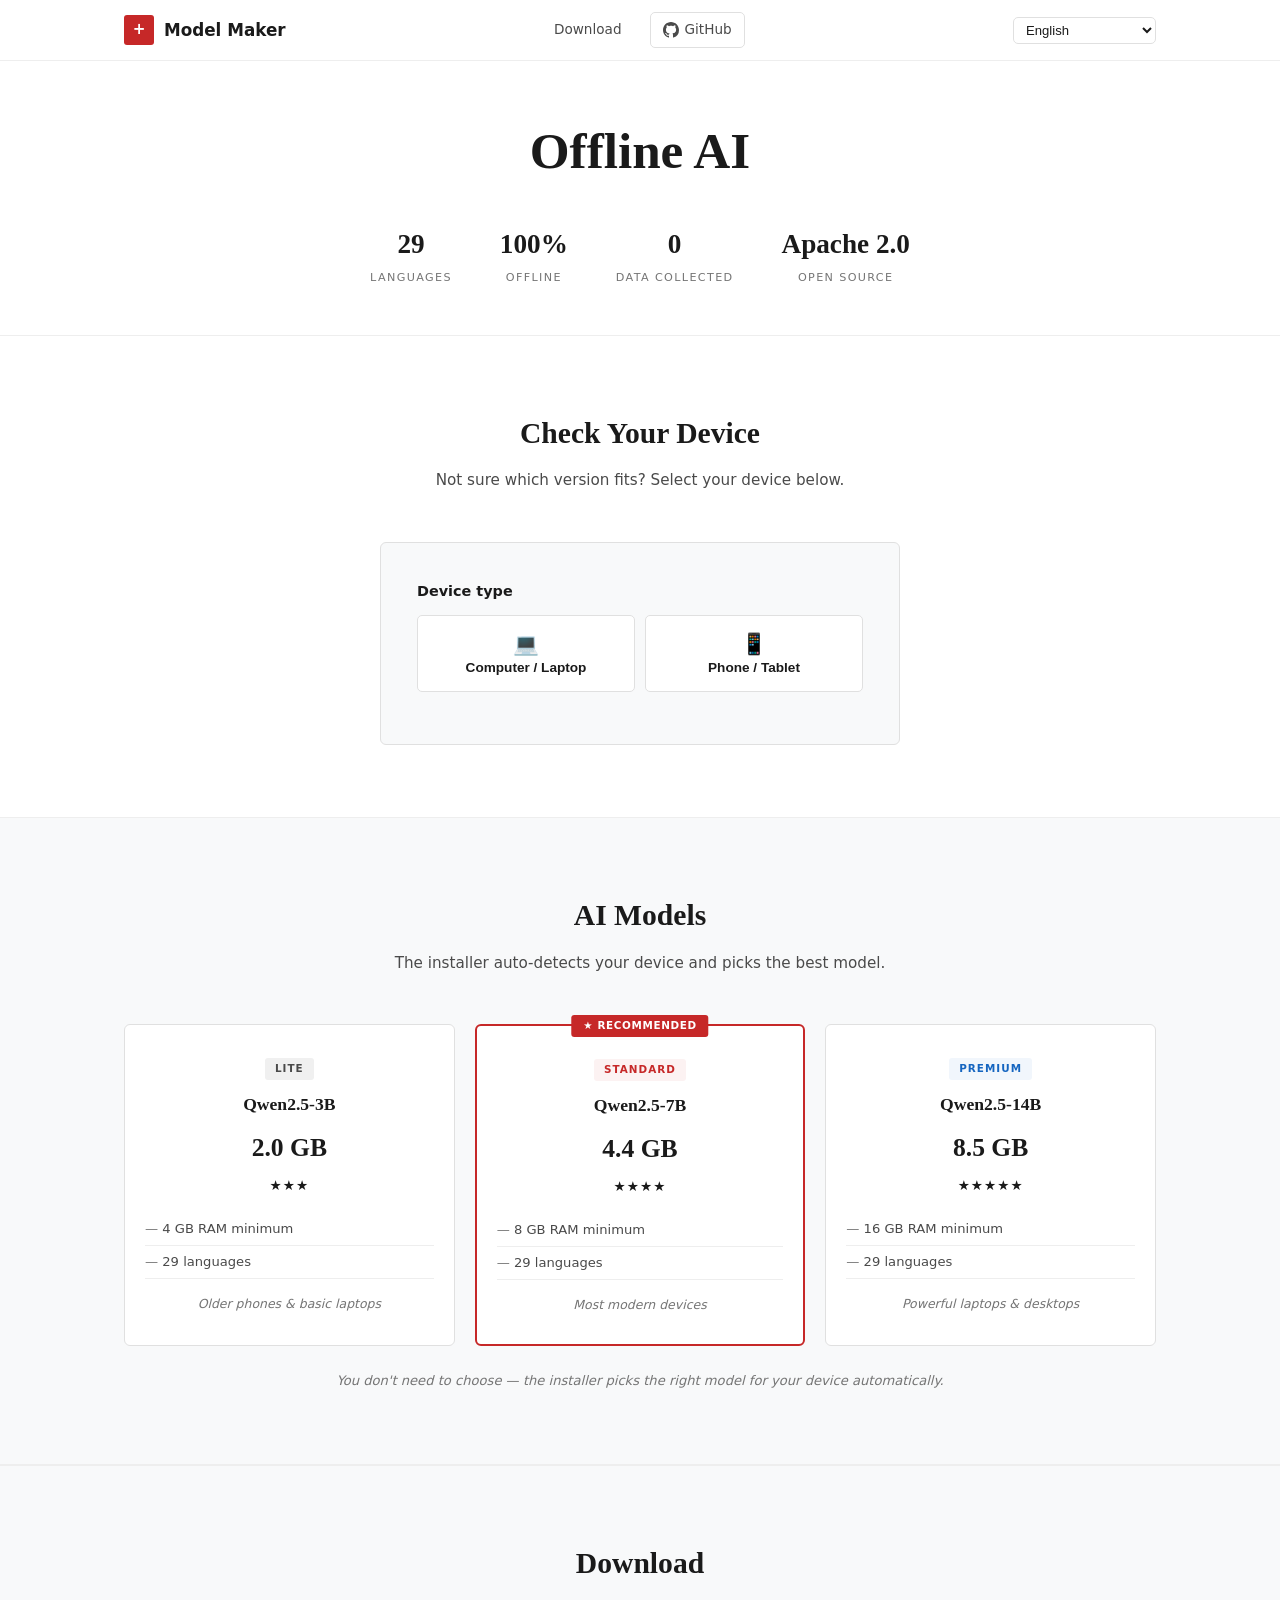
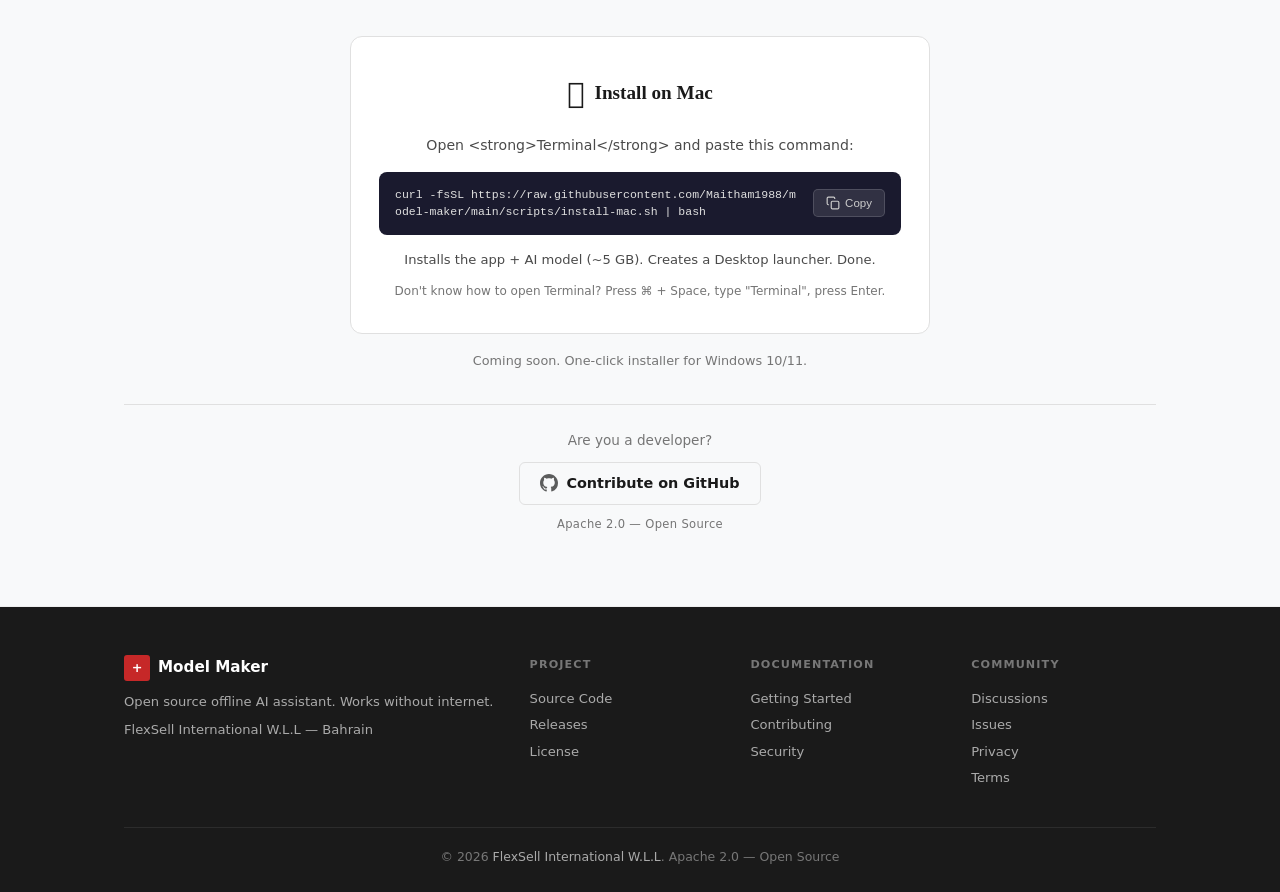
==== commit fa441a13: "fix: replace broken download button with copy-paste install command - .command files lose execute pe" ====
--- a/website/index.html
+++ b/website/index.html
@@ -192,11 +192,22 @@
 
         <!-- Main Download -->
         <div class="download-main">
-            <a href="https://dve5g1pvspmqt.cloudfront.net/downloads/Install%20Model%20Maker.command" class="download-btn-hero" download>
-                <span class="download-btn-icon">&#63743;</span>
-                <span data-i18n="download_btn_mac">Download for Mac</span>
-            </a>
-            <p class="download-steps-text" data-i18n="download_mac_steps">Download &rarr; Double-click &rarr; Installs automatically (~5 GB)</p>
+            <div class="download-mac-box">
+                <div class="download-mac-header">
+                    <span class="download-mac-icon">&#63743;</span>
+                    <span data-i18n="download_mac_label">Install on Mac</span>
+                </div>
+                <p class="download-mac-instruction" data-i18n="download_mac_howto">Open <strong>Terminal</strong> and paste this command:</p>
+                <div class="download-cmd-box" onclick="copyInstallCmd(this)">
+                    <code>curl -fsSL https://raw.githubusercontent.com/Maitham1988/model-maker/main/scripts/install-mac.sh | bash</code>
+                    <button class="download-copy-btn" aria-label="Copy">
+                        <svg width="16" height="16" viewBox="0 0 24 24" fill="none" stroke="currentColor" stroke-width="2"><rect x="9" y="9" width="13" height="13" rx="2"/><path d="M5 15H4a2 2 0 01-2-2V4a2 2 0 012-2h9a2 2 0 012 2v1"/></svg>
+                        <span data-i18n="download_copy">Copy</span>
+                    </button>
+                </div>
+                <p class="download-mac-steps" data-i18n="download_mac_steps_v2">Installs the app + AI model (~5 GB). Creates a Desktop launcher. Done.</p>
+                <p class="download-mac-hint" data-i18n="download_mac_hint">Don't know how to open Terminal? Press <kbd>&#8984;</kbd> + <kbd>Space</kbd>, type "Terminal", press Enter.</p>
+            </div>
             <p class="download-windows-note" data-i18n="download_win_desc">Windows &mdash; coming soon</p>
         </div>
 
--- a/website/css/style.css
+++ b/website/css/style.css
@@ -358,25 +358,62 @@
 
 /* ── Download Section ──────────────────────────────────────── */
 .download-main { text-align: center; margin-bottom: 32px; }
-.download-btn-hero {
-    display: inline-flex; align-items: center; gap: 12px;
-    background: #0071e3; color: #fff; border: none; border-radius: 12px;
-    padding: 18px 48px; font-size: 1.15rem; font-weight: 700;
-    text-decoration: none; cursor: pointer;
-    transition: background 0.2s, transform 0.15s, box-shadow 0.2s;
-    box-shadow: 0 4px 14px rgba(0, 113, 227, 0.35);
-}
-.download-btn-hero:hover {
-    background: #0077ED; transform: translateY(-2px);
-    box-shadow: 0 6px 20px rgba(0, 113, 227, 0.45);
-}
-.download-btn-hero:active { transform: translateY(0); box-shadow: 0 2px 8px rgba(0, 113, 227, 0.3); }
-.download-btn-icon { font-size: 1.4rem; }
-.download-steps-text {
-    margin-top: 16px; font-size: 0.85rem; color: var(--text-secondary);
-    font-weight: 500;
-}
-.download-windows-note { font-size: 0.8rem; color: var(--text-muted); margin-top: 8px; }
+.download-mac-box {
+    max-width: 580px; margin: 0 auto;
+    background: var(--white); border: 1px solid var(--border);
+    border-radius: 12px; padding: 32px 28px;
+    text-align: center;
+}
+.download-mac-header {
+    display: flex; align-items: center; justify-content: center; gap: 10px;
+    margin-bottom: 16px;
+}
+.download-mac-icon { font-size: 1.8rem; }
+.download-mac-header span:last-child {
+    font-family: var(--font-heading); font-size: 1.2rem;
+    font-weight: 700;
+}
+.download-mac-instruction {
+    font-size: 0.88rem; color: var(--text-secondary);
+    margin-bottom: 14px;
+}
+.download-mac-instruction strong { color: var(--text-primary); }
+.download-cmd-box {
+    display: flex; align-items: center; gap: 12px;
+    background: #1a1a2e; border-radius: 8px;
+    padding: 14px 16px; cursor: pointer;
+    transition: box-shadow 0.2s;
+    margin-bottom: 14px;
+}
+.download-cmd-box:hover { box-shadow: 0 0 0 2px #0071e3; }
+.download-cmd-box code {
+    flex: 1; text-align: left;
+    font-family: var(--font-mono); font-size: 0.72rem;
+    color: #e0e0e0; line-height: 1.5;
+    word-break: break-all; user-select: all;
+}
+.download-copy-btn {
+    display: flex; align-items: center; gap: 5px;
+    background: rgba(255,255,255,0.1); border: 1px solid rgba(255,255,255,0.15);
+    border-radius: 5px; padding: 6px 12px;
+    color: #ccc; font-size: 0.72rem; font-weight: 500;
+    cursor: pointer; transition: background 0.15s, color 0.15s;
+    white-space: nowrap;
+}
+.download-copy-btn:hover { background: rgba(255,255,255,0.18); color: #fff; }
+.download-copy-btn svg { width: 14px; height: 14px; }
+.download-mac-steps {
+    font-size: 0.82rem; color: var(--text-secondary); margin-bottom: 10px;
+}
+.download-mac-hint {
+    font-size: 0.75rem; color: var(--text-muted); margin-bottom: 0;
+}
+.download-mac-hint kbd {
+    display: inline-block; background: var(--light-gray);
+    border: 1px solid var(--border); border-radius: 3px;
+    padding: 1px 5px; font-size: 0.72rem; font-family: var(--font-mono);
+}
+.download-windows-note { font-size: 0.8rem; color: var(--text-muted); margin-top: 16px; }
 .download-developer {
     text-align: center; padding-top: 24px;
     border-top: 1px solid var(--border);
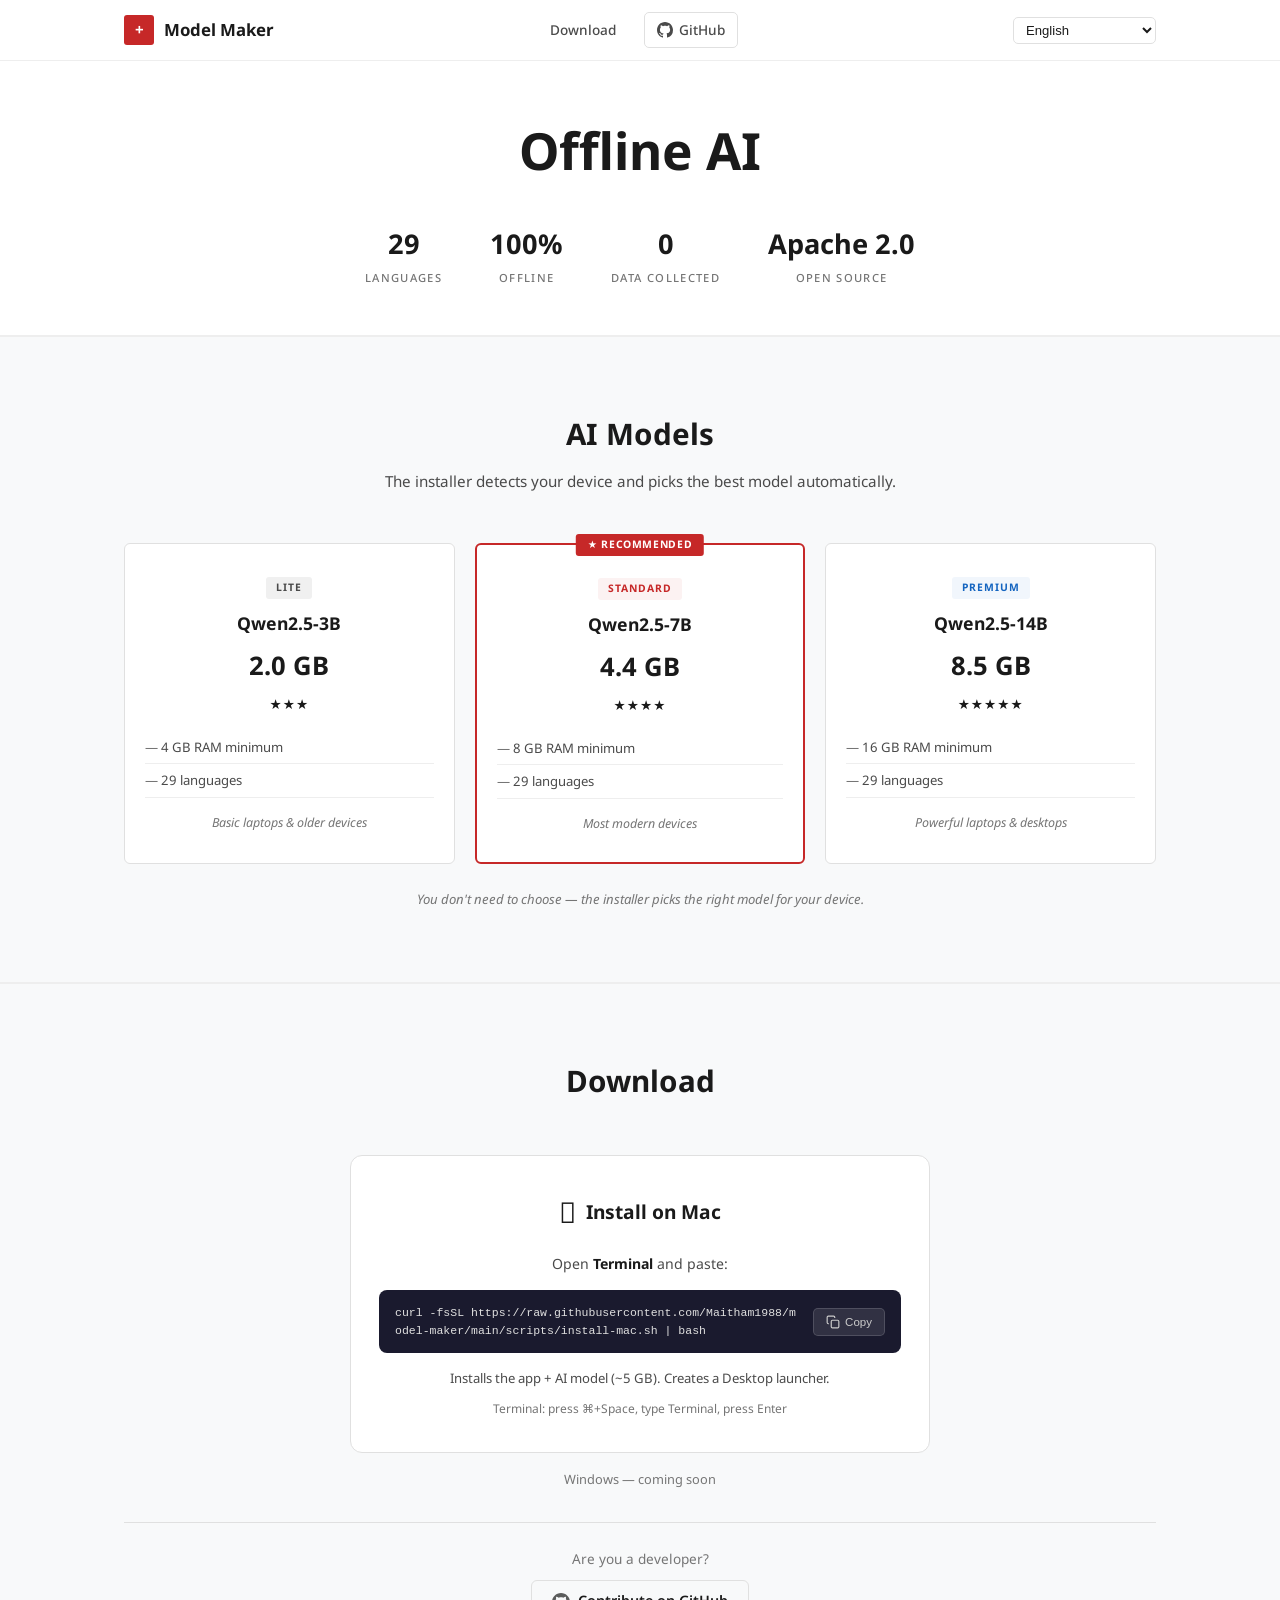
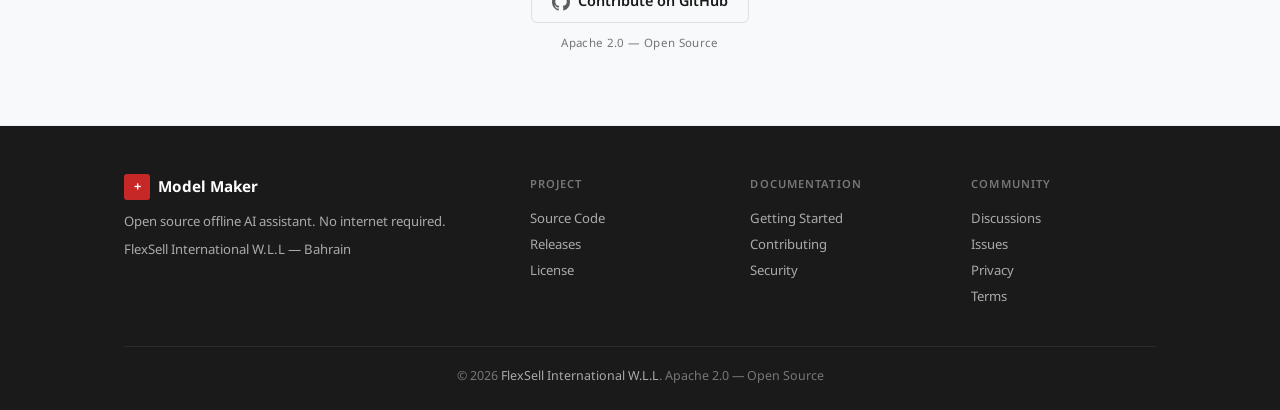
==== commit 24da9f0e: "fix: multilingual fonts, remove checker, rewrite i18n - Add Google Fonts Noto Sans (Arabic, Devanaga" ====
--- a/website/index.html
+++ b/website/index.html
@@ -11,6 +11,9 @@
     <meta property="og:type" content="website">
     <link rel="icon" type="image/svg+xml" href="assets/favicon.svg">
     <title>Model Maker — Offline AI</title>
+    <link rel="preconnect" href="https://fonts.googleapis.com">
+    <link rel="preconnect" href="https://fonts.gstatic.com" crossorigin>
+    <link href="https://fonts.googleapis.com/css2?family=Noto+Sans:ital,wght@0,400;0,600;0,700;1,400&family=Noto+Sans+Arabic:wght@400;600;700&family=Noto+Sans+Devanagari:wght@400;600;700&family=Noto+Sans+Bengali:wght@400;600;700&family=Noto+Sans+Thai:wght@400;600;700&display=swap" rel="stylesheet">
     <link rel="stylesheet" href="css/style.css">
 </head>
 <body>
@@ -71,7 +74,7 @@
 <section class="hero" id="hero">
     <div class="container hero-content">
         <h1 class="hero-title" style="margin-bottom:40px">
-            <span>Offline AI</span>
+            <span data-i18n="hero_title">Offline AI</span>
         </h1>
         <div class="hero-stats">
             <div class="stat">
@@ -94,58 +97,7 @@
     </div>
 </section>
 
-<!-- ─── Hardware Checker ───────────────────────────────────── -->
-<section class="section checker-section" id="checker">
-    <div class="container">
-        <div class="section-header">
-            <h2 data-i18n="checker_title">Check Your Device</h2>
-            <p data-i18n="checker_subtitle">Not sure which version fits? Select your device below.</p>
-        </div>
-        <div class="checker-card">
-            <div class="checker-form">
-                <div class="checker-step" id="checkerStep1">
-                    <label data-i18n="checker_device_type">Device type</label>
-                    <div class="checker-options">
-                        <button class="checker-option" data-type="computer" onclick="checkerSelectType('computer')">
-                            <span class="option-icon">&#128187;</span>
-                            <span data-i18n="checker_computer">Computer / Laptop</span>
-                        </button>
-                        <button class="checker-option" data-type="phone" onclick="checkerSelectType('phone')">
-                            <span class="option-icon">&#128241;</span>
-                            <span data-i18n="checker_phone">Phone / Tablet</span>
-                        </button>
-                    </div>
-                </div>
-                <div class="checker-step hidden" id="checkerStep2">
-                    <label data-i18n="checker_select_device">Select your device:</label>
-                    <select class="checker-select" id="checkerDevice">
-                        <option value="" data-i18n="checker_choose">-- Select --</option>
-                    </select>
-                    <div class="checker-manual">
-                        <p data-i18n="checker_dont_know">Don't know your model?</p>
-                        <label data-i18n="checker_how_much_ram">How much RAM?</label>
-                        <select class="checker-select" id="checkerRam">
-                            <option value="" data-i18n="checker_select_ram">-- RAM --</option>
-                            <option value="4">4 GB</option>
-                            <option value="6">6 GB</option>
-                            <option value="8">8 GB</option>
-                            <option value="12">12 GB</option>
-                            <option value="16">16 GB</option>
-                            <option value="32">32 GB+</option>
-                        </select>
-                    </div>
-                    <button class="btn btn-primary" onclick="checkerAnalyze()" data-i18n="checker_analyze">Check</button>
-                </div>
-                <div class="checker-step hidden" id="checkerResult">
-                    <div class="checker-result-card" id="checkerResultCard"></div>
-                    <button class="btn btn-secondary" onclick="checkerReset()" data-i18n="checker_try_again">Try Again</button>
-                </div>
-            </div>
-        </div>
-    </div>
-</section>
-
-<!-- ─── Models (Ecosystem Showcase) ────────────────────────── -->
+<!-- ─── Models ──────────────────────────────────────────────── -->
 <section class="section models-section" id="models">
     <div class="container">
         <div class="section-header">
@@ -158,7 +110,7 @@
                 <h3>Qwen2.5-3B</h3>
                 <div class="model-size">2.0 GB</div>
                 <div class="model-stars">&#9733;&#9733;&#9733;</div>
-                <ul class="model-specs"><li data-i18n="model_ram_4">4 GB RAM minimum</li><li>29 languages</li></ul>
+                <ul class="model-specs"><li data-i18n="model_ram_4">4 GB RAM minimum</li><li data-i18n="model_languages">29 languages</li></ul>
                 <div class="model-best" data-i18n="model_lite_best">Older phones &amp; basic laptops</div>
             </div>
             <div class="model-card model-card-featured">
@@ -167,7 +119,7 @@
                 <h3>Qwen2.5-7B</h3>
                 <div class="model-size">4.4 GB</div>
                 <div class="model-stars">&#9733;&#9733;&#9733;&#9733;</div>
-                <ul class="model-specs"><li data-i18n="model_ram_8">8 GB RAM minimum</li><li>29 languages</li></ul>
+                <ul class="model-specs"><li data-i18n="model_ram_8">8 GB RAM minimum</li><li data-i18n="model_languages">29 languages</li></ul>
                 <div class="model-best" data-i18n="model_standard_best">Most modern devices</div>
             </div>
             <div class="model-card">
@@ -175,7 +127,7 @@
                 <h3>Qwen2.5-14B</h3>
                 <div class="model-size">8.5 GB</div>
                 <div class="model-stars">&#9733;&#9733;&#9733;&#9733;&#9733;</div>
-                <ul class="model-specs"><li data-i18n="model_ram_16">16 GB RAM minimum</li><li>29 languages</li></ul>
+                <ul class="model-specs"><li data-i18n="model_ram_16">16 GB RAM minimum</li><li data-i18n="model_languages">29 languages</li></ul>
                 <div class="model-best" data-i18n="model_premium_best">Powerful laptops &amp; desktops</div>
             </div>
         </div>
@@ -197,7 +149,7 @@
                     <span class="download-mac-icon">&#63743;</span>
                     <span data-i18n="download_mac_label">Install on Mac</span>
                 </div>
-                <p class="download-mac-instruction" data-i18n="download_mac_howto">Open <strong>Terminal</strong> and paste this command:</p>
+                <p class="download-mac-instruction"><span data-i18n="download_mac_howto">Open Terminal and paste:</span></p>
                 <div class="download-cmd-box" onclick="copyInstallCmd(this)">
                     <code>curl -fsSL https://raw.githubusercontent.com/Maitham1988/model-maker/main/scripts/install-mac.sh | bash</code>
                     <button class="download-copy-btn" aria-label="Copy">
@@ -206,7 +158,7 @@
                     </button>
                 </div>
                 <p class="download-mac-steps" data-i18n="download_mac_steps_v2">Installs the app + AI model (~5 GB). Creates a Desktop launcher. Done.</p>
-                <p class="download-mac-hint" data-i18n="download_mac_hint">Don't know how to open Terminal? Press <kbd>&#8984;</kbd> + <kbd>Space</kbd>, type "Terminal", press Enter.</p>
+                <p class="download-mac-hint" data-i18n="download_mac_hint">Terminal: press &#8984;+Space, type Terminal, press Enter</p>
             </div>
             <p class="download-windows-note" data-i18n="download_win_desc">Windows &mdash; coming soon</p>
         </div>
@@ -265,7 +217,6 @@
 </footer>
 
 <script src="js/i18n.js"></script>
-<script src="js/hardware-checker.js"></script>
 <script src="js/main.js"></script>
 </body>
 </html>
--- a/website/css/style.css
+++ b/website/css/style.css
@@ -21,8 +21,8 @@
     --border-light: #eeeeee;
     --shadow-sm: 0 1px 3px rgba(0,0,0,0.08);
     --shadow-md: 0 4px 12px rgba(0,0,0,0.08);
-    --font-body: 'Inter', -apple-system, BlinkMacSystemFont, 'Segoe UI', system-ui, sans-serif;
-    --font-heading: 'Georgia', 'Times New Roman', serif;
+    --font-body: 'Noto Sans', 'Noto Sans Arabic', 'Noto Sans Devanagari', 'Noto Sans Bengali', 'Noto Sans Thai', -apple-system, BlinkMacSystemFont, 'Segoe UI', system-ui, sans-serif;
+    --font-heading: 'Noto Sans', 'Noto Sans Arabic', 'Noto Sans Devanagari', 'Noto Sans Bengali', 'Noto Sans Thai', -apple-system, system-ui, sans-serif;
     --font-mono: 'SF Mono', 'Fira Code', 'Consolas', monospace;
     --container-max: 1080px;
     --nav-height: 60px;
@@ -274,45 +274,6 @@
 }
 .model-specs li::before { content: "— "; color: var(--text-muted); }
 .model-best { color: var(--text-muted); font-size: 0.78rem; font-style: italic; }
-
-/* ── Checker ───────────────────────────────────────────────── */
-.checker-card {
-    max-width: 520px; margin: 0 auto; background: var(--off-white);
-    border: 1px solid var(--border); border-radius: 6px; padding: 36px;
-}
-.checker-step { margin-bottom: 16px; }
-.checker-step label { display: block; font-size: 0.9rem; font-weight: 600; margin-bottom: 12px; }
-.checker-options { display: grid; grid-template-columns: 1fr 1fr; gap: 10px; margin-bottom: 16px; }
-.checker-option {
-    display: flex; flex-direction: column; align-items: center; gap: 4px;
-    padding: 16px; background: var(--white); border: 1px solid var(--border);
-    border-radius: 5px; cursor: pointer; color: var(--text-primary);
-    font-size: 0.85rem; font-weight: 600; transition: border-color 0.2s;
-}
-.checker-option:hover { border-color: var(--text-primary); }
-.checker-option.selected { border-color: var(--emergency-red); background: var(--emergency-red-bg); }
-.option-icon { font-size: 1.3rem; }
-.checker-select {
-    width: 100%; padding: 9px 12px; background: var(--white);
-    border: 1px solid var(--border); border-radius: 5px;
-    font-size: 0.85rem; cursor: pointer; outline: none; margin-bottom: 10px;
-}
-.checker-select:focus { border-color: var(--emergency-red); }
-.checker-manual { margin-top: 16px; padding-top: 16px; border-top: 1px solid var(--border); }
-.checker-manual p { color: var(--text-secondary); font-size: 0.85rem; margin-bottom: 8px; }
-.checker-tip { font-size: 0.78rem; color: var(--text-muted); margin-top: 4px; }
-.checker-result-card { padding: 24px; border-radius: 6px; margin-bottom: 14px; text-align: center; }
-.checker-result-card.compatible { background: rgba(46,125,50,0.06); border: 1px solid var(--success-green); }
-.checker-result-card.limited { background: rgba(255,160,0,0.06); border: 1px solid #ff8f00; }
-.checker-result-card.incompatible { background: var(--emergency-red-bg); border: 1px solid var(--emergency-red); }
-.checker-result-icon { font-size: 2rem; margin-bottom: 8px; }
-.checker-result-title { font-family: var(--font-heading); font-size: 1.1rem; font-weight: 700; margin-bottom: 4px; }
-.checker-result-desc { color: var(--text-secondary); font-size: 0.85rem; margin-bottom: 10px; }
-.checker-result-model {
-    display: inline-block; padding: 5px 16px; background: var(--white);
-    border: 1px solid var(--border); border-radius: 3px;
-    font-weight: 700; font-size: 0.85rem;
-}
 
 /* ── Download ──────────────────────────────────────────────── */
 .download-section {
